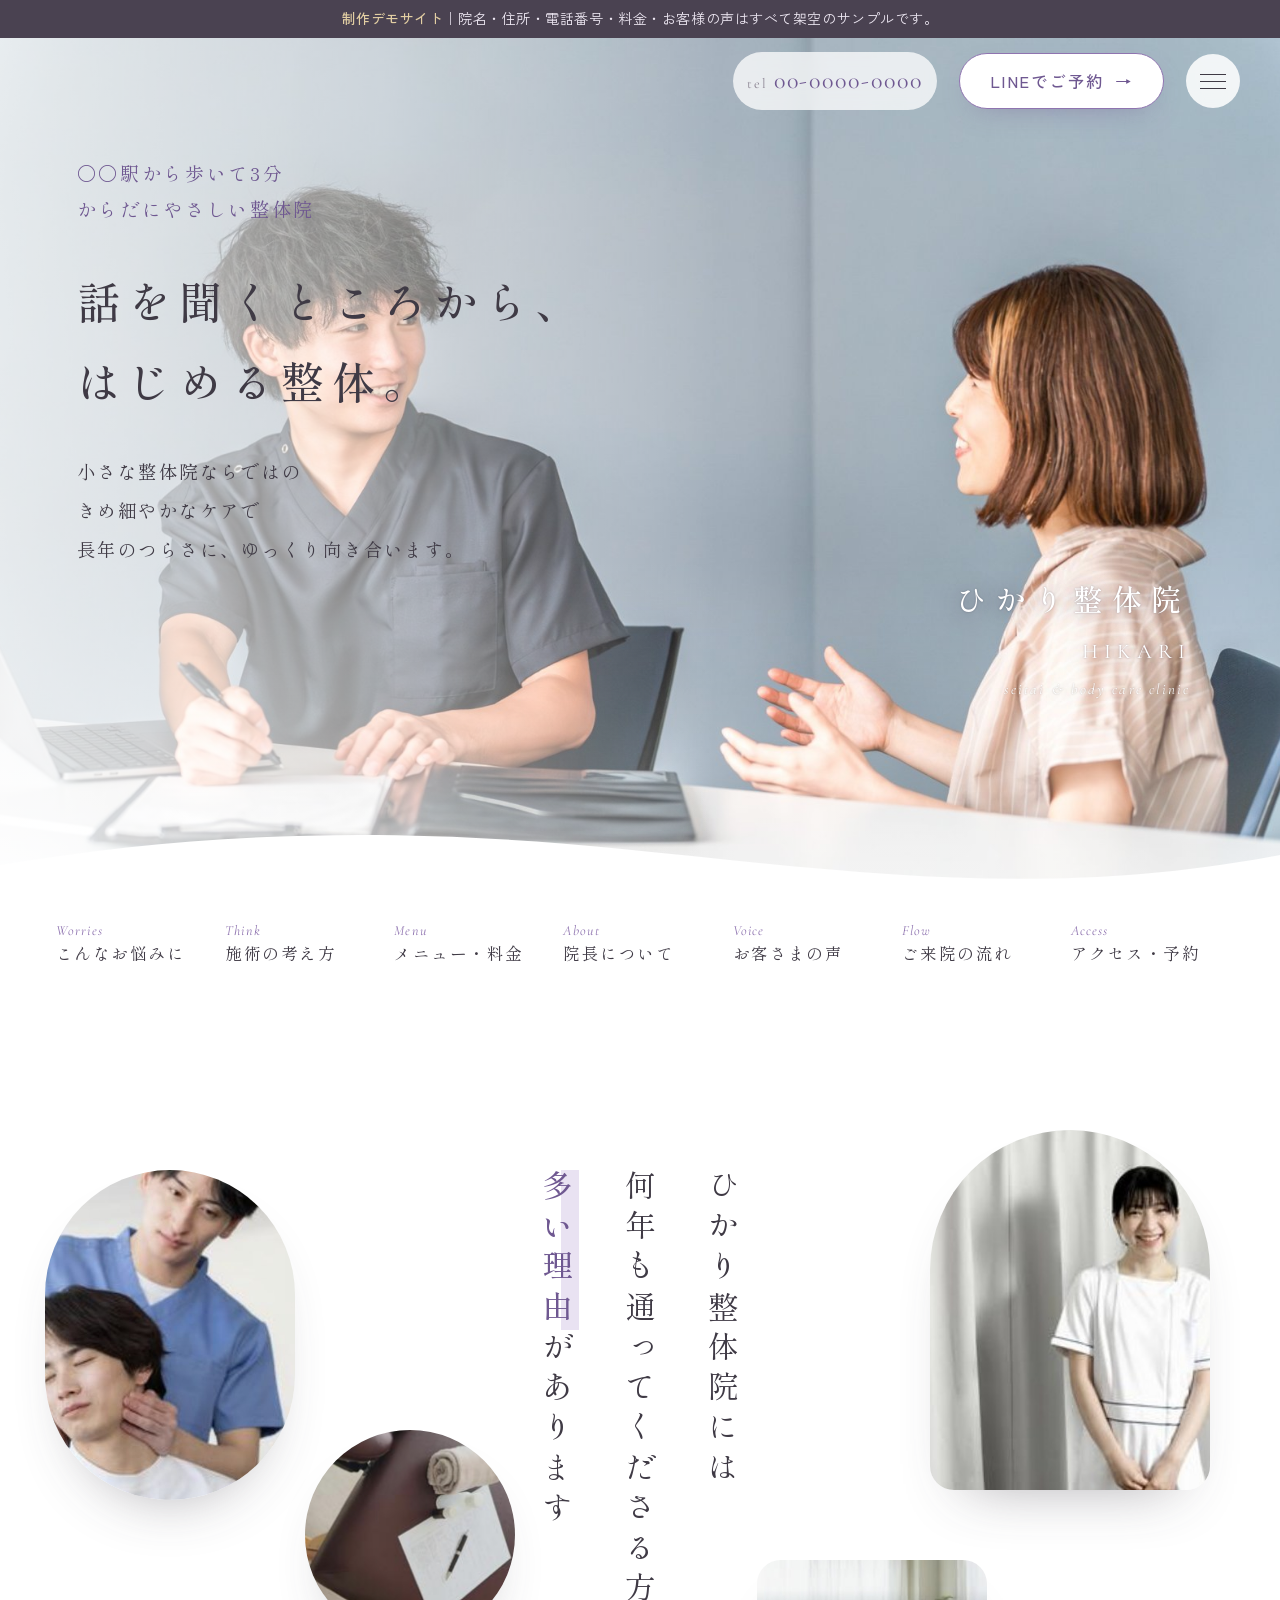
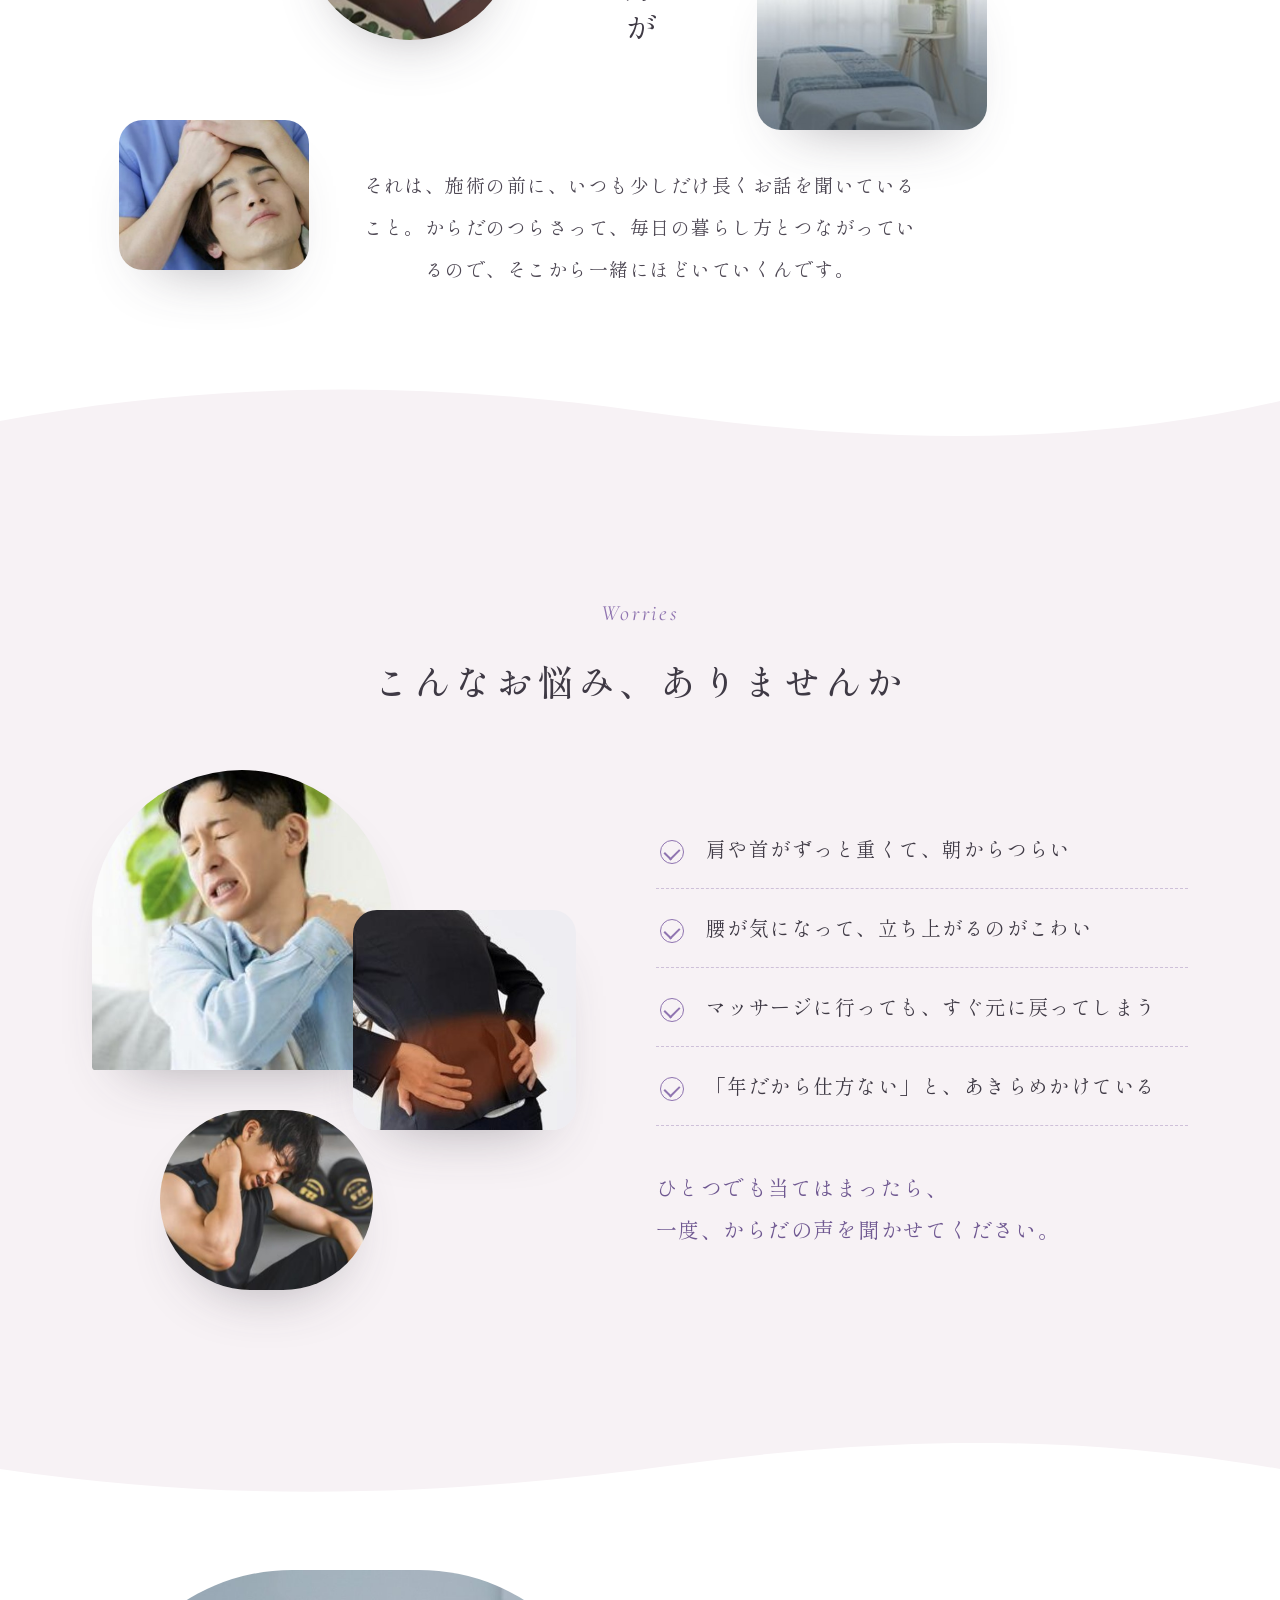
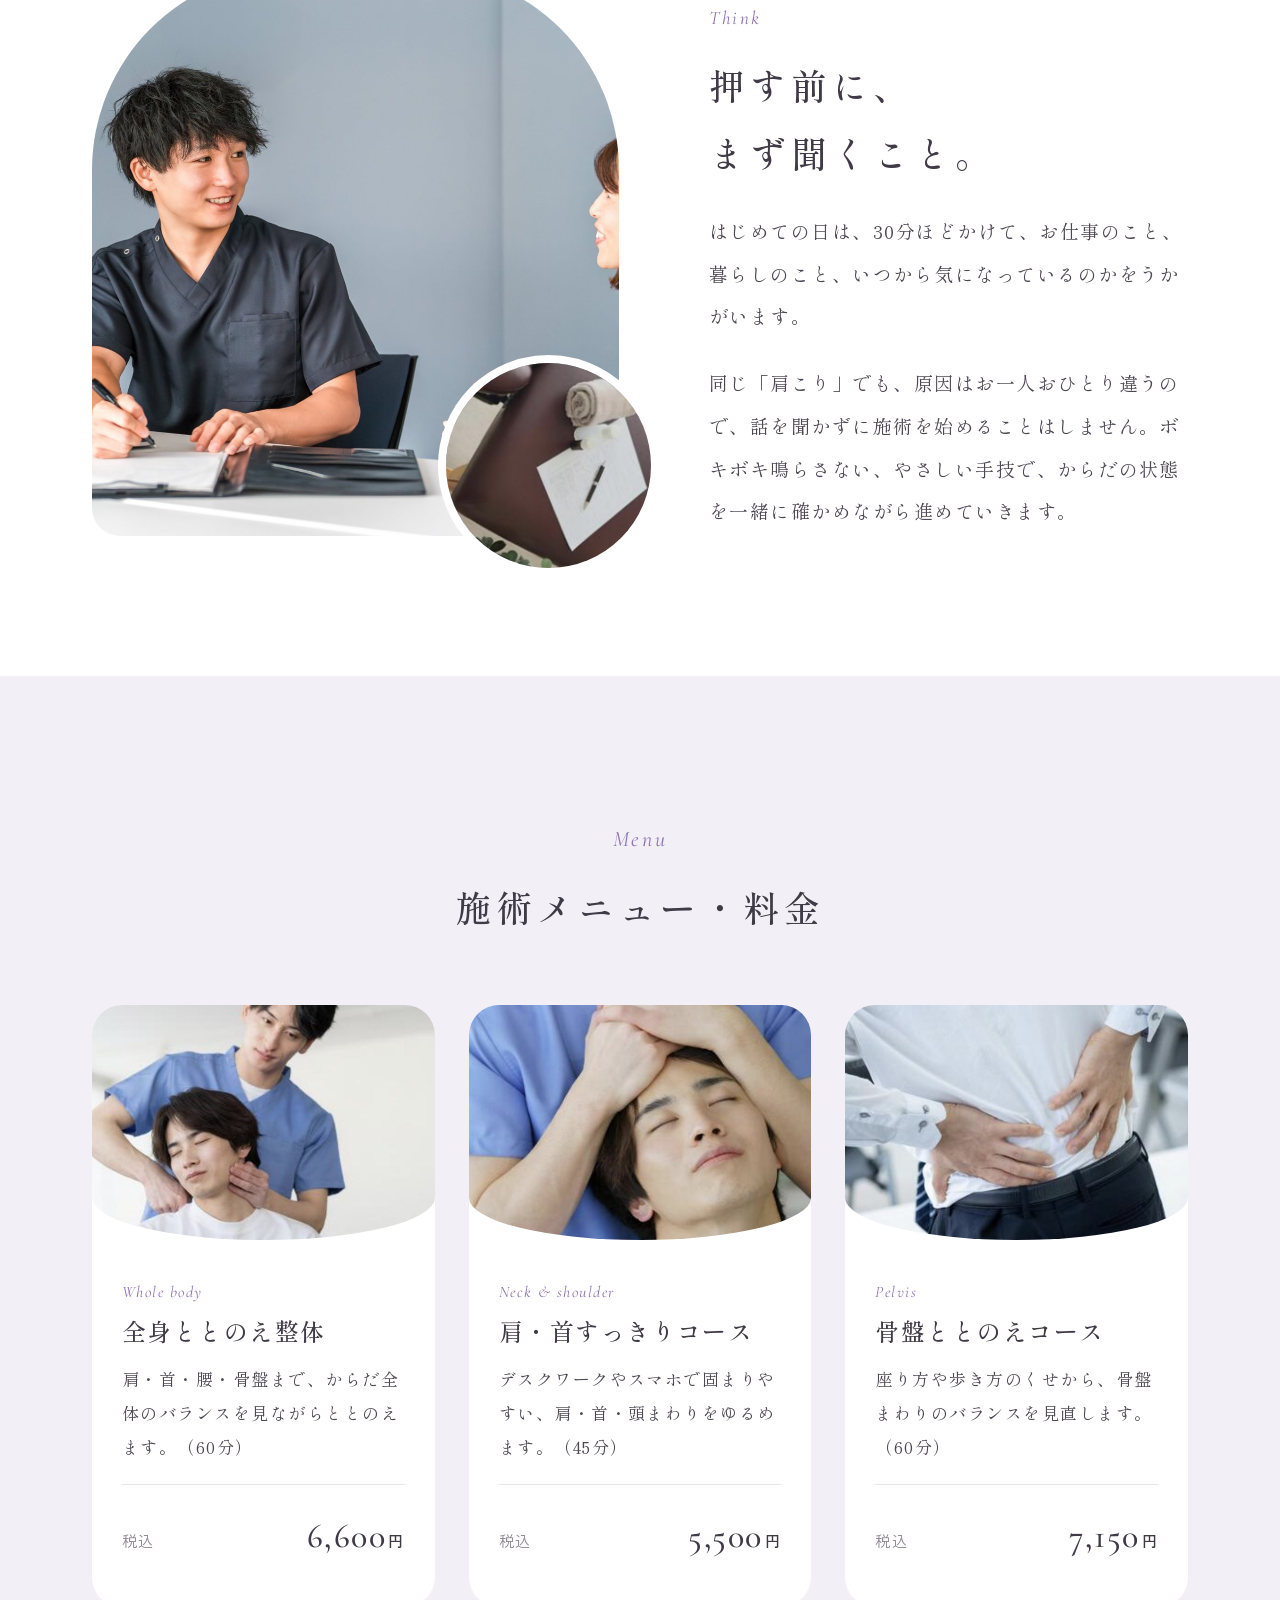
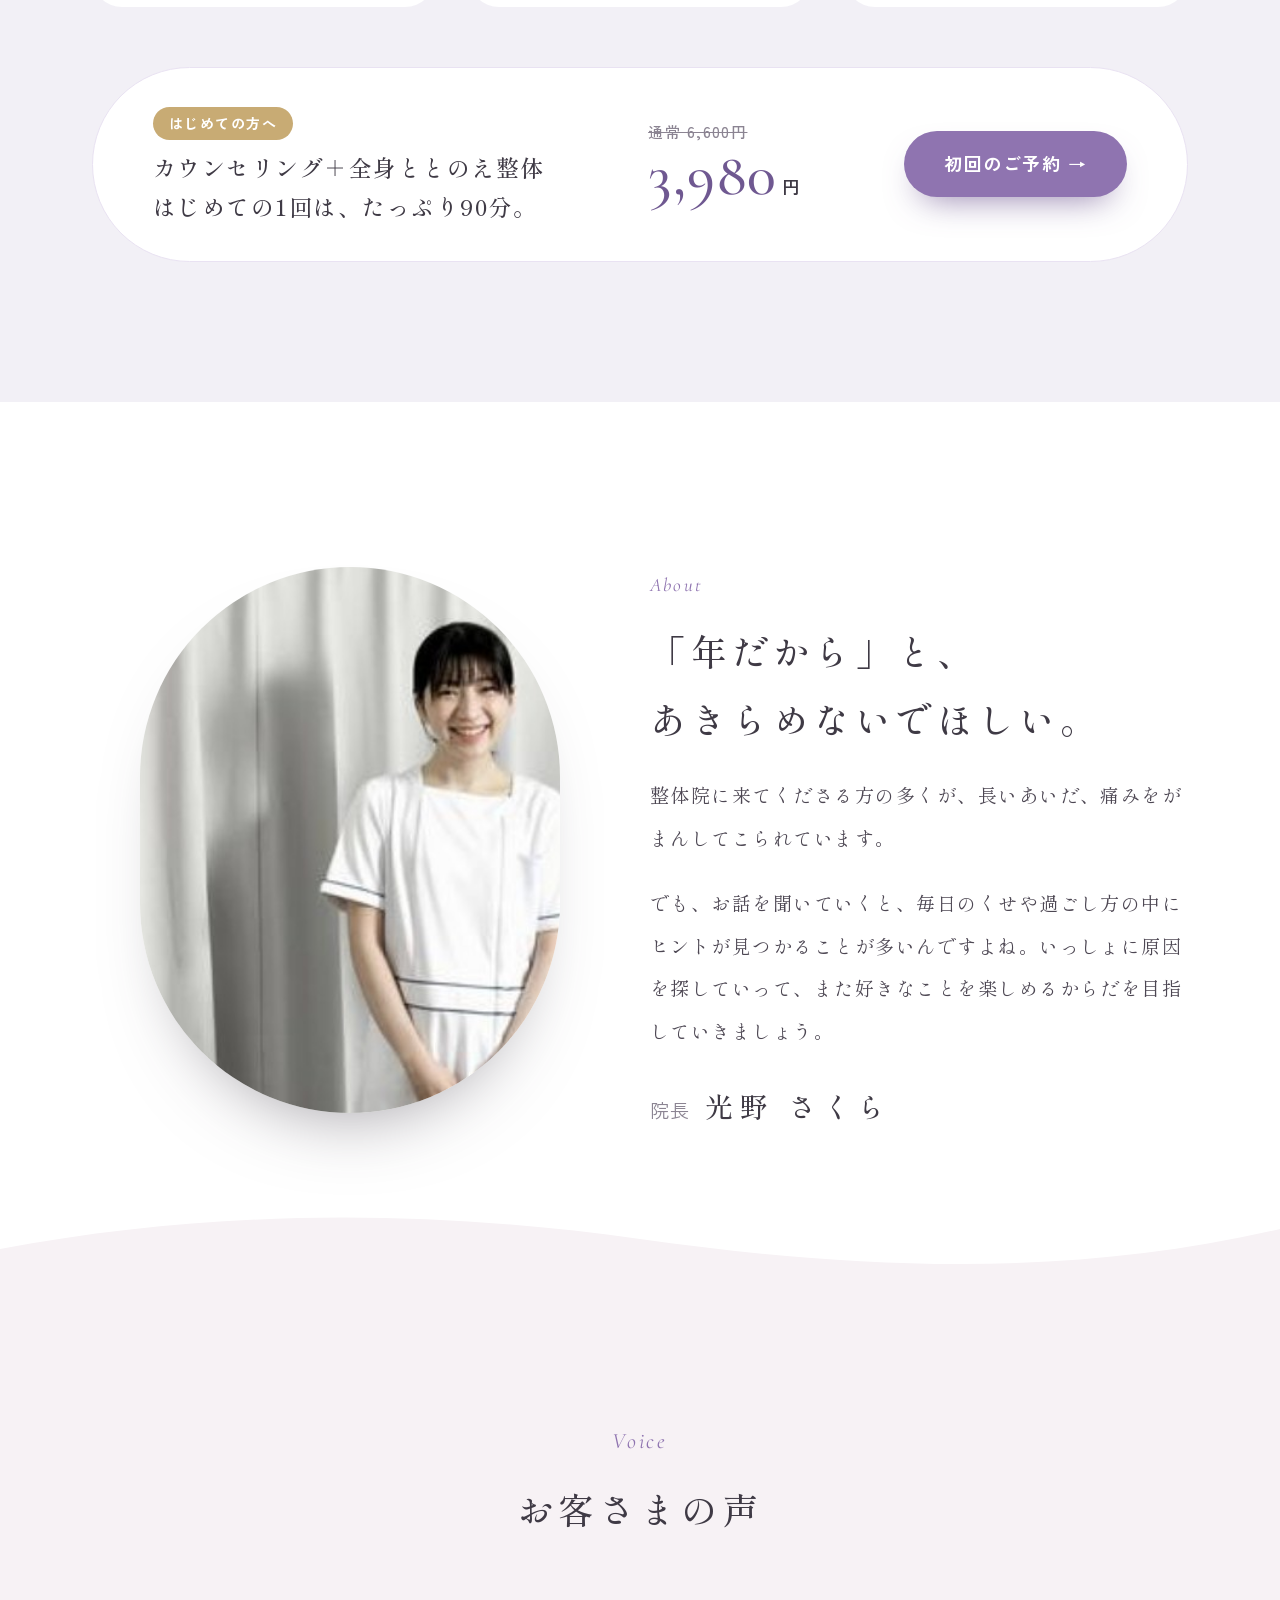
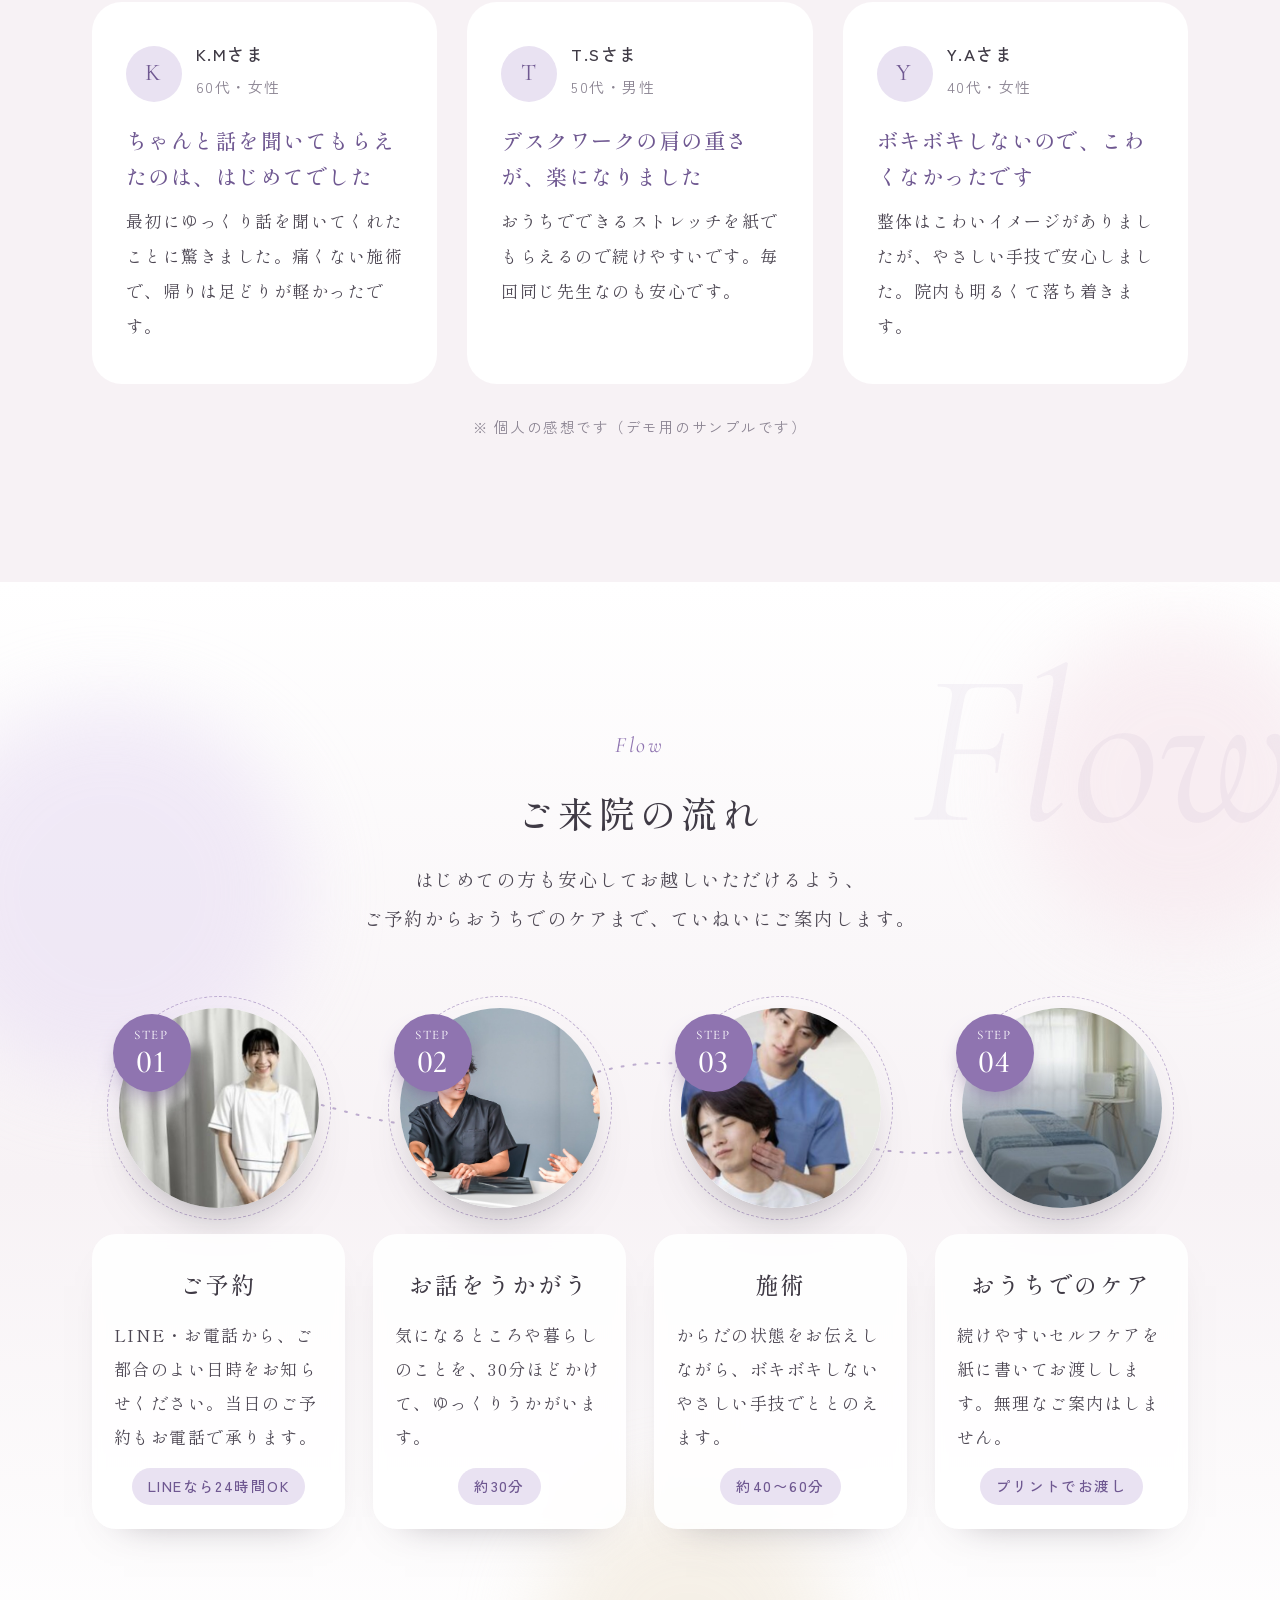
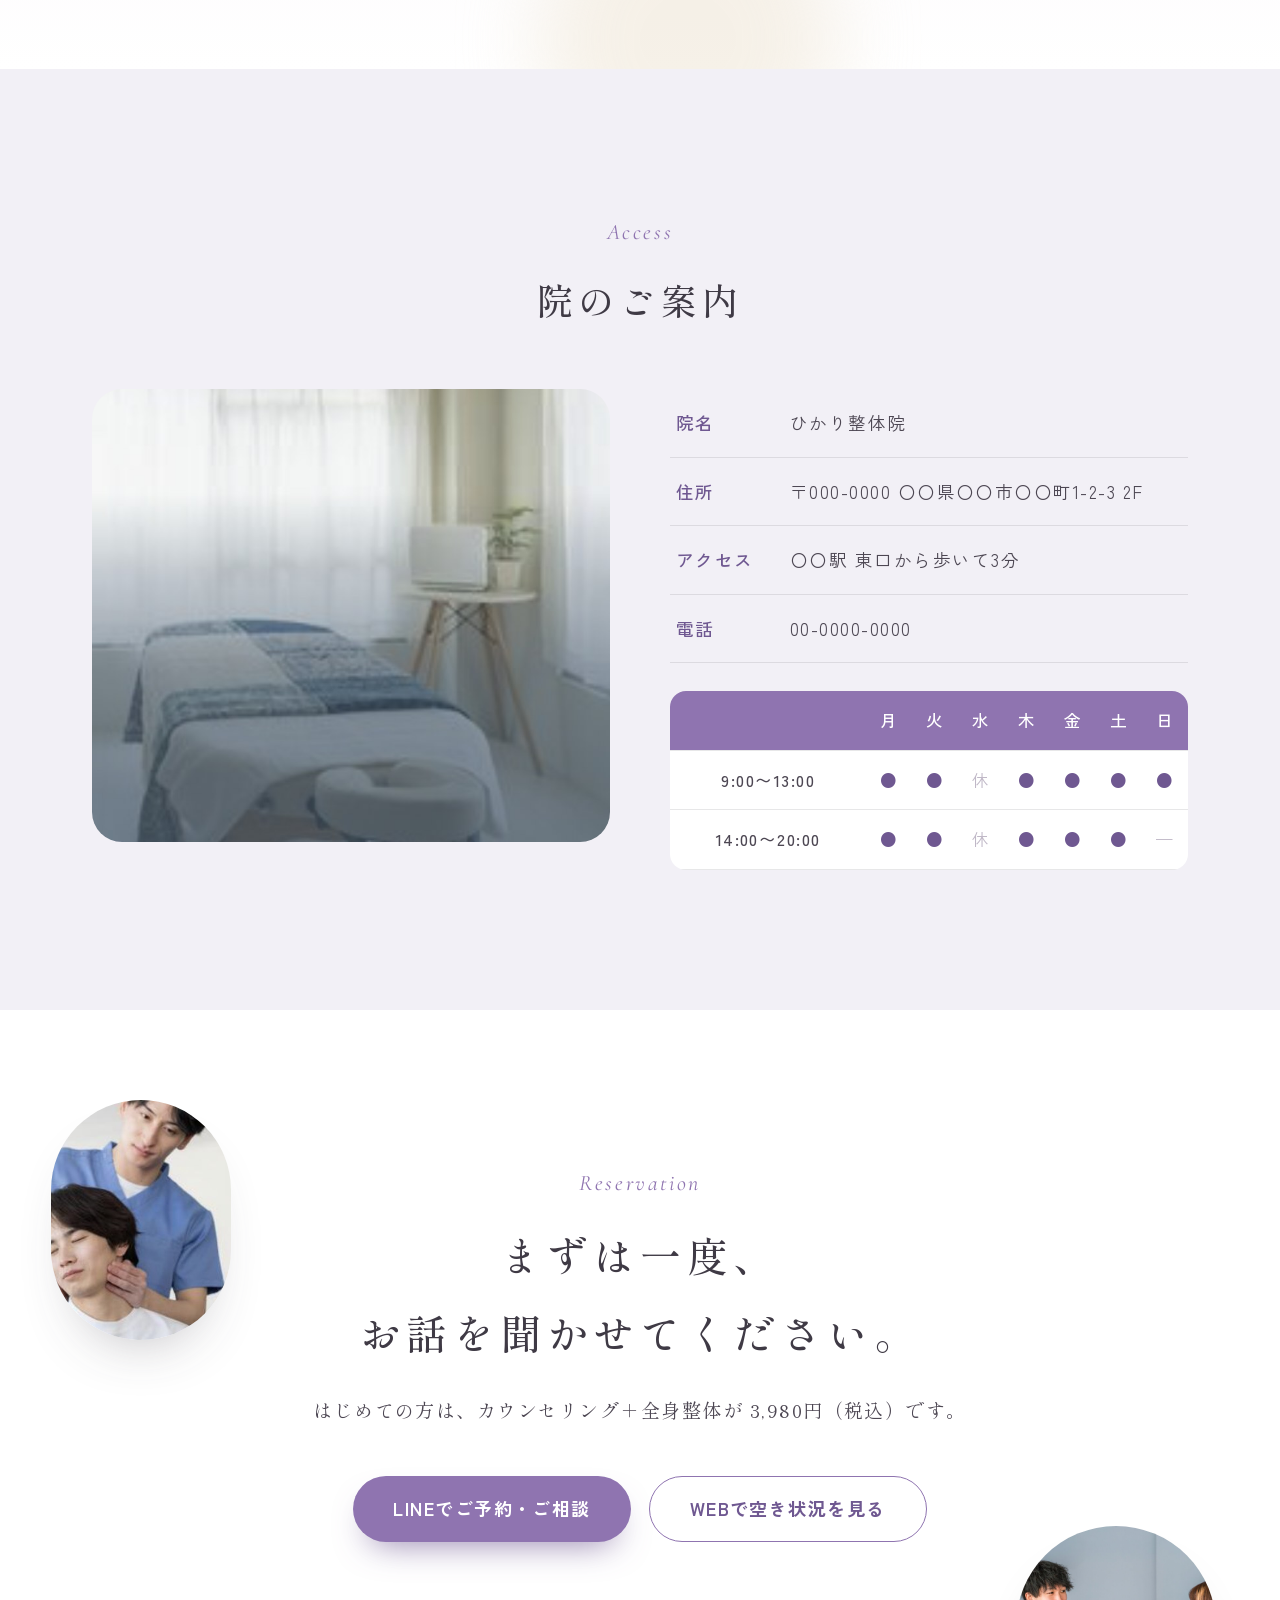
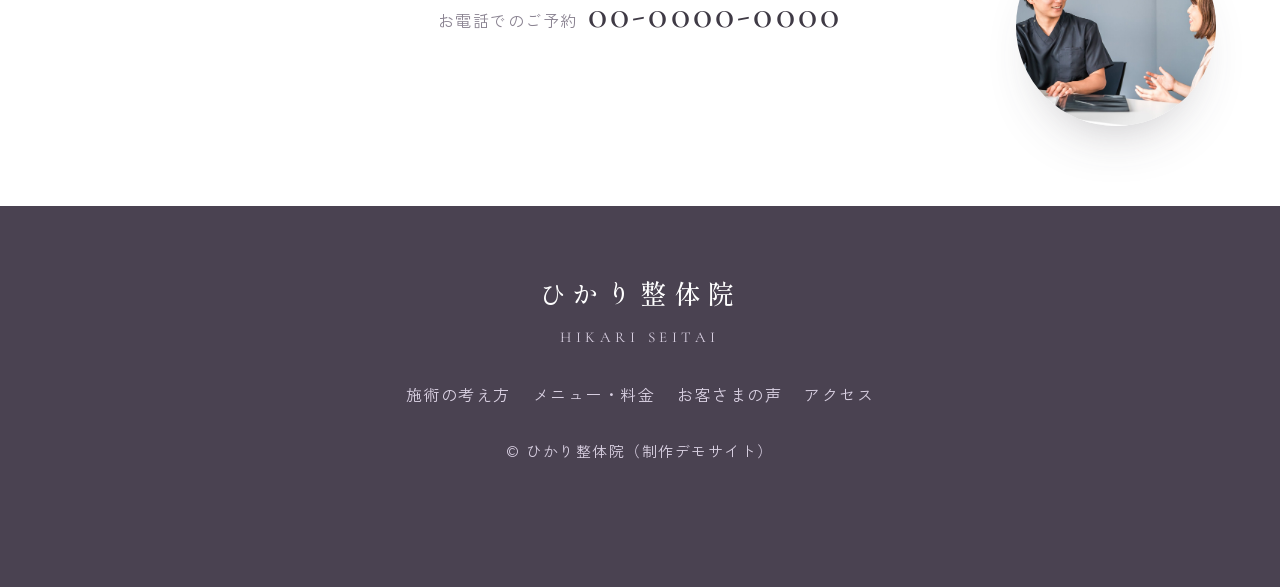
==== hikari/index.html @ f9acd5a3 "hikari: ご来院の流れにアニメーションと装飾を追加 Co-Authored-By: Claude Opus 5.5 <noreply@anthropic.com> Claude-Session:" ====
<!doctype html>
<html lang="ja">
<head>
<meta charset="utf-8">
<meta name="viewport" content="width=device-width, initial-scale=1">
<meta name="theme-color" content="#ffffff">
<meta name="description" content="ひかり整体院は、からだにやさしい施術と、話を聞く時間を大切にする完全予約制の整体院です。">
<title>ひかり整体院｜からだにやさしい整体院</title>
<link rel="preconnect" href="https://fonts.googleapis.com">
<link rel="preconnect" href="https://fonts.gstatic.com" crossorigin>
<link href="https://fonts.googleapis.com/css2?family=Cormorant+Garamond:ital,wght@0,500;1,400;1,500&family=Shippori+Mincho:wght@400;500;600&family=Zen+Kaku+Gothic+New:wght@400;500;700&display=swap" rel="stylesheet">
<style>
:root{
  --white:#ffffff;--snow:#fbfafc;--blush:#f7f2f5;--mist:#f2f0f6;
  --ink:#3f3a45;--text:#4d4753;--muted:#8b8492;
  --lav:#8f74b0;--lav-d:#6f5891;--lav-l:#e9e2f2;--gold:#c8ab74;
  --line:rgba(63,58,69,.12);
  --serif:"Shippori Mincho","Hiragino Mincho ProN","Yu Mincho","Noto Serif JP",serif;
  --en:"Cormorant Garamond",serif;
  --sans:"Zen Kaku Gothic New","Hiragino Sans","Noto Sans JP",sans-serif;
  --slow:cubic-bezier(.22,.61,.36,1);
}
*{box-sizing:border-box;margin:0;padding:0}
html{scroll-behavior:smooth}
body{background:var(--white);color:var(--text);font-family:var(--serif);font-size:18.5px;line-height:2.1;letter-spacing:.08em;overflow-x:hidden}
img{display:block;max-width:100%}a{color:inherit;text-decoration:none}ul,ol{list-style:none}

.demo-bar{background:#4a4251;color:#eee8f3;font-family:var(--sans);font-size:14px;text-align:center;padding:7px 16px;line-height:1.7;letter-spacing:.04em}
.demo-bar b{color:#e3cfa3;font-weight:500}

/* ===== floating header (top-right) ===== */
.top-ui{position:fixed;z-index:50;top:52px;right:40px;display:flex;align-items:center;gap:22px;transition:top .8s var(--slow)}
.top-ui.stuck{top:18px}
.top-tel{font-family:var(--en);font-size:24px;color:var(--lav-d);letter-spacing:.08em;background:rgba(255,255,255,.75);padding:4px 14px;border-radius:999px;backdrop-filter:blur(8px)}
.top-tel small{font-size:14px;margin-right:6px;color:var(--muted)}
.pill{position:relative;overflow:hidden;display:inline-flex;align-items:center;gap:10px;height:56px;padding:0 30px;border-radius:999px;background:#fff;border:1px solid var(--lav);color:var(--lav-d);font-family:var(--sans);font-size:16.5px;font-weight:500;box-shadow:0 10px 30px -16px rgba(111,88,145,.6);transition:background .8s var(--slow),color .8s var(--slow)}
.pill:hover{background:var(--lav);color:#fff}
.pill i{font-style:normal;transition:transform .8s var(--slow)}.pill:hover i{transform:translateX(4px)}
.burger{width:54px;height:54px;border-radius:50%;background:rgba(255,255,255,.85);display:grid;place-items:center;backdrop-filter:blur(8px)}
.burger span{display:block;width:26px;height:1px;background:var(--ink);box-shadow:0 7px 0 var(--ink),0 -7px 0 var(--ink)}

.shine:before{content:"";position:absolute;top:-20%;left:-60%;width:40%;height:140%;background:linear-gradient(100deg,transparent,rgba(255,255,255,.7),transparent);transform:skewX(-22deg);animation:shine 6s ease-in-out infinite}
@keyframes shine{0%,65%{left:-60%}100%{left:140%}}

/* ===== HERO ===== */
.hero{position:relative;height:calc(100vh - 34px);height:calc(100svh - 34px);min-height:640px;overflow:hidden;background:#f4f3f5}
.hero .ph{position:absolute;inset:0;background-size:cover;background-position:center;opacity:0;transform:scale(1.08);transition:opacity 3.2s ease,transform 14s linear}
.hero .ph.on{opacity:1;transform:scale(1)}
.hero:after{content:"";position:absolute;inset:0;background:linear-gradient(90deg,rgba(255,255,255,.78) 0%,rgba(255,255,255,.5) 30%,rgba(255,255,255,0) 56%),linear-gradient(0deg,rgba(255,255,255,.35),rgba(255,255,255,0) 40%)}
.hero-txt{position:absolute;z-index:3;left:6vw;top:13vh;color:var(--ink)}
.hero-place{font-size:19px;line-height:1.9;color:var(--lav-d);letter-spacing:.14em}
.hero-txt h1{margin-top:34px;font-weight:500;font-size:clamp(34px,3.4vw,50px);line-height:1.85;letter-spacing:.16em}
.hero-txt h1 span{display:block;opacity:0;filter:blur(8px);transform:translateY(14px);transition:opacity 2.2s ease,filter 2.2s ease,transform 2.2s var(--slow)}
.ready .hero-txt h1 span{opacity:1;filter:blur(0);transform:none}
.ready .hero-txt h1 span:nth-child(2){transition-delay:.7s}
.hero-desc{margin-top:30px;font-size:18.5px;line-height:2.1}
.hero-desc,.hero-place{opacity:0;transition:opacity 2.4s ease 1.6s}
.ready .hero-desc,.ready .hero-place{opacity:1}
.hero-sign{position:absolute;z-index:3;right:7vw;bottom:22vh;text-align:right;color:#fff;text-shadow:0 2px 20px rgba(40,30,50,.55),0 0 2px rgba(40,30,50,.3);opacity:0;transition:opacity 2.6s ease 2.4s}
.ready .hero-sign{opacity:1}
.hero-sign strong{display:block;font-size:30px;font-weight:500;letter-spacing:.3em}
.hero-sign span{font-family:var(--en);font-size:21px;letter-spacing:.28em}
.hero-sign small{display:block;font-family:var(--en);font-style:italic;font-size:15px;letter-spacing:.14em;opacity:.9}
.wave{position:absolute;left:0;right:0;bottom:-1px;z-index:4;width:100%;height:90px}

/* ===== nav row (like reference) ===== */
.gnav{background:#fff;position:relative;z-index:5}
.gnav ul{max-width:1240px;margin:0 auto;padding:6px 32px 34px;display:grid;grid-template-columns:repeat(7,1fr);gap:8px}
.gnav a{display:block;padding:10px 4px;font-size:16.5px;color:var(--ink);line-height:1.5;transition:color .8s}
.gnav a small{display:block;font-family:var(--en);font-style:italic;font-size:14px;color:var(--lav);letter-spacing:.08em}
.gnav a:hover{color:var(--lav-d)}

/* ===== sparkles ===== */
.spk{position:absolute;width:14px;height:14px;pointer-events:none;opacity:.0;animation:tw 7s ease-in-out infinite}
.spk:before,.spk:after{content:"";position:absolute;left:50%;top:50%;background:var(--gold);transform:translate(-50%,-50%)}
.spk:before{width:1px;height:14px}.spk:after{width:14px;height:1px}
@keyframes tw{0%,100%{opacity:0;transform:scale(.6)}50%{opacity:.8;transform:scale(1)}}

/* ===== common ===== */
section{position:relative}
.wrap{max-width:1160px;margin:0 auto;padding:0 32px}
.pad{padding:140px 0}
.label{font-family:var(--en);font-style:italic;font-size:22px;color:var(--lav);letter-spacing:.12em}
.h2{margin-top:10px;font-weight:500;font-size:clamp(28px,2.8vw,38px);line-height:1.9;color:var(--ink);letter-spacing:.14em}
.center{text-align:center}
.rv{opacity:0;transform:translateY(36px);transition:opacity 2s var(--slow),transform 2s var(--slow)}
.rv.in{opacity:1;transform:none}
.rv.d1{transition-delay:.35s}.rv.d2{transition-delay:.7s}.rv.d3{transition-delay:1.05s}
.btn{position:relative;overflow:hidden;display:inline-flex;align-items:center;justify-content:center;gap:14px;min-height:66px;padding:0 40px;border-radius:999px;background:var(--lav);color:#fff;font-family:var(--sans);font-size:18px;font-weight:700;letter-spacing:.08em;box-shadow:0 16px 34px -16px rgba(111,88,145,.8);transition:transform .8s var(--slow),background .8s}
.btn:hover{transform:translateY(-3px);background:var(--lav-d)}
.btn.ghost{background:#fff;color:var(--lav-d);border:1px solid var(--lav);box-shadow:none}

/* ===== intro (floating photos + vertical text) ===== */
.intro{background:var(--white);overflow:hidden;padding:120px 0 160px}
.intro-stage{position:relative;max-width:1240px;margin:0 auto;height:760px}
.fp{position:absolute;overflow:hidden;box-shadow:0 30px 60px -36px rgba(63,58,69,.45)}
.fp img{width:100%;height:100%;object-fit:cover}
.fp.a{left:2%;top:40px;width:250px;height:330px;border-radius:999px}
.fp.b{left:23%;top:300px;width:210px;height:210px;border-radius:50%}
.fp.c{right:4%;top:0;width:280px;height:360px;border-radius:140px 140px 24px 24px}
.fp.d{right:22%;top:430px;width:230px;height:170px;border-radius:24px}
.fp.e{left:8%;bottom:20px;width:190px;height:150px;border-radius:24px}
.float{animation:fl 9s ease-in-out infinite alternate}
.float.s{animation-duration:11s;animation-delay:-3s}
@keyframes fl{from{translate:0 0}to{translate:0 -18px}}
.intro-v{position:absolute;left:0;right:0;margin:0 auto;width:max-content;top:40px;display:flex;flex-direction:row-reverse;gap:34px}
.intro-v p{writing-mode:vertical-rl;font-size:clamp(26px,2.4vw,34px);line-height:1.6;letter-spacing:.3em;color:var(--ink)}
.intro-v p b{font-weight:500;color:var(--lav-d);background:linear-gradient(90deg,transparent 60%,var(--lav-l) 60%)}
.intro-sub{position:absolute;left:0;right:0;margin:0 auto;bottom:0;width:min(560px,90%);text-align:center;font-size:19px;line-height:2.2}

/* ===== worries ===== */
.worries{background:var(--blush)}
.worries:before,.worries:after,.voices:before,.voices:after{content:"";position:absolute;left:0;right:0;height:70px;background:no-repeat center/100% 100%}
.worries:before,.voices:before{top:-69px;background-image:url("data:image/svg+xml,%3Csvg xmlns='http://www.w3.org/2000/svg' viewBox='0 0 1440 70' preserveAspectRatio='none'%3E%3Cpath d='M0 70V40C240 0 480 0 720 30S1200 70 1440 20V70Z' fill='%23f7f2f5'/%3E%3C/svg%3E")}
.worries:after,.voices:after{bottom:-69px;background-image:url("data:image/svg+xml,%3Csvg xmlns='http://www.w3.org/2000/svg' viewBox='0 0 1440 70' preserveAspectRatio='none'%3E%3Cpath d='M0 0V40C300 80 560 60 760 36S1180 0 1440 40V0Z' fill='%23f7f2f5'/%3E%3C/svg%3E")}
.worry-wrap{display:grid;grid-template-columns:1fr 1.1fr;gap:80px;align-items:center;margin-top:56px}
.worry-imgs{position:relative;height:520px}
.worry-imgs .fp:nth-child(1){left:0;top:0;width:62%;height:300px;border-radius:999px 999px 24px 24px}
.worry-imgs .fp:nth-child(2){right:0;top:140px;width:46%;height:220px;border-radius:24px}
.worry-imgs .fp:nth-child(3){left:14%;bottom:0;width:44%;height:180px;border-radius:999px}
.check li{position:relative;padding:22px 0 22px 50px;border-bottom:1px dashed rgba(143,116,176,.4);font-size:20px;color:var(--ink);line-height:1.7}
.check li:before{content:"";position:absolute;left:4px;top:30px;width:22px;height:22px;border-radius:50%;border:1.5px solid var(--lav)}
.check li:after{content:"";position:absolute;left:11px;top:35px;width:8px;height:12px;border-right:2px solid var(--lav);border-bottom:2px solid var(--lav);transform:rotate(45deg)}
.worry-foot{margin-top:40px;font-size:21px;line-height:2;color:var(--lav-d)}

/* ===== think ===== */
.think-grid{display:grid;grid-template-columns:1.1fr 1fr;gap:90px;align-items:center}
.think-img{position:relative}
.think-img .main{border-radius:200px 200px 28px 28px;overflow:hidden;aspect-ratio:4/4.3}
.think-img .main img{width:100%;height:100%;object-fit:cover;object-position:40% center}
.think-img .sub{position:absolute;right:-40px;bottom:-40px;width:42%;aspect-ratio:1;border-radius:50%;overflow:hidden;border:8px solid #fff}
.think-img .sub img{width:100%;height:100%;object-fit:cover}
.think-txt p{margin-top:24px;font-size:19px;line-height:2.25}
.think-txt .h2{margin-bottom:10px}

/* ===== menu ===== */
.menu{background:var(--mist)}
.menu-grid{margin-top:64px;display:grid;grid-template-columns:repeat(3,1fr);gap:34px}
.mcard{background:#fff;border-radius:30px;overflow:hidden;transition:transform 1s var(--slow),box-shadow 1s var(--slow)}
.mcard:hover{transform:translateY(-6px);box-shadow:0 30px 50px -34px rgba(63,58,69,.5)}
.mcard .img{aspect-ratio:16/11;overflow:hidden;border-radius:0 0 50% 50%/0 0 18% 18%}
.mcard img{width:100%;height:100%;object-fit:cover;transition:transform 2s var(--slow)}
.mcard:hover img{transform:scale(1.06)}
.mcard .body{padding:30px 30px 34px}
.mcard small{font-family:var(--en);font-style:italic;font-size:16px;color:var(--lav)}
.mcard h3{font-weight:500;font-size:24px;color:var(--ink);line-height:1.6;margin:2px 0 12px}
.mcard p{font-size:17px;line-height:2}
.mcard .price{margin-top:20px;padding-top:16px;border-top:1px solid var(--line);display:flex;justify-content:space-between;align-items:baseline;font-family:var(--sans)}
.mcard .price span{font-size:15px;color:var(--muted)}
.mcard .price strong{font-family:var(--en);font-size:34px;font-weight:500;color:var(--ink)}
.mcard .price strong i{font-style:normal;font-family:var(--sans);font-size:15px;margin-left:2px}
.first{margin-top:60px;background:#fff;border-radius:999px;padding:34px 60px;display:flex;align-items:center;justify-content:space-between;gap:30px;border:1px solid var(--lav-l)}
.first .tag{display:inline-block;font-family:var(--sans);font-size:14px;font-weight:700;color:#fff;background:var(--gold);border-radius:999px;padding:2px 16px}
.first h3{margin-top:8px;font-weight:500;font-size:23px;color:var(--ink);line-height:1.7}
.first .yen{font-family:var(--en);font-size:60px;font-weight:500;color:var(--lav-d);line-height:1;white-space:nowrap}
.first .yen s{display:block;font-family:var(--sans);font-size:15px;color:var(--muted);margin-bottom:6px}
.first .yen i{font-style:normal;font-family:var(--sans);font-size:18px;margin-left:4px;color:var(--ink)}

/* ===== director ===== */
.director{overflow:hidden}
.dir-grid{display:grid;grid-template-columns:1fr 1.15fr;gap:90px;align-items:center}
.dir-img{border-radius:999px;overflow:hidden;aspect-ratio:3/3.9;max-width:420px;margin-left:auto;box-shadow:0 40px 70px -40px rgba(63,58,69,.5)}
.dir-img img{width:100%;height:100%;object-fit:cover;object-position:50% 25%}
.dir-txt p{margin-top:22px;font-size:19px;line-height:2.25}
.sign{margin-top:30px;font-size:16px;color:var(--muted);font-family:var(--sans)}
.sign strong{font-family:var(--serif);font-size:28px;color:var(--ink);letter-spacing:.24em;font-weight:500;margin-left:14px}

/* ===== voices ===== */
.voices{background:var(--blush)}
.voice-grid{margin-top:60px;display:grid;grid-template-columns:repeat(3,1fr);gap:30px}
.voice{background:#fff;border-radius:30px;padding:40px 34px}
.voice .who{display:flex;align-items:center;gap:14px;margin-bottom:18px;font-family:var(--sans)}
.voice .ava{width:56px;height:56px;border-radius:50%;background:var(--lav-l);display:grid;place-items:center;font-family:var(--en);font-size:24px;color:var(--lav-d)}
.voice .who strong{display:block;font-size:17px;color:var(--ink);line-height:1.4;font-weight:500}
.voice .who small{font-size:15px;color:var(--muted)}
.voice h3{font-weight:500;font-size:21px;line-height:1.7;color:var(--lav-d);margin-bottom:10px}
.voice p{font-size:17px;line-height:2.05}
.note{margin-top:28px;text-align:center;font-family:var(--sans);font-size:14.5px;color:var(--muted)}

/* ===== flow ===== */
.flow{background:linear-gradient(180deg,#fff 0%,var(--blush) 55%,#fff 100%);overflow:hidden}
.flow-bg{position:absolute;inset:0;pointer-events:none}
.blob{position:absolute;border-radius:50%;filter:blur(40px);opacity:.55;animation:blob 18s ease-in-out infinite alternate}
.blob.b1{width:380px;height:380px;left:-80px;top:120px;background:#e7dcf3}
.blob.b2{width:320px;height:320px;right:-60px;top:40px;background:#f5e3ea;animation-duration:22s}
.blob.b3{width:300px;height:300px;left:42%;bottom:-120px;background:#efe6d6;animation-duration:26s}
@keyframes blob{from{transform:translate(0,0) scale(1)}to{transform:translate(40px,-30px) scale(1.12)}}
.flow-word{position:absolute;right:-1vw;top:60px;font-family:var(--en);font-style:italic;font-size:17vw;line-height:1;color:rgba(143,116,176,.07);animation:fw 40s linear infinite alternate}
@keyframes fw{from{transform:translateX(0)}to{transform:translateX(-8vw)}}
.flow-lead{margin-top:14px;font-size:18.5px;line-height:2.1}
.flow-box{position:relative;margin-top:70px}
.flow-line{position:absolute;left:0;right:0;top:40px;width:100%;height:120px;z-index:0}
.flow-line path{fill:none;stroke:var(--lav);stroke-width:2;stroke-linecap:round;stroke-dasharray:2 10;opacity:.55;vector-effect:non-scaling-stroke;clip-path:inset(0 100% 0 0);transition:clip-path 4.5s cubic-bezier(.45,.05,.35,1)}
.flow-box.in .flow-line path{clip-path:inset(0 0 0 0)}
.flow-list{position:relative;z-index:1;display:grid;grid-template-columns:repeat(4,1fr);gap:28px;font-variant-numeric:lining-nums}
.flow-list li{text-align:center;opacity:0;transform:translateY(40px);transition:opacity 1.8s var(--slow),transform 1.8s var(--slow)}
.flow-box.in li{opacity:1;transform:none}
.flow-box.in li:nth-child(2){transition-delay:.9s}.flow-box.in li:nth-child(3){transition-delay:1.8s}.flow-box.in li:nth-child(4){transition-delay:2.7s}
.circ{position:relative;width:200px;height:200px;margin:0 auto 26px}
.ring{position:absolute;inset:-12px;border-radius:50%;border:1.5px dashed rgba(143,116,176,.55);animation:spin 40s linear infinite}
.flow-list li:nth-child(even) .ring{animation-direction:reverse}
@keyframes spin{to{transform:rotate(360deg)}}
.photo{position:absolute;inset:0;border-radius:50%;overflow:hidden;box-shadow:0 26px 50px -28px rgba(63,58,69,.55);background:#fff}
.photo img{width:100%;height:100%;object-fit:cover;transform:scale(1.25);transition:transform 3s var(--slow)}
.flow-box.in .photo img{transform:scale(1)}
.flow-list li:hover .photo img{transform:scale(1.08)}
.badge{position:absolute;left:-6px;top:6px;width:78px;height:78px;border-radius:50%;background:var(--lav);color:#fff;display:flex;flex-direction:column;align-items:center;justify-content:center;font-family:var(--en);font-size:13px;letter-spacing:.14em;line-height:1;box-shadow:0 12px 24px -12px rgba(111,88,145,.9);transform:scale(0) rotate(-40deg);transition:transform 1.4s cubic-bezier(.34,1.56,.64,1)}
.badge b{font-size:32px;font-weight:500;letter-spacing:.02em;margin-top:4px}
.flow-box.in .badge{transform:none}
.flow-box.in li:nth-child(1) .badge{transition-delay:.9s}.flow-box.in li:nth-child(2) .badge{transition-delay:1.8s}.flow-box.in li:nth-child(3) .badge{transition-delay:2.7s}.flow-box.in li:nth-child(4) .badge{transition-delay:3.6s}
.badge:after{content:"";position:absolute;inset:-6px;border-radius:50%;border:1px solid var(--lav);opacity:0;animation:pulse 3.6s ease-out infinite}
@keyframes pulse{0%{opacity:.7;transform:scale(.9)}100%{opacity:0;transform:scale(1.35)}}
.ftxt{background:rgba(255,255,255,.85);backdrop-filter:blur(6px);border-radius:24px;padding:26px 22px 24px;box-shadow:0 20px 40px -32px rgba(63,58,69,.5);transition:transform .9s var(--slow),box-shadow .9s var(--slow)}
.flow-list li:hover .ftxt{transform:translateY(-6px);box-shadow:0 30px 50px -30px rgba(63,58,69,.55)}
.ftxt h3{font-weight:500;font-size:23px;color:var(--ink);margin-bottom:10px;letter-spacing:.12em}
.ftxt p{font-size:17px;line-height:2;text-align:left}
.chip{display:inline-block;margin-top:14px;font-family:var(--sans);font-size:14.5px;font-weight:500;color:var(--lav-d);background:var(--lav-l);border-radius:999px;padding:3px 16px}

/* ===== access ===== */
.access{background:var(--mist)}
.acc-grid{margin-top:56px;display:grid;grid-template-columns:1fr 1fr;gap:60px;align-items:start}
.acc-img{border-radius:30px;overflow:hidden;aspect-ratio:4/3.5}
.acc-img img{width:100%;height:100%;object-fit:cover}
.info{width:100%;border-collapse:collapse;font-family:var(--sans);font-size:17.5px}
.info th,.info td{text-align:left;padding:18px 6px;border-bottom:1px solid var(--line);vertical-align:top;line-height:1.8}
.info th{width:6.5em;color:var(--lav-d);font-weight:500}
.hours{width:100%;margin-top:28px;border-collapse:collapse;text-align:center;font-family:var(--sans);font-size:16.5px;background:#fff;border-radius:16px;overflow:hidden}
.hours th,.hours td{padding:12px 4px;border-bottom:1px solid var(--line)}
.hours thead th{background:var(--lav);color:#fff;font-weight:500}
.hours td{color:var(--lav-d)}
.hours td.off{color:#c0b8c7}
.hours tbody th{font-weight:500;white-space:nowrap}

/* ===== reserve ===== */
.reserve{padding:150px 0;overflow:hidden;text-align:center}
.reserve .h2{font-size:clamp(30px,3.2vw,44px)}
.reserve p.lead{margin-top:18px;font-size:19px}
.res-btns{margin-top:46px;display:flex;justify-content:center;flex-wrap:wrap;gap:18px}
.res-tel{margin-top:30px;font-family:var(--sans);color:var(--muted);font-size:16px}
.res-tel strong{font-family:var(--en);font-size:40px;color:var(--ink);letter-spacing:.08em;font-weight:500;margin-left:10px}
.reserve .r1{position:absolute;left:4%;top:90px;width:180px;height:240px;border-radius:999px}
.reserve .r2{position:absolute;right:5%;bottom:80px;width:200px;height:200px;border-radius:50%}

/* ===== footer ===== */
.footer{background:#4a4251;color:#d9d0e2;text-align:center;padding:60px 20px 120px;font-family:var(--sans);font-size:15px}
.footer strong{display:block;font-family:var(--serif);font-weight:500;font-size:26px;letter-spacing:.3em;color:#fff}
.footer .en{font-family:var(--en);letter-spacing:.3em;font-size:15px}
.footer nav{margin:24px 0;display:flex;flex-wrap:wrap;justify-content:center;gap:22px;font-size:16px}

.fixed-cta{display:none}

/* ===== responsive ===== */
@media (max-width:1080px){
  .gnav ul{grid-template-columns:repeat(4,1fr)}
  .intro-stage{height:820px}
  .fp.b,.fp.e{display:none}
}
@media (max-width:820px){
  body{font-size:18px}
  .top-ui{top:46px;right:14px;gap:10px}.top-ui.stuck{top:10px}
  .top-tel,.top-ui .pill{display:none}
  .burger{width:48px;height:48px}
  .hero{height:auto;min-height:0;padding-top:0}
  .hero .ph{position:absolute;height:62vh;bottom:auto}
  .hero{display:flex;flex-direction:column}
  .hero-visual{height:62vh;position:relative}
  .hero:after{background:linear-gradient(180deg,rgba(255,255,255,0) 0,rgba(255,255,255,0) 50vh,#fff 62vh)}
  .hero-txt{position:relative;left:auto;top:auto;padding:58vh 22px 70px;z-index:3}
  .hero-place{font-size:16px}
  .hero-txt h1{font-size:30px;margin-top:20px;letter-spacing:.12em}
  .hero-desc{font-size:17.5px}
  .hero-sign{right:20px;top:calc(62vh - 230px);bottom:auto}.hero-sign small{display:none}
  .hero-sign strong{font-size:24px}
  .wave{display:none}
  .gnav ul{grid-template-columns:repeat(2,1fr);padding:0 22px 30px}
  .wrap{padding:0 22px}
  .pad{padding:100px 0}
  .intro{padding:80px 0 100px}
  .intro-stage{height:auto;display:flex;flex-direction:column;align-items:center;gap:40px}
  .fp.a,.fp.c,.fp.d{position:relative;left:auto;right:auto;top:auto}
  .fp.a{width:58%;height:260px;align-self:flex-start;margin-left:6%}
  .fp.c{display:none}
  .fp.d{width:56%;height:150px;align-self:flex-end;margin-right:6%}
  .intro-v{position:relative;top:auto;gap:22px;order:-1}
  .intro-v p{font-size:24px}
  .intro-sub{position:relative;bottom:auto;font-size:17.5px;text-align:left}
  .worry-wrap,.think-grid,.dir-grid,.acc-grid{grid-template-columns:1fr;gap:50px}
  .worry-imgs{height:360px}
  .worry-imgs .fp:nth-child(1){height:220px}
  .worry-imgs .fp:nth-child(2){top:110px;height:160px}
  .worry-imgs .fp:nth-child(3){height:130px}
  .check li{font-size:18px}
  .think-img .sub{right:-6px;bottom:-30px}
  .menu-grid,.voice-grid{grid-template-columns:1fr}
  .first{border-radius:30px;flex-direction:column;text-align:center;padding:34px 24px}
  .dir-img{margin:0 auto;max-width:300px}
  .flow-line{display:none}
  .flow-lead br{display:none}.flow-lead{text-align:left}
  .flow-list{grid-template-columns:1fr;gap:56px}
  .circ{width:170px;height:170px}
  .reserve .r1,.reserve .r2{display:none}
  .res-btns{flex-direction:column;align-items:stretch}
  .res-tel strong{display:block;margin:4px 0 0}
  .fixed-cta{display:grid;grid-template-columns:1fr 1.3fr;gap:10px;position:fixed;z-index:60;left:0;right:0;bottom:0;padding:10px;background:rgba(255,255,255,.96);box-shadow:0 -8px 24px rgba(63,58,69,.12);transform:translateY(110%);transition:transform 1s var(--slow)}
  .fixed-cta.show{transform:none}
  .fixed-cta a{display:flex;align-items:center;justify-content:center;min-height:58px;border-radius:999px;font-family:var(--sans);font-size:17px;font-weight:700}
  .fixed-cta .t{border:1px solid var(--lav);color:var(--lav-d)}
  .fixed-cta .r{background:var(--lav);color:#fff;position:relative;overflow:hidden}
}
@media (prefers-reduced-motion:reduce){
  *,*:before,*:after{animation:none!important;transition:none!important}
  .rv,.hero-txt h1 span,.hero-desc,.hero-place,.hero-sign{opacity:1!important;transform:none!important;filter:none!important}
}
</style>
</head>
<body>

<div class="demo-bar"><b>制作デモサイト</b>｜院名・住所・電話番号・料金・お客様の声はすべて架空のサンプルです。</div>

<div class="top-ui" id="topUi">
  <a class="top-tel" href="tel:0000000000"><small>tel</small>00-0000-0000</a>
  <a class="pill shine" href="#reserve">LINEでご予約 <i>→</i></a>
  <a class="burger" href="#gnav" aria-label="メニュー"><span></span></a>
</div>

<!-- HERO -->
<section class="hero" id="top">
  <div class="ph on" style="background-image:url(../assets/counsel.jpg);background-position:62% center"></div>
  <div class="ph" style="background-image:url(../assets/treat.jpg);background-position:70% center"></div>
  <div class="ph" style="background-image:url(../assets/head.jpg);background-position:65% center"></div>
  <div class="hero-txt">
    <p class="hero-place">〇〇駅から歩いて3分<br>からだにやさしい整体院</p>
    <h1><span>話を聞くところから、</span><span>はじめる整体。</span></h1>
    <p class="hero-desc">小さな整体院ならではの<br>きめ細やかなケアで<br>長年のつらさに、ゆっくり向き合います。</p>
  </div>
  <div class="hero-sign"><strong>ひかり整体院</strong><span>HIKARI</span><small>seitai &amp; body care clinic</small></div>
  <svg class="wave" viewBox="0 0 1440 90" preserveAspectRatio="none"><path d="M0 90V50C220 18 430 10 700 34S1180 84 1440 40V90Z" fill="#fff"/></svg>
</section>

<!-- NAV ROW -->
<nav class="gnav" id="gnav">
  <ul>
    <li><a href="#worries"><small>Worries</small>こんなお悩みに</a></li>
    <li><a href="#think"><small>Think</small>施術の考え方</a></li>
    <li><a href="#menu"><small>Menu</small>メニュー・料金</a></li>
    <li><a href="#about"><small>About</small>院長について</a></li>
    <li><a href="#voices"><small>Voice</small>お客さまの声</a></li>
    <li><a href="#flow"><small>Flow</small>ご来院の流れ</a></li>
    <li><a href="#access"><small>Access</small>アクセス・予約</a></li>
  </ul>
</nav>

<!-- INTRO -->
<section class="intro">
  <span class="spk" style="left:12%;top:80px"></span><span class="spk" style="right:16%;top:520px;animation-delay:-2s"></span><span class="spk" style="left:44%;bottom:150px;animation-delay:-4s"></span>
  <div class="intro-stage">
    <div class="fp a float rv"><img src="../assets/treat.jpg" alt="首の施術"></div>
    <div class="fp b float s rv d1"><img src="../assets/table.jpg" alt="施術ベッド"></div>
    <div class="fp c float s rv d1"><img src="../assets/staff.jpg" alt="スタッフ"></div>
    <div class="fp d float rv d2"><img src="../assets/room.jpg" alt="施術室"></div>
    <div class="fp e float s rv d3"><img src="../assets/head.jpg" alt="頭の施術"></div>
    <div class="intro-v rv">
      <p>ひかり整体院には</p>
      <p>何年も通ってくださる方が</p>
      <p><b>多い理由</b>があります</p>
    </div>
    <p class="intro-sub rv d2">それは、施術の前に、いつも少しだけ長くお話を聞いていること。からだのつらさって、毎日の暮らし方とつながっているので、そこから一緒にほどいていくんです。</p>
  </div>
</section>

<!-- WORRIES -->
<section class="worries pad" id="worries">
  <div class="wrap">
    <div class="center rv"><p class="label">Worries</p><h2 class="h2">こんなお悩み、ありませんか</h2></div>
    <div class="worry-wrap">
      <div class="worry-imgs">
        <div class="fp float rv"><img src="../assets/shoulder.jpg" alt="肩をおさえる人"></div>
        <div class="fp float s rv d1"><img src="../assets/waist2.jpg" alt="腰に手をあてる人"></div>
        <div class="fp float rv d2"><img src="../assets/neck.jpg" alt="首をおさえる人"></div>
      </div>
      <div class="rv d1">
        <ul class="check">
          <li>肩や首がずっと重くて、朝からつらい</li>
          <li>腰が気になって、立ち上がるのがこわい</li>
          <li>マッサージに行っても、すぐ元に戻ってしまう</li>
          <li>「年だから仕方ない」と、あきらめかけている</li>
        </ul>
        <p class="worry-foot">ひとつでも当てはまったら、<br>一度、からだの声を聞かせてください。</p>
      </div>
    </div>
  </div>
</section>

<!-- THINK -->
<section class="think pad" id="think">
  <span class="spk" style="left:6%;top:120px;animation-delay:-1s"></span><span class="spk" style="right:8%;bottom:140px;animation-delay:-3s"></span>
  <div class="wrap think-grid">
    <div class="think-img rv">
      <div class="main"><img src="../assets/counsel.jpg" alt="カウンセリングの様子"></div>
      <div class="sub"><img src="../assets/table.jpg" alt=""></div>
    </div>
    <div class="think-txt rv d1">
      <p class="label">Think</p>
      <h2 class="h2">押す前に、<br>まず聞くこと。</h2>
      <p>はじめての日は、30分ほどかけて、お仕事のこと、暮らしのこと、いつから気になっているのかをうかがいます。</p>
      <p>同じ「肩こり」でも、原因はお一人おひとり違うので、話を聞かずに施術を始めることはしません。ボキボキ鳴らさない、やさしい手技で、からだの状態を一緒に確かめながら進めていきます。</p>
    </div>
  </div>
</section>

<!-- MENU -->
<section class="menu pad" id="menu">
  <div class="wrap">
    <div class="center rv"><p class="label">Menu</p><h2 class="h2">施術メニュー・料金</h2></div>
    <div class="menu-grid">
      <div class="mcard rv"><div class="img"><img src="../assets/treat.jpg" alt="全身整体"></div><div class="body"><small>Whole body</small><h3>全身ととのえ整体</h3><p>肩・首・腰・骨盤まで、からだ全体のバランスを見ながらととのえます。（60分）</p><div class="price"><span>税込</span><strong>6,600<i>円</i></strong></div></div></div>
      <div class="mcard rv d1"><div class="img"><img src="../assets/head.jpg" alt="肩首コース"></div><div class="body"><small>Neck &amp; shoulder</small><h3>肩・首すっきりコース</h3><p>デスクワークやスマホで固まりやすい、肩・首・頭まわりをゆるめます。（45分）</p><div class="price"><span>税込</span><strong>5,500<i>円</i></strong></div></div></div>
      <div class="mcard rv d2"><div class="img"><img src="../assets/waist.jpg" alt="骨盤コース"></div><div class="body"><small>Pelvis</small><h3>骨盤ととのえコース</h3><p>座り方や歩き方のくせから、骨盤まわりのバランスを見直します。（60分）</p><div class="price"><span>税込</span><strong>7,150<i>円</i></strong></div></div></div>
    </div>
    <div class="first rv">
      <div><span class="tag">はじめての方へ</span><h3>カウンセリング＋全身ととのえ整体<br>はじめての1回は、たっぷり90分。</h3></div>
      <p class="yen"><s>通常 6,600円</s>3,980<i>円</i></p>
      <a class="btn shine" href="#reserve">初回のご予約 →</a>
    </div>
  </div>
</section>

<!-- DIRECTOR -->
<section class="director pad" id="about">
  <span class="spk" style="left:10%;bottom:120px;animation-delay:-2s"></span>
  <div class="wrap dir-grid">
    <div class="dir-img rv"><img src="../assets/staff.jpg" alt="院長"></div>
    <div class="dir-txt rv d1">
      <p class="label">About</p>
      <h2 class="h2">「年だから」と、<br>あきらめないでほしい。</h2>
      <p>整体院に来てくださる方の多くが、長いあいだ、痛みをがまんしてこられています。</p>
      <p>でも、お話を聞いていくと、毎日のくせや過ごし方の中にヒントが見つかることが多いんですよね。いっしょに原因を探していって、また好きなことを楽しめるからだを目指していきましょう。</p>
      <p class="sign">院長<strong>光野 さくら</strong></p>
    </div>
  </div>
</section>

<!-- VOICES -->
<section class="voices pad" id="voices">
  <div class="wrap">
    <div class="center rv"><p class="label">Voice</p><h2 class="h2">お客さまの声</h2></div>
    <div class="voice-grid">
      <div class="voice rv"><div class="who"><span class="ava">K</span><div><strong>K.Mさま</strong><small>60代・女性</small></div></div><h3>ちゃんと話を聞いてもらえたのは、はじめてでした</h3><p>最初にゆっくり話を聞いてくれたことに驚きました。痛くない施術で、帰りは足どりが軽かったです。</p></div>
      <div class="voice rv d1"><div class="who"><span class="ava">T</span><div><strong>T.Sさま</strong><small>50代・男性</small></div></div><h3>デスクワークの肩の重さが、楽になりました</h3><p>おうちでできるストレッチを紙でもらえるので続けやすいです。毎回同じ先生なのも安心です。</p></div>
      <div class="voice rv d2"><div class="who"><span class="ava">Y</span><div><strong>Y.Aさま</strong><small>40代・女性</small></div></div><h3>ボキボキしないので、こわくなかったです</h3><p>整体はこわいイメージがありましたが、やさしい手技で安心しました。院内も明るくて落ち着きます。</p></div>
    </div>
    <p class="note">※ 個人の感想です（デモ用のサンプルです）</p>
  </div>
</section>

<!-- FLOW -->
<section class="flow pad" id="flow">
  <div class="flow-bg" aria-hidden="true"><span class="blob b1"></span><span class="blob b2"></span><span class="blob b3"></span><span class="flow-word">Flow</span></div>
  <span class="spk" style="left:9%;top:150px"></span><span class="spk" style="right:12%;top:260px;animation-delay:-2.5s"></span><span class="spk" style="left:48%;bottom:110px;animation-delay:-5s"></span>
  <div class="wrap">
    <div class="center rv"><p class="label">Flow</p><h2 class="h2">ご来院の流れ</h2><p class="flow-lead">はじめての方も安心してお越しいただけるよう、<br>ご予約からおうちでのケアまで、ていねいにご案内します。</p></div>
    <div class="flow-box" id="flowBox">
      <svg class="flow-line" viewBox="0 0 1000 120" preserveAspectRatio="none" aria-hidden="true"><path d="M60 60 C 180 0, 260 120, 375 60 S 560 0, 625 60 S 820 120, 940 60"/></svg>
      <ol class="flow-list">
        <li><div class="circ"><span class="ring"></span><span class="photo"><img src="../assets/staff.jpg" alt="受付スタッフ"></span><span class="badge">STEP<b>01</b></span></div><div class="ftxt"><h3>ご予約</h3><p>LINE・お電話から、ご都合のよい日時をお知らせください。当日のご予約もお電話で承ります。</p><span class="chip">LINEなら24時間OK</span></div></li>
        <li><div class="circ"><span class="ring"></span><span class="photo"><img src="../assets/counsel.jpg" alt="カウンセリング" style="object-position:30% center"></span><span class="badge">STEP<b>02</b></span></div><div class="ftxt"><h3>お話をうかがう</h3><p>気になるところや暮らしのことを、30分ほどかけて、ゆっくりうかがいます。</p><span class="chip">約30分</span></div></li>
        <li><div class="circ"><span class="ring"></span><span class="photo"><img src="../assets/treat.jpg" alt="施術"></span><span class="badge">STEP<b>03</b></span></div><div class="ftxt"><h3>施術</h3><p>からだの状態をお伝えしながら、ボキボキしないやさしい手技でととのえます。</p><span class="chip">約40〜60分</span></div></li>
        <li><div class="circ"><span class="ring"></span><span class="photo"><img src="../assets/room.jpg" alt="院内"></span><span class="badge">STEP<b>04</b></span></div><div class="ftxt"><h3>おうちでのケア</h3><p>続けやすいセルフケアを紙に書いてお渡しします。無理なご案内はしません。</p><span class="chip">プリントでお渡し</span></div></li>
      </ol>
    </div>
  </div>
</section>

<!-- ACCESS -->
<section class="access pad" id="access">
  <div class="wrap">
    <div class="center rv"><p class="label">Access</p><h2 class="h2">院のご案内</h2></div>
    <div class="acc-grid">
      <div class="acc-img rv"><img src="../assets/room.jpg" alt="院内"></div>
      <div class="rv d1">
        <table class="info">
          <tr><th>院名</th><td>ひかり整体院</td></tr>
          <tr><th>住所</th><td>〒000-0000 〇〇県〇〇市〇〇町1-2-3 2F</td></tr>
          <tr><th>アクセス</th><td>〇〇駅 東口から歩いて3分</td></tr>
          <tr><th>電話</th><td>00-0000-0000</td></tr>
        </table>
        <table class="hours">
          <thead><tr><th></th><th>月</th><th>火</th><th>水</th><th>木</th><th>金</th><th>土</th><th>日</th></tr></thead>
          <tbody>
            <tr><th>9:00〜13:00</th><td>●</td><td>●</td><td class="off">休</td><td>●</td><td>●</td><td>●</td><td>●</td></tr>
            <tr><th>14:00〜20:00</th><td>●</td><td>●</td><td class="off">休</td><td>●</td><td>●</td><td>●</td><td class="off">—</td></tr>
          </tbody>
        </table>
      </div>
    </div>
  </div>
</section>

<!-- RESERVE -->
<section class="reserve" id="reserve">
  <div class="fp r1 float"><img src="../assets/treat.jpg" alt=""></div>
  <div class="fp r2 float s"><img src="../assets/counsel.jpg" alt=""></div>
  <span class="spk" style="left:30%;top:80px"></span><span class="spk" style="right:28%;bottom:70px;animation-delay:-3s"></span>
  <div class="wrap">
    <p class="label rv">Reservation</p>
    <h2 class="h2 rv d1">まずは一度、<br>お話を聞かせてください。</h2>
    <p class="lead rv d2">はじめての方は、カウンセリング＋全身整体が 3,980円（税込）です。</p>
    <div class="res-btns rv d2">
      <a class="btn shine" href="#reserve">LINEでご予約・ご相談</a>
      <a class="btn ghost" href="#reserve">WEBで空き状況を見る</a>
    </div>
    <p class="res-tel rv d3">お電話でのご予約<strong>00-0000-0000</strong></p>
  </div>
</section>

<footer class="footer">
  <strong>ひかり整体院</strong><span class="en">HIKARI SEITAI</span>
  <nav><a href="#think">施術の考え方</a><a href="#menu">メニュー・料金</a><a href="#voices">お客さまの声</a><a href="#access">アクセス</a></nav>
  <p>© ひかり整体院（制作デモサイト）</p>
</footer>

<div class="fixed-cta" id="fixedCta"><a class="t" href="tel:0000000000">電話する</a><a class="r shine" href="#reserve">LINEでご予約</a></div>

<script>
(function(){
  function go(){document.body.classList.add('ready')}
  window.addEventListener('load',function(){requestAnimationFrame(go)});setTimeout(go,1200);
  var ph=document.querySelectorAll('.hero .ph'),i=0;
  setInterval(function(){ph[i].classList.remove('on');i=(i+1)%ph.length;ph[i].classList.add('on')},8000);
  var io=new IntersectionObserver(function(es){es.forEach(function(e){if(e.isIntersecting){e.target.classList.add('in');io.unobserve(e.target)}})},{threshold:.15,rootMargin:'0px 0px -6% 0px'});
  document.querySelectorAll('.rv,.flow-box').forEach(function(el){io.observe(el)});
  var ui=document.getElementById('topUi'),cta=document.getElementById('fixedCta');
  window.addEventListener('scroll',function(){var y=window.scrollY;ui.classList.toggle('stuck',y>30);cta.classList.toggle('show',y>window.innerHeight*.6)},{passive:true});
})();
</script>
</body>
</html>
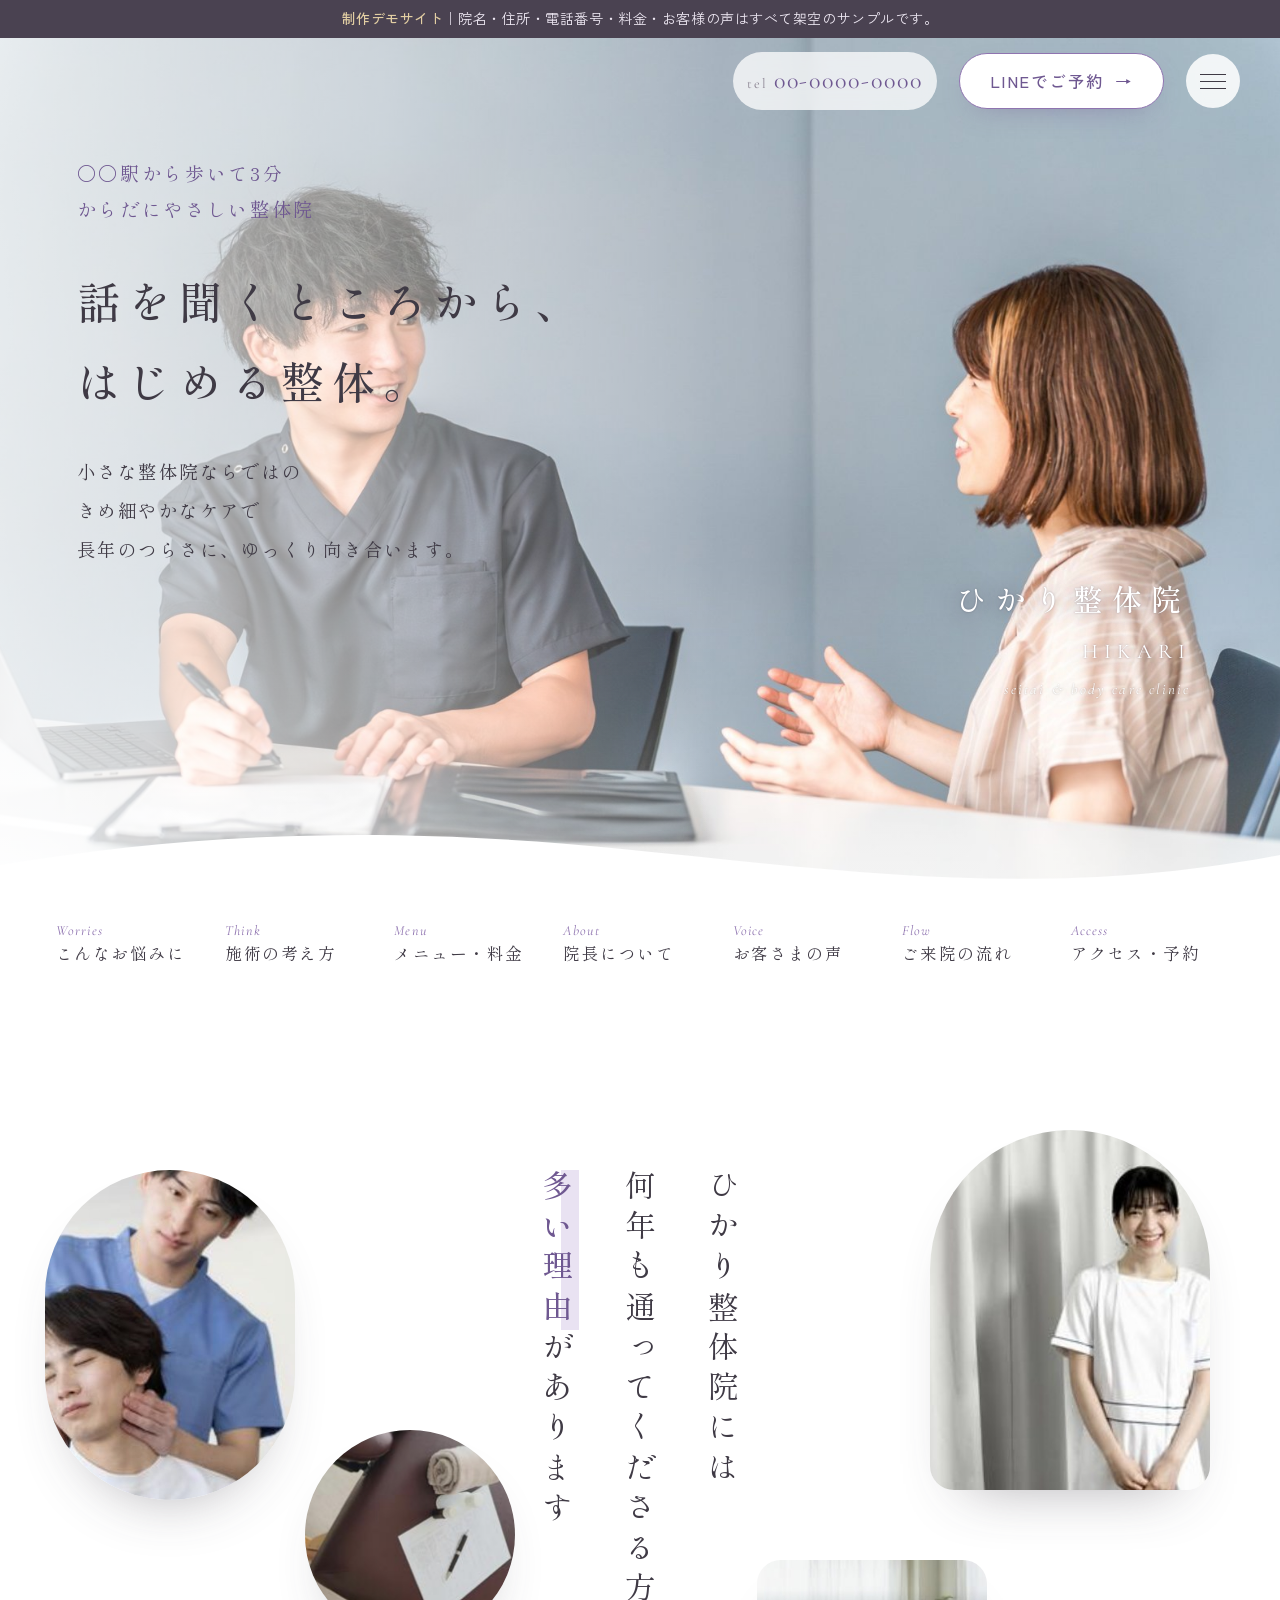
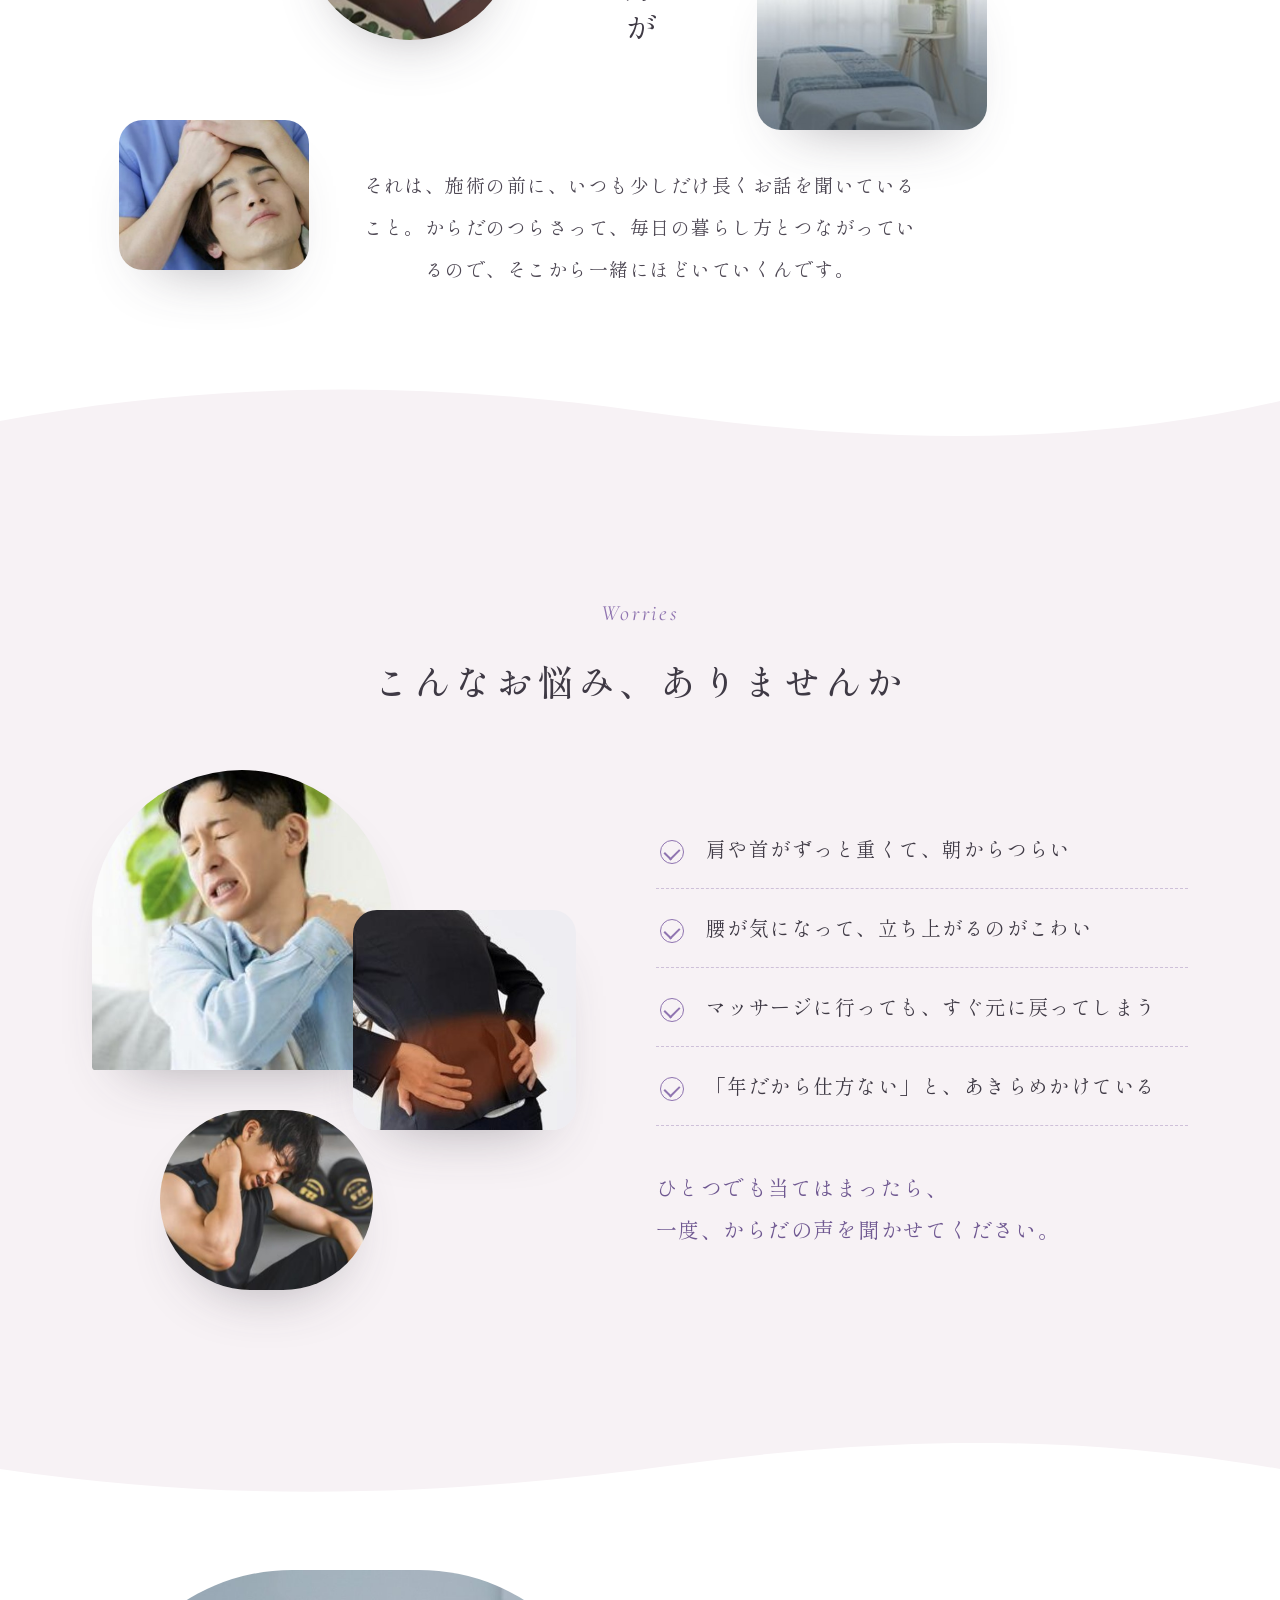
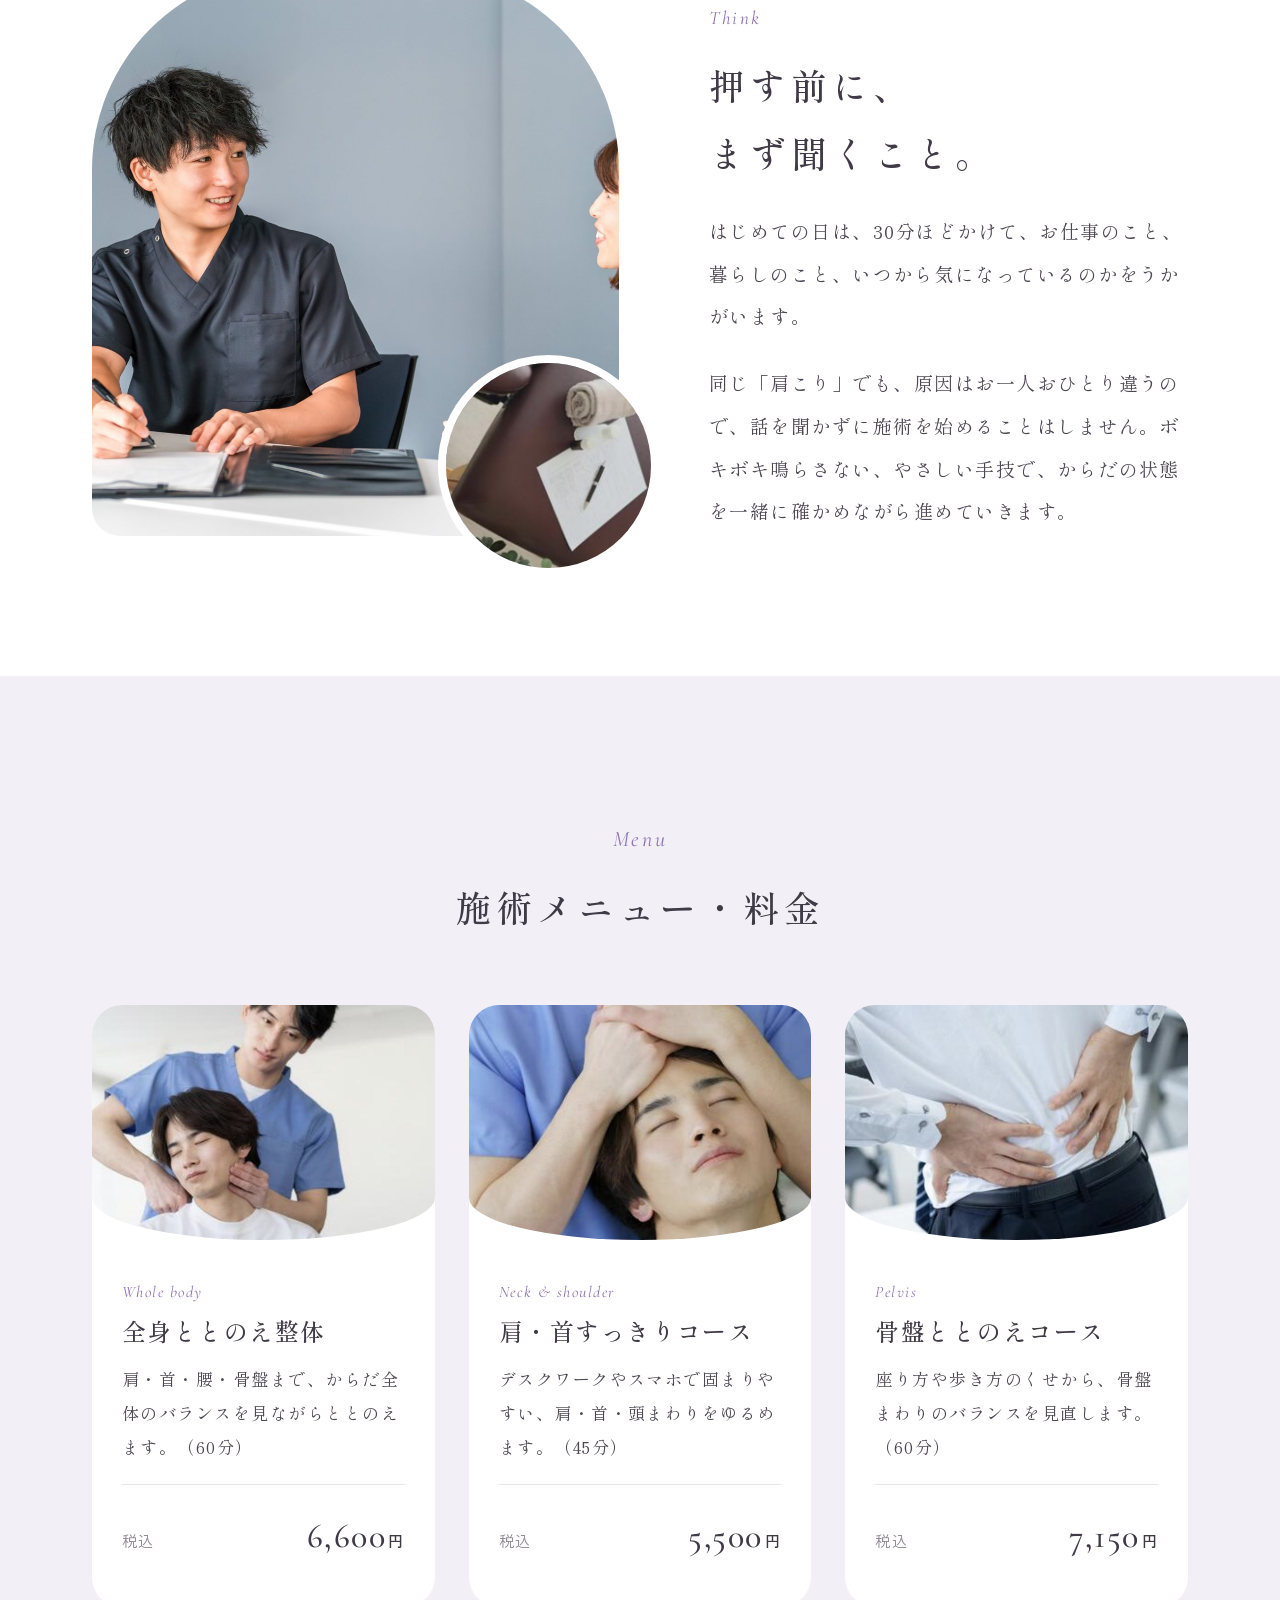
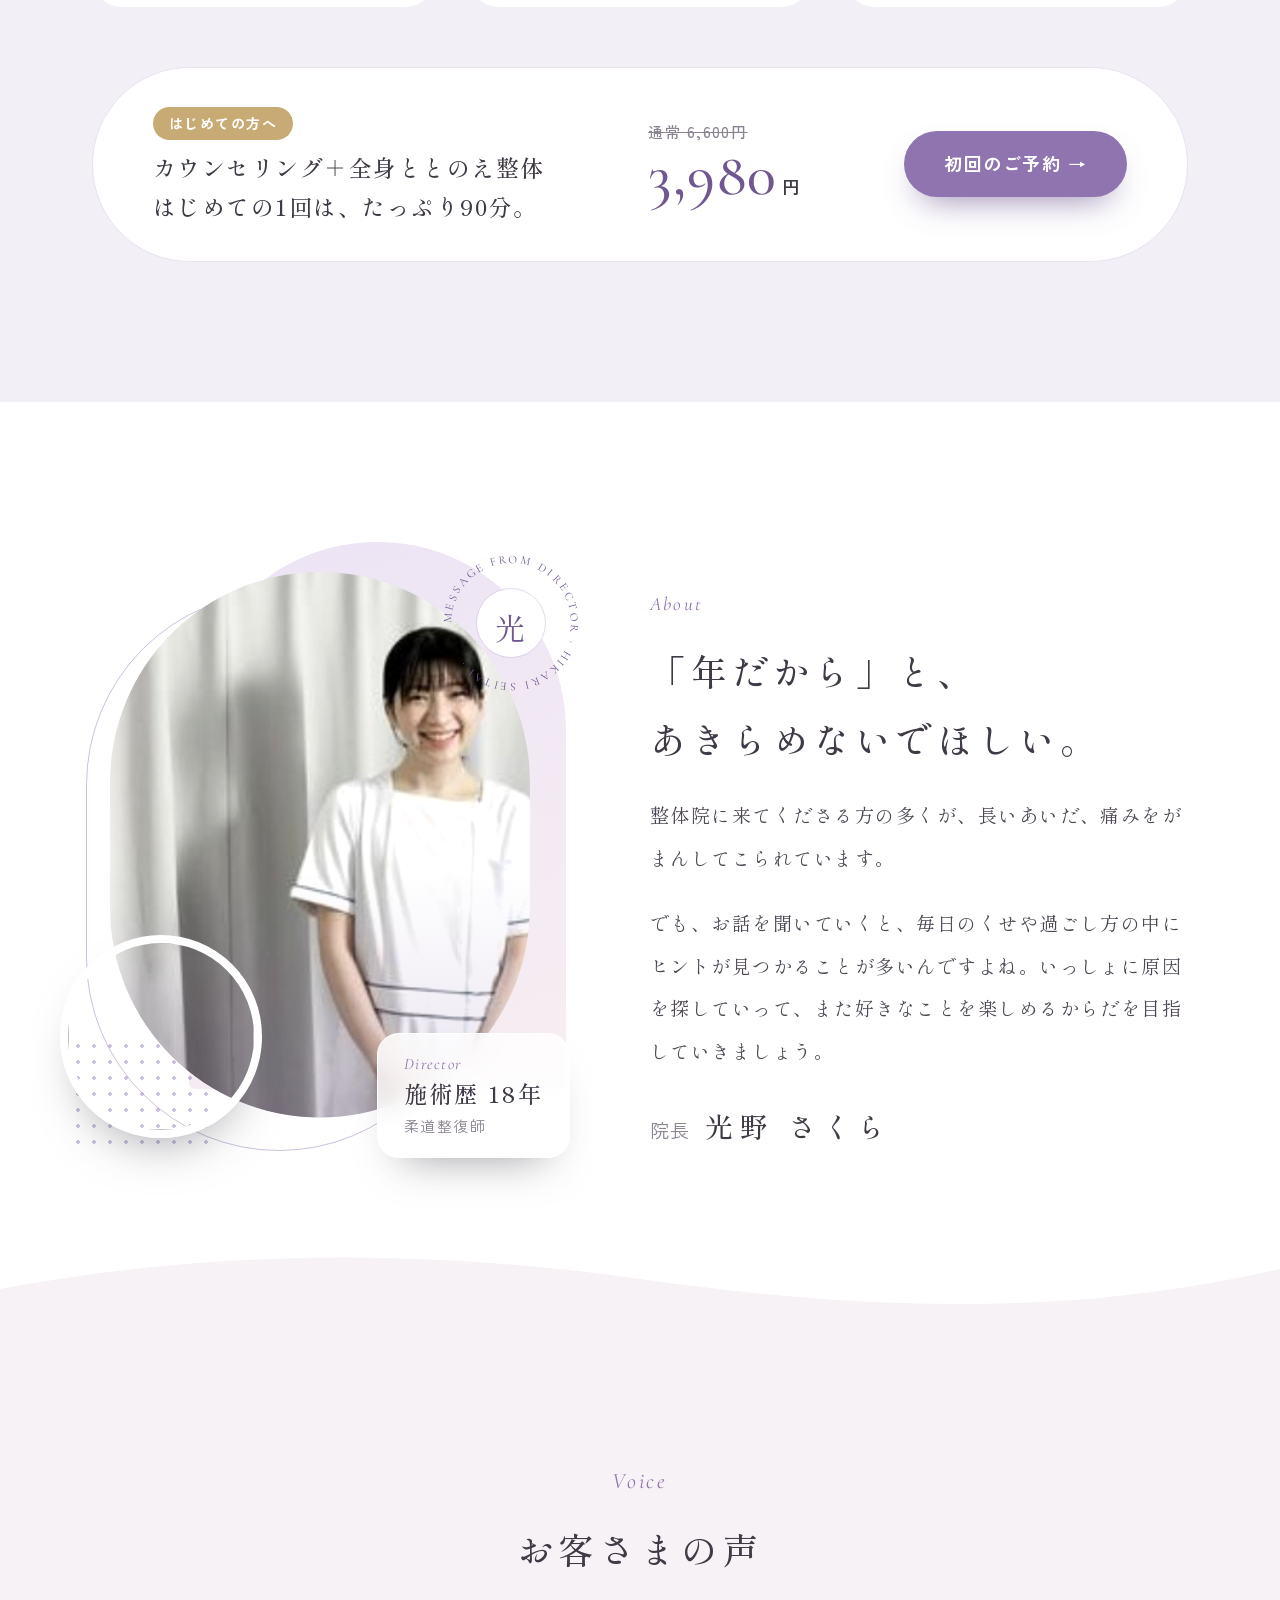
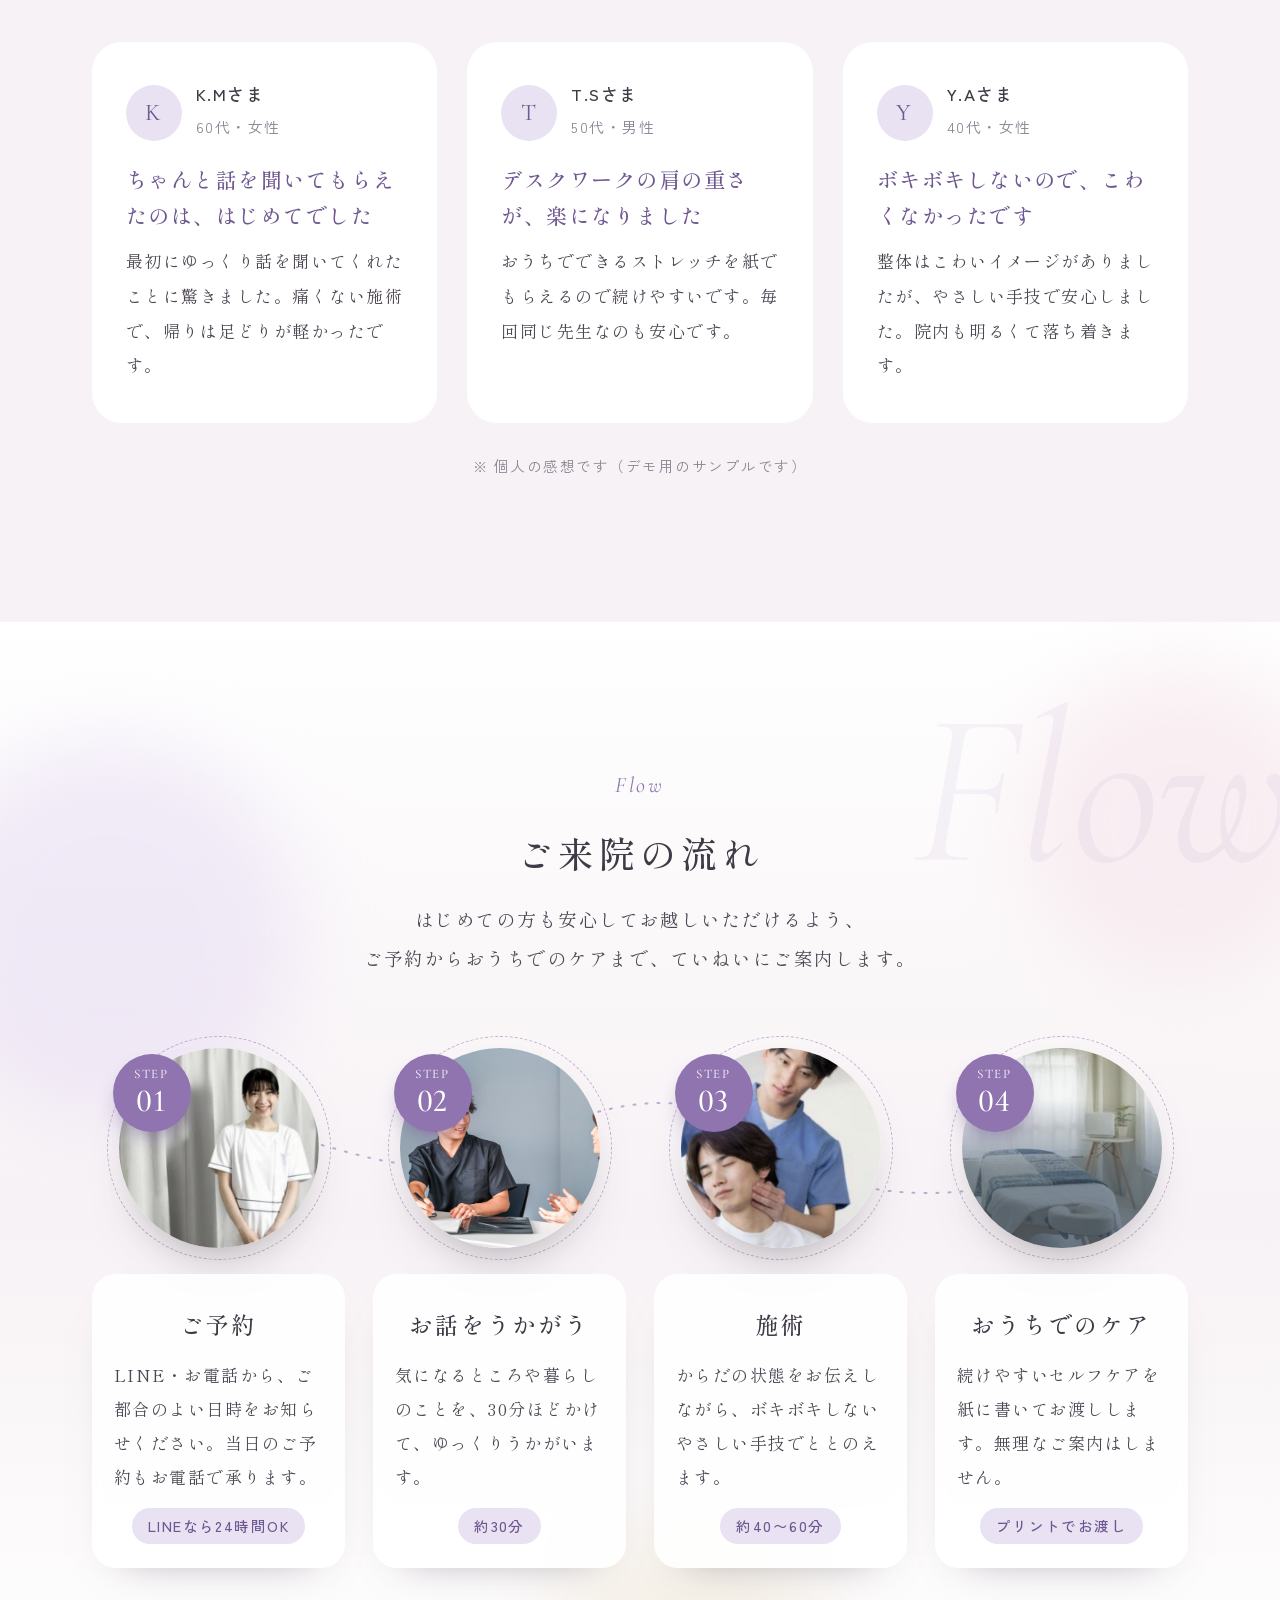
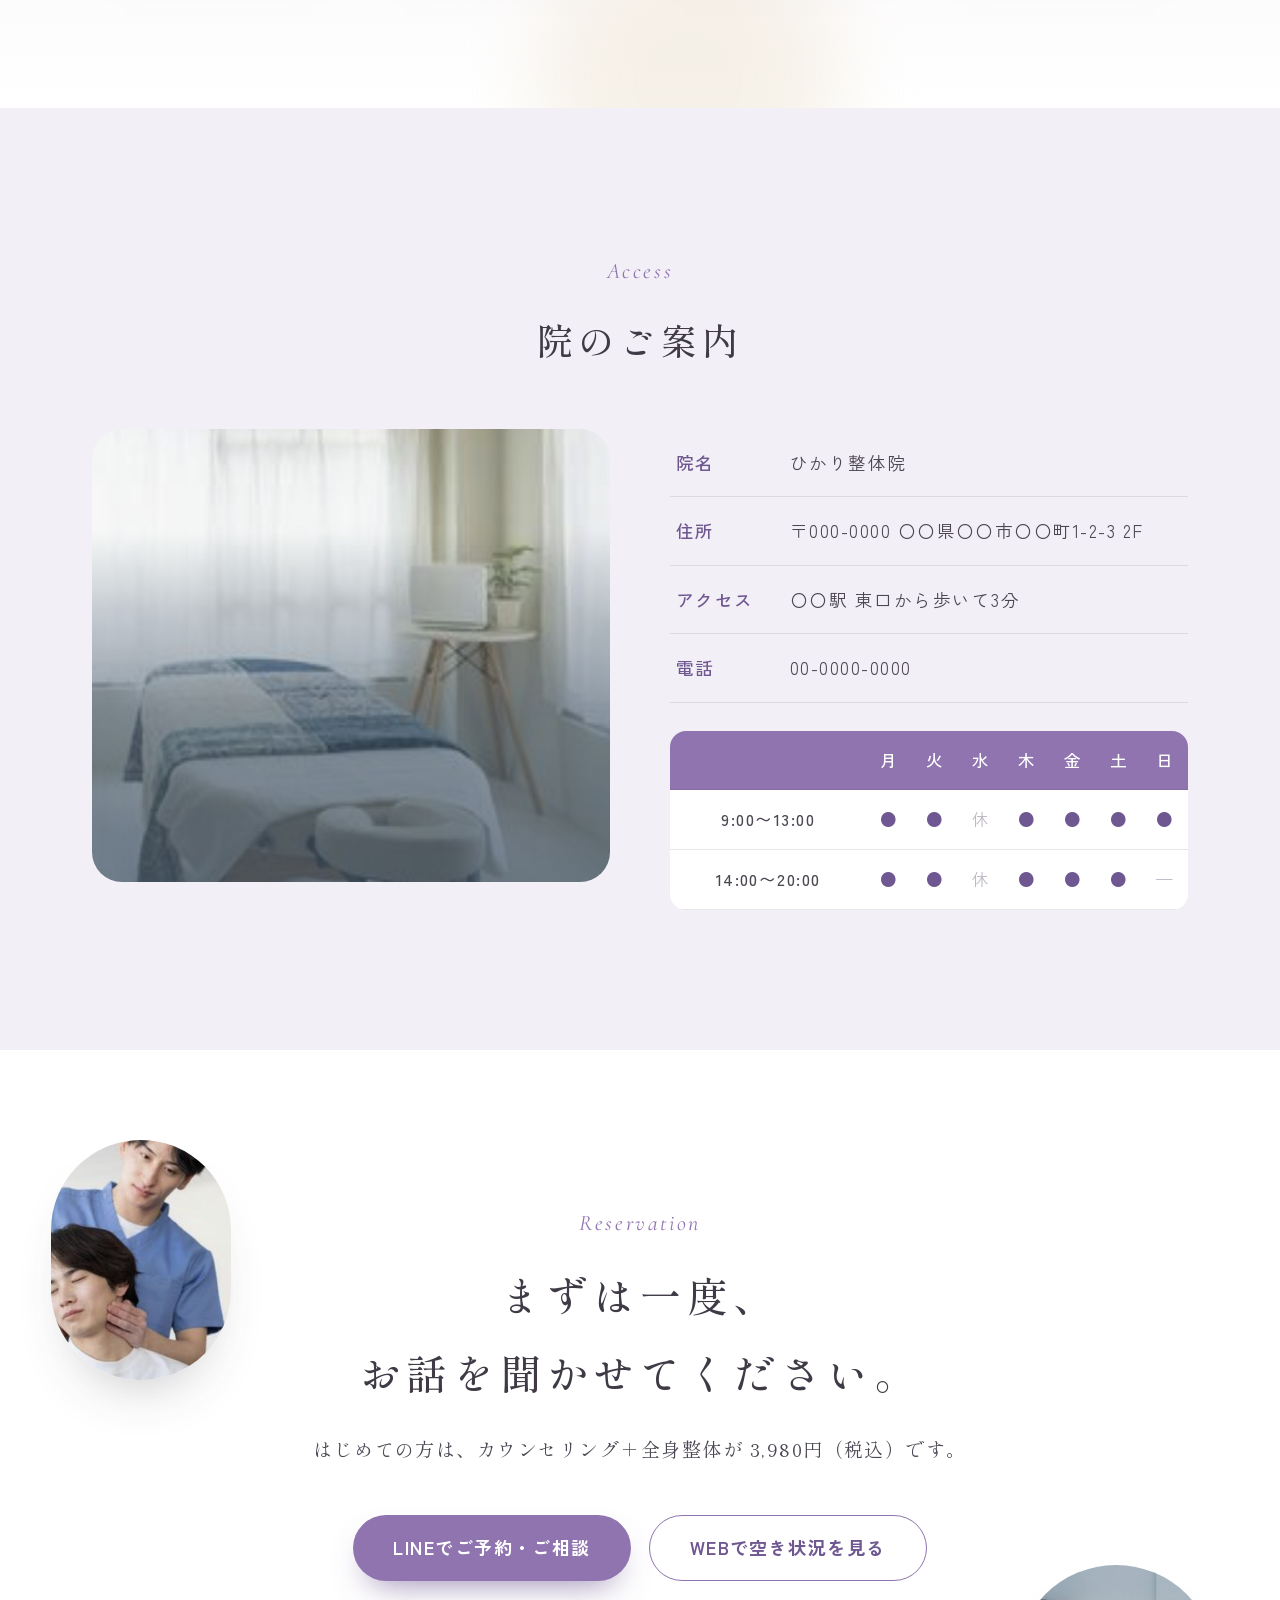
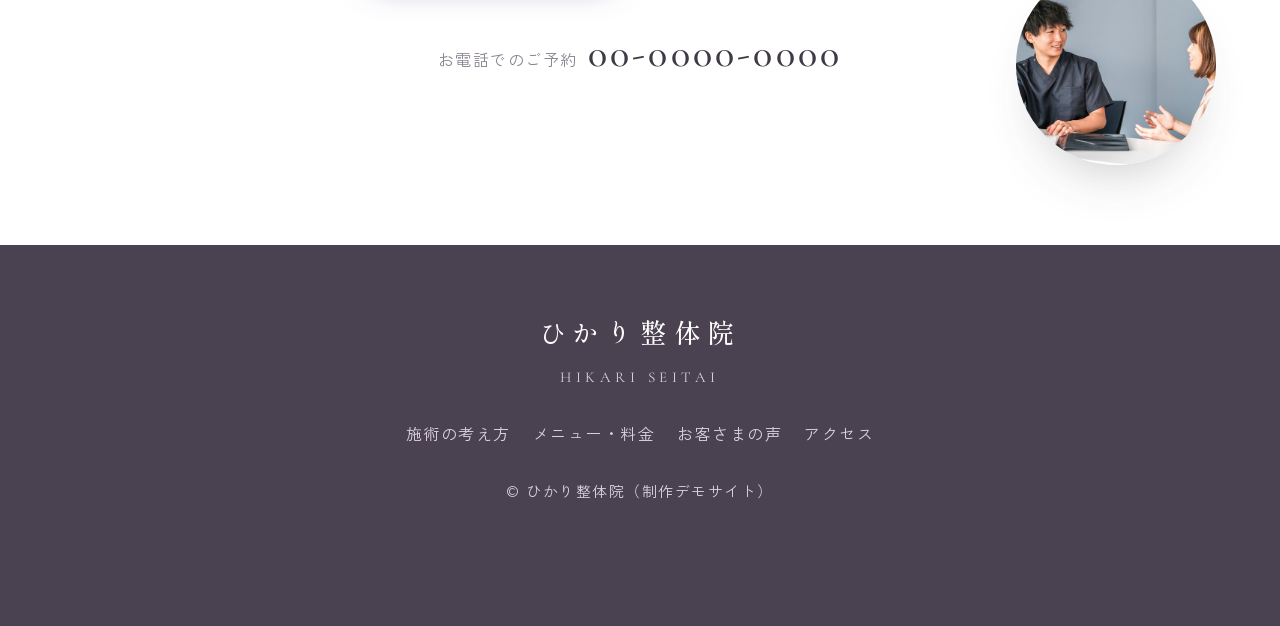
==== commit 90cf3b6a: "hikari: 院長写真まわりに装飾とアニメーションを追加 Co-Authored-By: Claude Opus 5.5 <noreply@anthropic.com> Claude-Session" ====
--- a/hikari/index.html
+++ b/hikari/index.html
@@ -159,7 +159,27 @@
 /* ===== director ===== */
 .director{overflow:hidden}
 .dir-grid{display:grid;grid-template-columns:1fr 1.15fr;gap:90px;align-items:center}
-.dir-img{border-radius:999px;overflow:hidden;aspect-ratio:3/3.9;max-width:420px;margin-left:auto;box-shadow:0 40px 70px -40px rgba(63,58,69,.5)}
+.dir-visual{position:relative;max-width:460px;width:100%;margin-left:auto;padding:30px 30px 60px 10px}
+.dv-arch{position:absolute;right:-6px;top:0;width:82%;height:86%;border-radius:999px 999px 30px 30px;background:linear-gradient(160deg,#ece4f5,#f7eef2);transform:translate(30px,-10px);opacity:0;transition:opacity 2s ease,transform 2.4s var(--slow)}
+.dv-line{position:absolute;left:-14px;top:50px;width:84%;height:88%;border-radius:999px;border:1px solid rgba(143,116,176,.45);opacity:0;transform:translate(-20px,20px);transition:opacity 2s ease .4s,transform 2.4s var(--slow) .4s}
+.dv-dots{position:absolute;left:-30px;bottom:30px;width:150px;height:110px;background:radial-gradient(circle,rgba(143,116,176,.45) 1.6px,transparent 2px) 0 0/16px 16px;opacity:0;transition:opacity 2s ease .8s}
+.dir-img{position:relative;z-index:1;border-radius:999px;overflow:hidden;aspect-ratio:3/3.9;box-shadow:0 40px 70px -40px rgba(63,58,69,.5);clip-path:inset(100% 0 0 0 round 999px);transition:clip-path 2.6s var(--slow)}
+.dir-img img{transform:scale(1.18);transition:transform 4s var(--slow);filter:saturate(1.05) brightness(1.04)}
+.dir-img:after{content:"";position:absolute;inset:0;background:linear-gradient(180deg,rgba(233,226,242,0) 55%,rgba(143,116,176,.22))}
+.dv-sub{position:absolute;z-index:2;left:-40px;bottom:40px;width:44%;aspect-ratio:1;border-radius:50%;overflow:hidden;border:8px solid #fff;box-shadow:0 26px 50px -26px rgba(63,58,69,.55);opacity:0;transform:translateY(40px) scale(.9);transition:opacity 1.8s var(--slow) 1.4s,transform 1.8s var(--slow) 1.4s}
+.dv-sub img{width:100%;height:100%;object-fit:cover}
+.dv-ring{position:absolute;z-index:3;right:-26px;top:6px;width:150px;height:150px;animation:spin 36s linear infinite;opacity:0;transition:opacity 2s ease 1.8s}
+.dv-ring text{font-family:var(--en);font-size:15.5px;letter-spacing:.22em;fill:var(--lav-d)}
+.dv-ring circle{fill:#fff;stroke:rgba(143,116,176,.35)}
+.dv-ring-mark{position:absolute;z-index:4;right:22px;top:54px;width:54px;text-align:center;font-family:var(--serif);font-size:30px;color:var(--lav-d);opacity:0;transition:opacity 2s ease 2s}
+.dv-card{position:absolute;z-index:4;right:-10px;bottom:20px;background:rgba(255,255,255,.82);backdrop-filter:blur(12px);border:1px solid #fff;border-radius:22px;padding:18px 26px;box-shadow:0 24px 44px -26px rgba(63,58,69,.55);font-family:var(--sans);line-height:1.5;opacity:0;transform:translateX(30px);transition:opacity 1.8s var(--slow) 2.2s,transform 1.8s var(--slow) 2.2s}
+.dv-card small{display:block;font-family:var(--en);font-style:italic;font-size:16px;color:var(--lav)}
+.dv-card strong{display:block;font-family:var(--serif);font-weight:500;font-size:23px;color:var(--ink);letter-spacing:.1em}
+.dv-card span{font-size:15px;color:var(--muted)}
+.dir-visual.in .dv-arch{opacity:1;transform:none}.dir-visual.in .dv-line{opacity:1;transform:none}.dir-visual.in .dv-dots{opacity:1}
+.dir-visual.in .dir-img{clip-path:inset(0 0 0 0 round 999px)}.dir-visual.in .dir-img img{transform:scale(1)}
+.dir-visual.in .dv-sub,.dir-visual.in .dv-card{opacity:1;transform:none}.dir-visual.in .dv-ring,.dir-visual.in .dv-ring-mark{opacity:1}
+.dir-visual .dv-sub img{animation:fl 9s ease-in-out infinite alternate}
 .dir-img img{width:100%;height:100%;object-fit:cover;object-position:50% 25%}
 .dir-txt p{margin-top:22px;font-size:19px;line-height:2.25}
 .sign{margin-top:30px;font-size:16px;color:var(--muted);font-family:var(--sans)}
@@ -293,7 +313,9 @@
   .think-img .sub{right:-6px;bottom:-30px}
   .menu-grid,.voice-grid{grid-template-columns:1fr}
   .first{border-radius:30px;flex-direction:column;text-align:center;padding:34px 24px}
-  .dir-img{margin:0 auto;max-width:300px}
+  .dir-visual{margin:0 auto;max-width:340px;padding:20px 20px 50px 20px}
+  .dv-ring{width:120px;height:120px;right:-10px}.dv-ring-mark{right:23px;top:44px;font-size:26px}
+  .dv-sub{left:-6px}.dv-card{right:0;padding:14px 18px}.dv-card strong{font-size:20px}
   .flow-line{display:none}
   .flow-lead br{display:none}.flow-lead{text-align:left}
   .flow-list{grid-template-columns:1fr;gap:56px}
@@ -326,8 +348,8 @@
 <!-- HERO -->
 <section class="hero" id="top">
   <div class="ph on" style="background-image:url(../assets/counsel.jpg);background-position:62% center"></div>
-  <div class="ph" style="background-image:url(../assets/treat.jpg);background-position:70% center"></div>
-  <div class="ph" style="background-image:url(../assets/head.jpg);background-position:65% center"></div>
+  <div class="ph" style="background-image:url(https://images.unsplash.com/photo-1519824145371-296894a0daa9?auto=format&fit=crop&w=2000&q=80);background-position:60% center"></div>
+  <div class="ph" style="background-image:url(https://images.unsplash.com/photo-1763982811968-14e8aba3be09?auto=format&fit=crop&w=2000&q=80);background-position:60% center"></div>
   <div class="hero-txt">
     <p class="hero-place">〇〇駅から歩いて3分<br>からだにやさしい整体院</p>
     <h1><span>話を聞くところから、</span><span>はじめる整体。</span></h1>
@@ -429,7 +451,17 @@
 <section class="director pad" id="about">
   <span class="spk" style="left:10%;bottom:120px;animation-delay:-2s"></span>
   <div class="wrap dir-grid">
-    <div class="dir-img rv"><img src="../assets/staff.jpg" alt="院長"></div>
+    <div class="dir-visual" id="dirVisual">
+      <span class="dv-arch" aria-hidden="true"></span>
+      <span class="dv-line" aria-hidden="true"></span>
+      <span class="dv-dots" aria-hidden="true"></span>
+      <div class="dir-img"><img src="../assets/staff.jpg" alt="院長"></div>
+      <div class="dv-sub"><img src="https://images.unsplash.com/photo-1763982811968-14e8aba3be09?auto=format&fit=crop&w=600&h=600&q=80" alt=""></div>
+      <svg class="dv-ring" viewBox="0 0 200 200" aria-hidden="true"><defs><path id="dvc" d="M100,100 m-80,0 a80,80 0 1,1 160,0 a80,80 0 1,1 -160,0"/></defs><text><textPath href="#dvc">MESSAGE FROM DIRECTOR · HIKARI SEITAI · </textPath></text><circle cx="100" cy="100" r="46"/></svg>
+      <span class="dv-ring-mark" aria-hidden="true">光</span>
+      <div class="dv-card"><small>Director</small><strong>施術歴 18年</strong><span>柔道整復師</span></div>
+      <span class="spk" style="left:4%;top:12%"></span><span class="spk" style="right:2%;top:46%;animation-delay:-2.5s"></span><span class="spk" style="left:22%;bottom:-2%;animation-delay:-5s"></span>
+    </div>
     <div class="dir-txt rv d1">
       <p class="label">About</p>
       <h2 class="h2">「年だから」と、<br>あきらめないでほしい。</h2>
@@ -528,7 +560,7 @@
   var ph=document.querySelectorAll('.hero .ph'),i=0;
   setInterval(function(){ph[i].classList.remove('on');i=(i+1)%ph.length;ph[i].classList.add('on')},8000);
   var io=new IntersectionObserver(function(es){es.forEach(function(e){if(e.isIntersecting){e.target.classList.add('in');io.unobserve(e.target)}})},{threshold:.15,rootMargin:'0px 0px -6% 0px'});
-  document.querySelectorAll('.rv,.flow-box').forEach(function(el){io.observe(el)});
+  document.querySelectorAll('.rv,.flow-box,.dir-visual').forEach(function(el){io.observe(el)});
   var ui=document.getElementById('topUi'),cta=document.getElementById('fixedCta');
   window.addEventListener('scroll',function(){var y=window.scrollY;ui.classList.toggle('stuck',y>30);cta.classList.toggle('show',y>window.innerHeight*.6)},{passive:true});
 })();
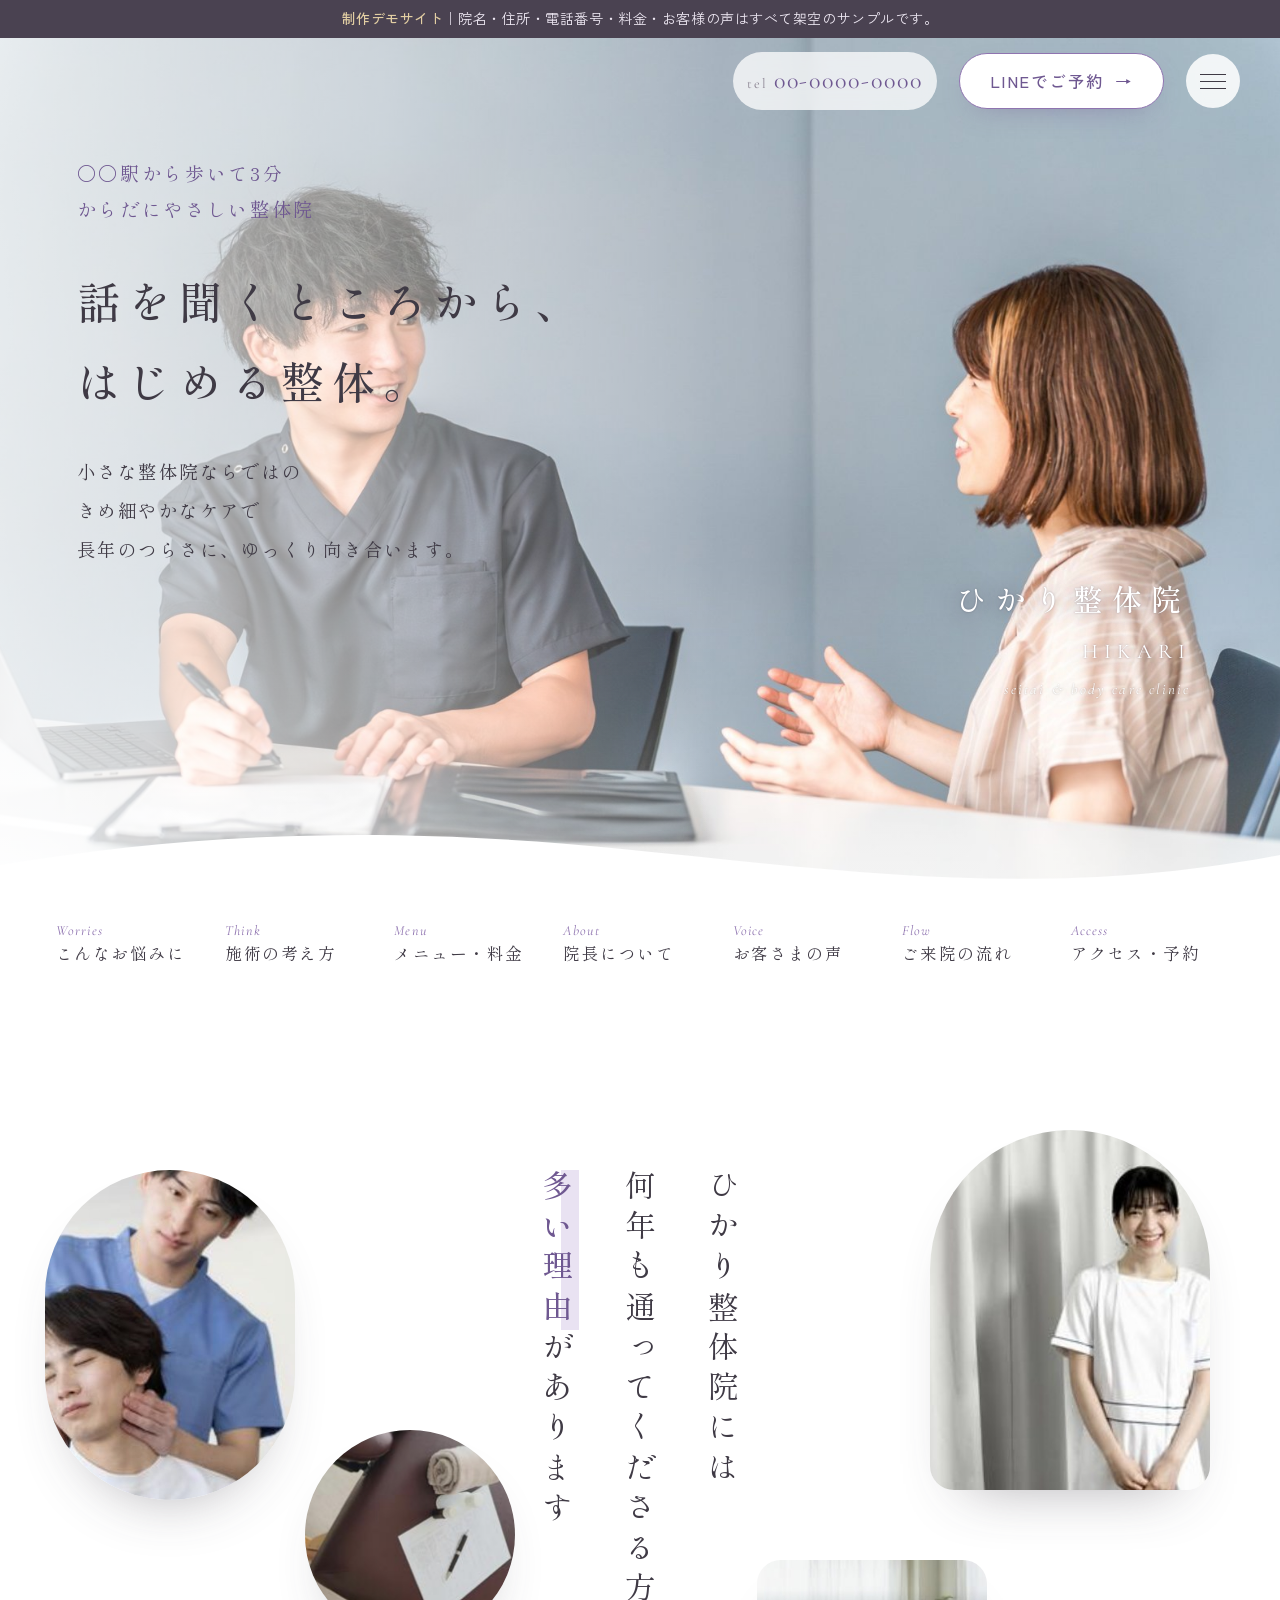
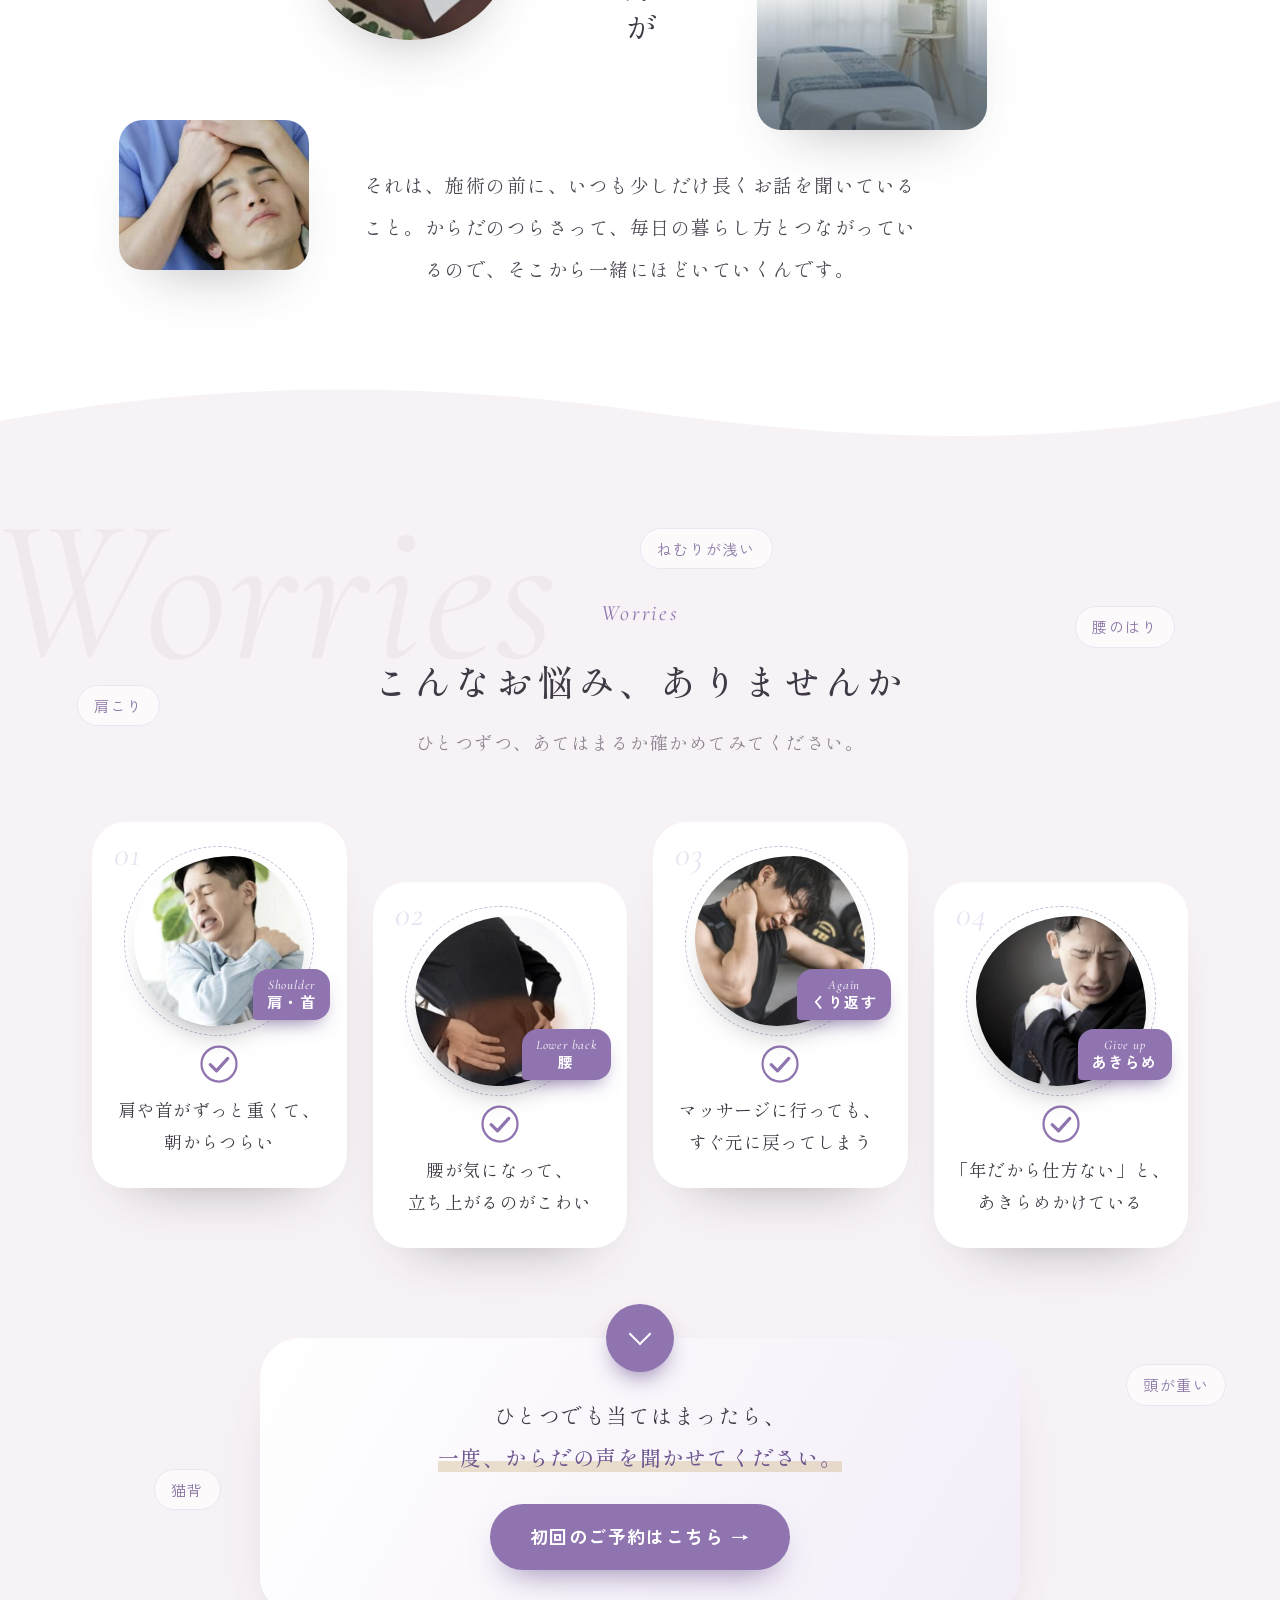
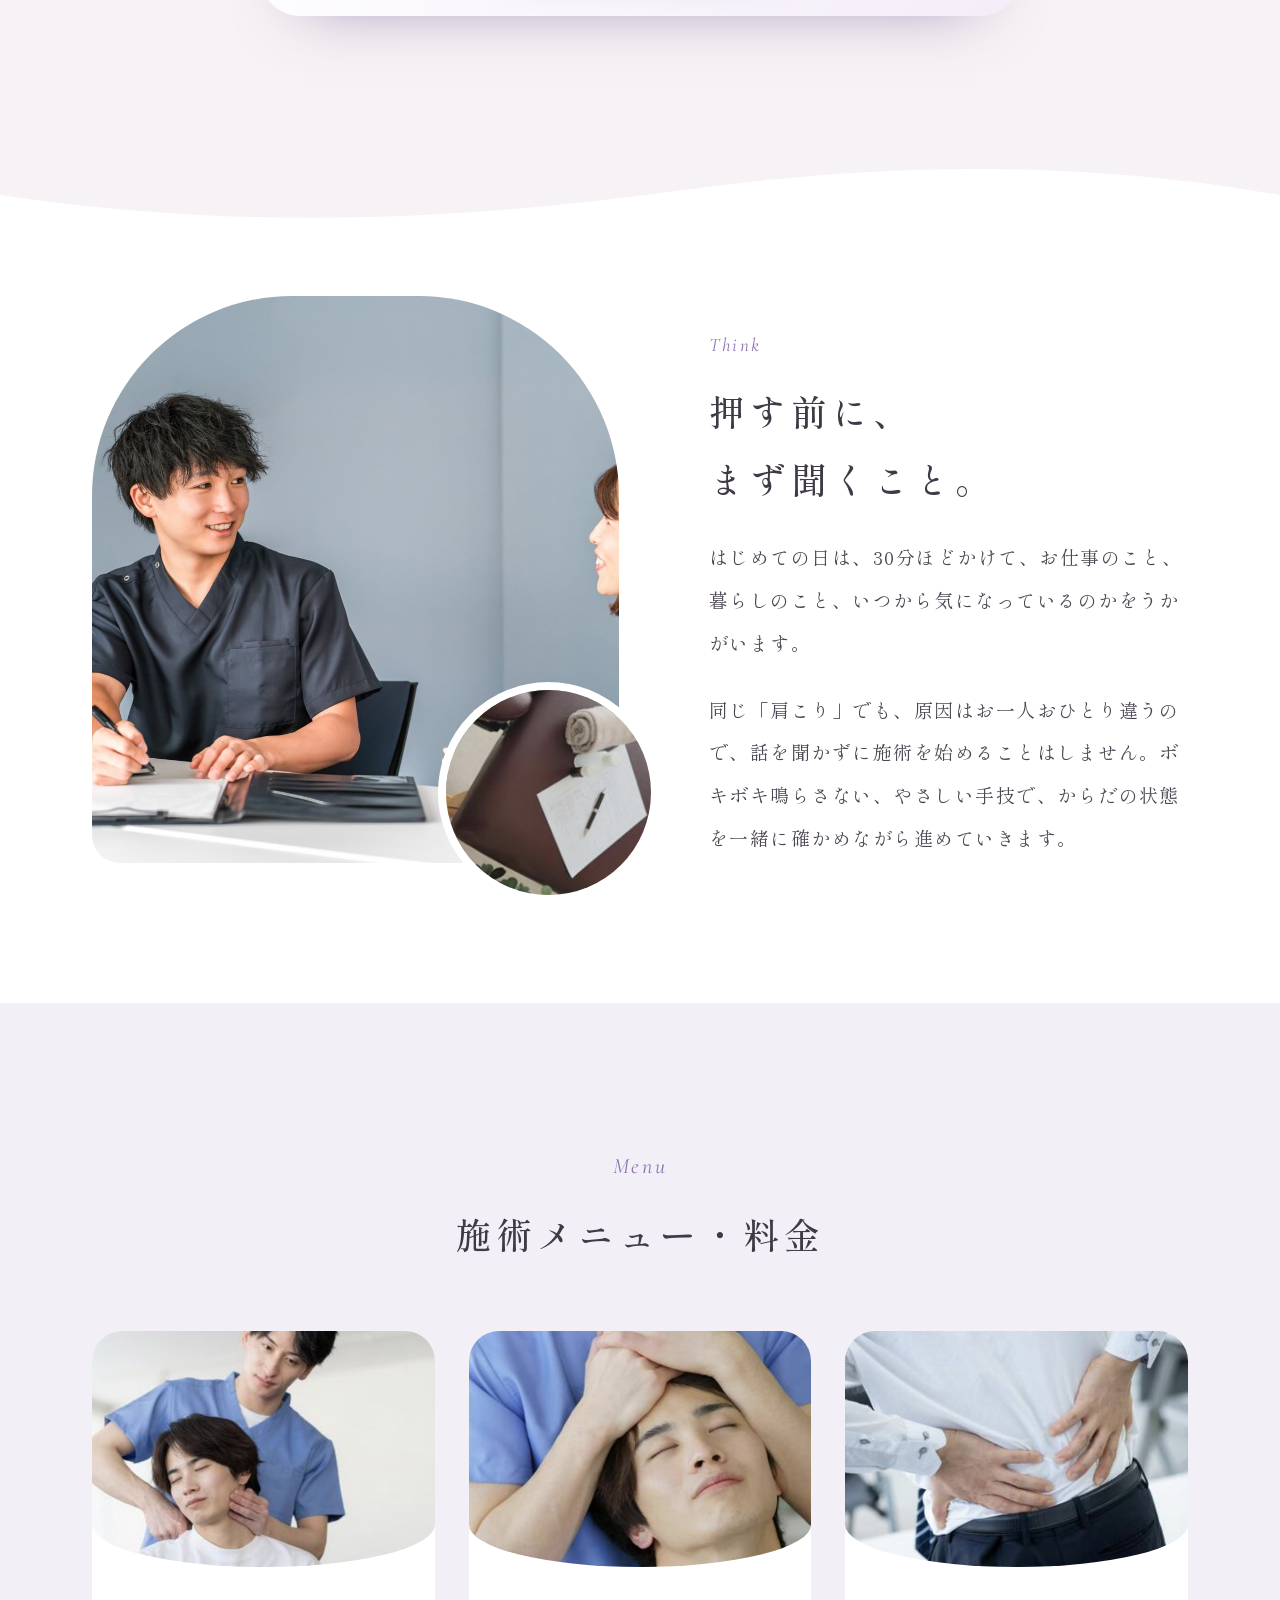
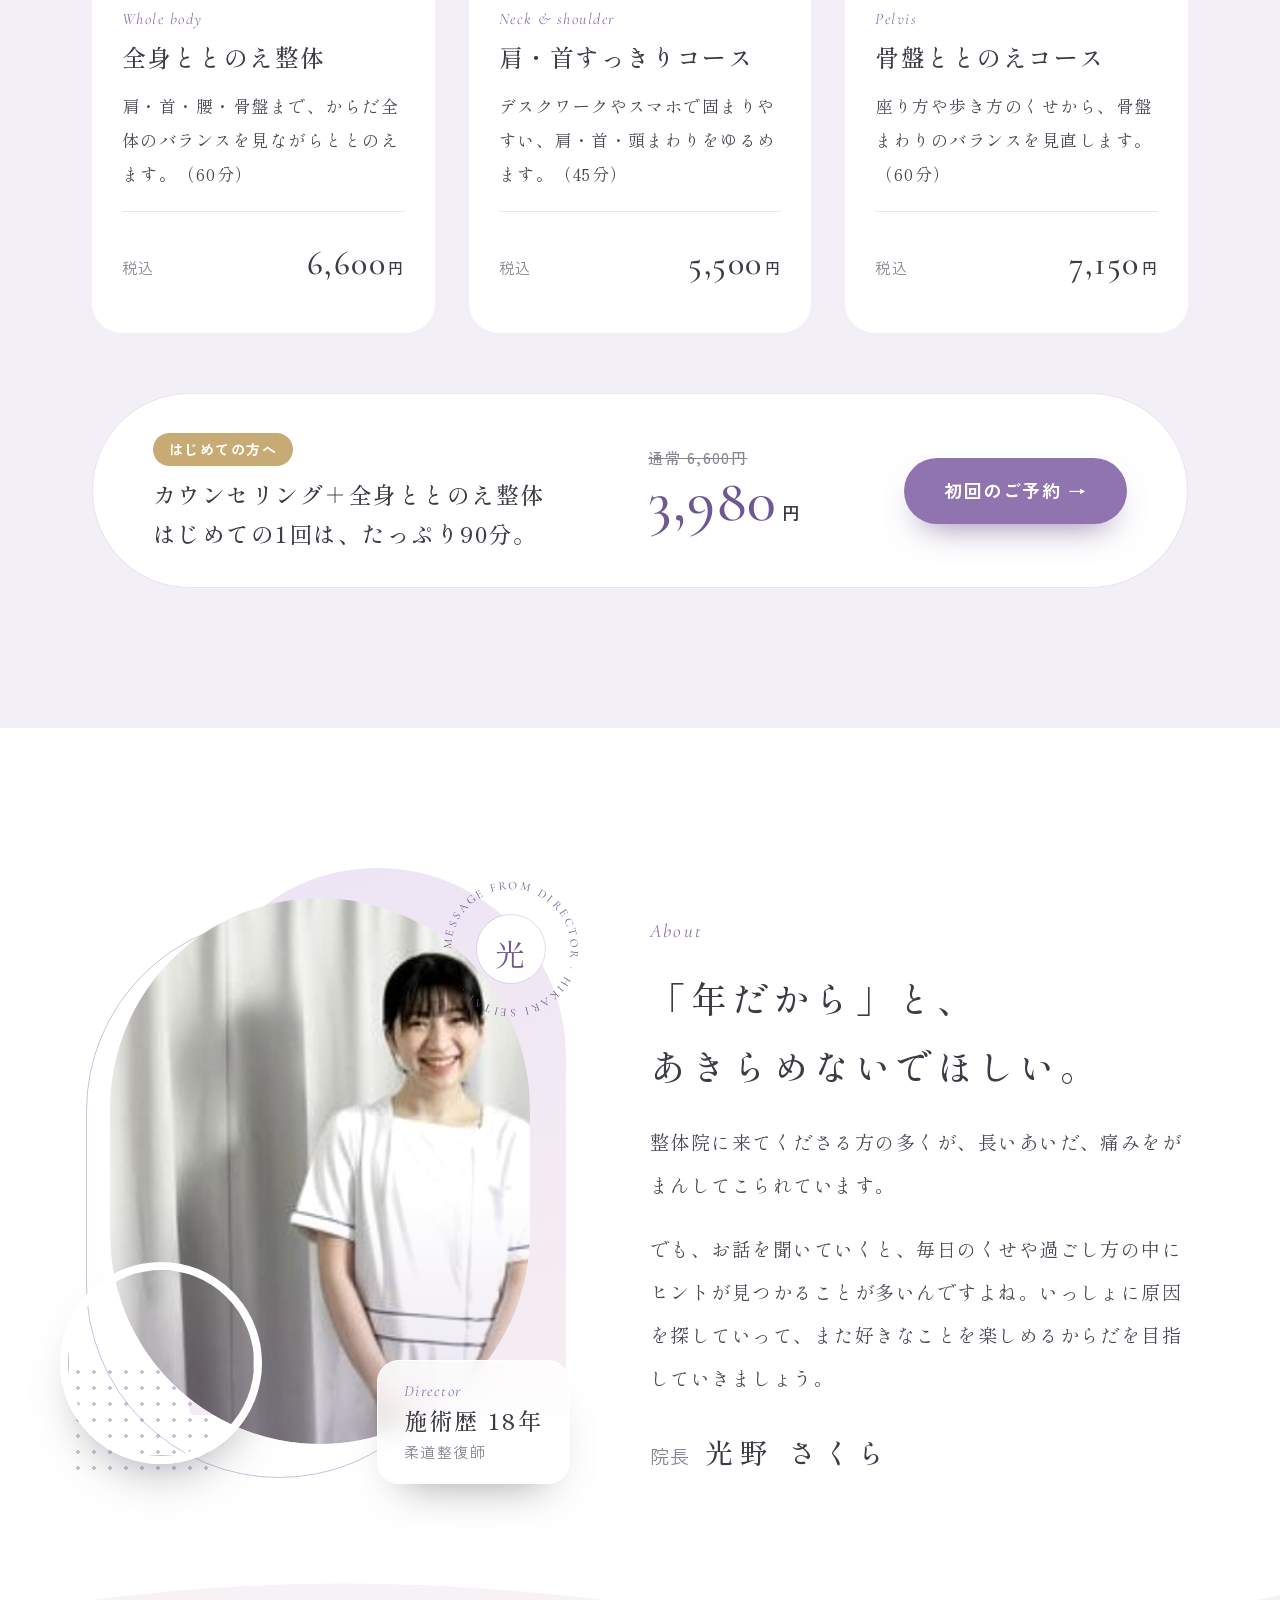
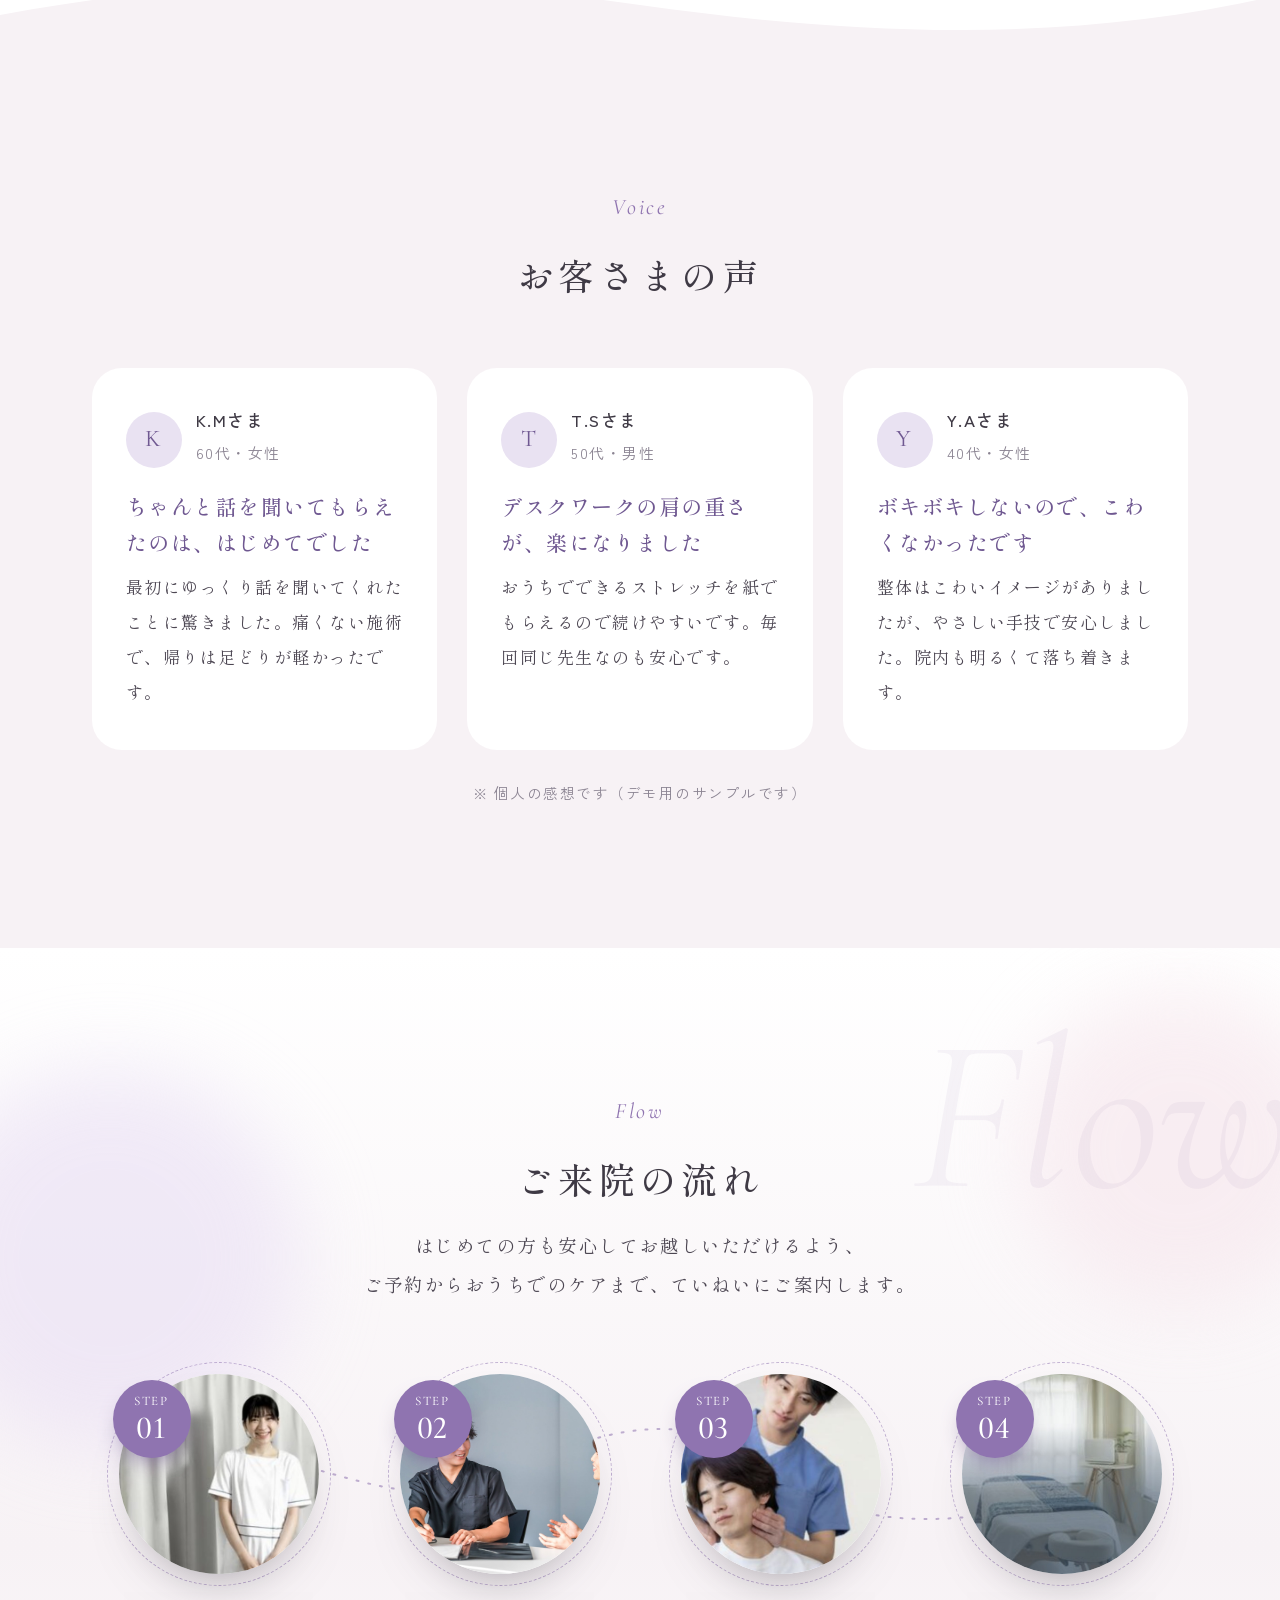
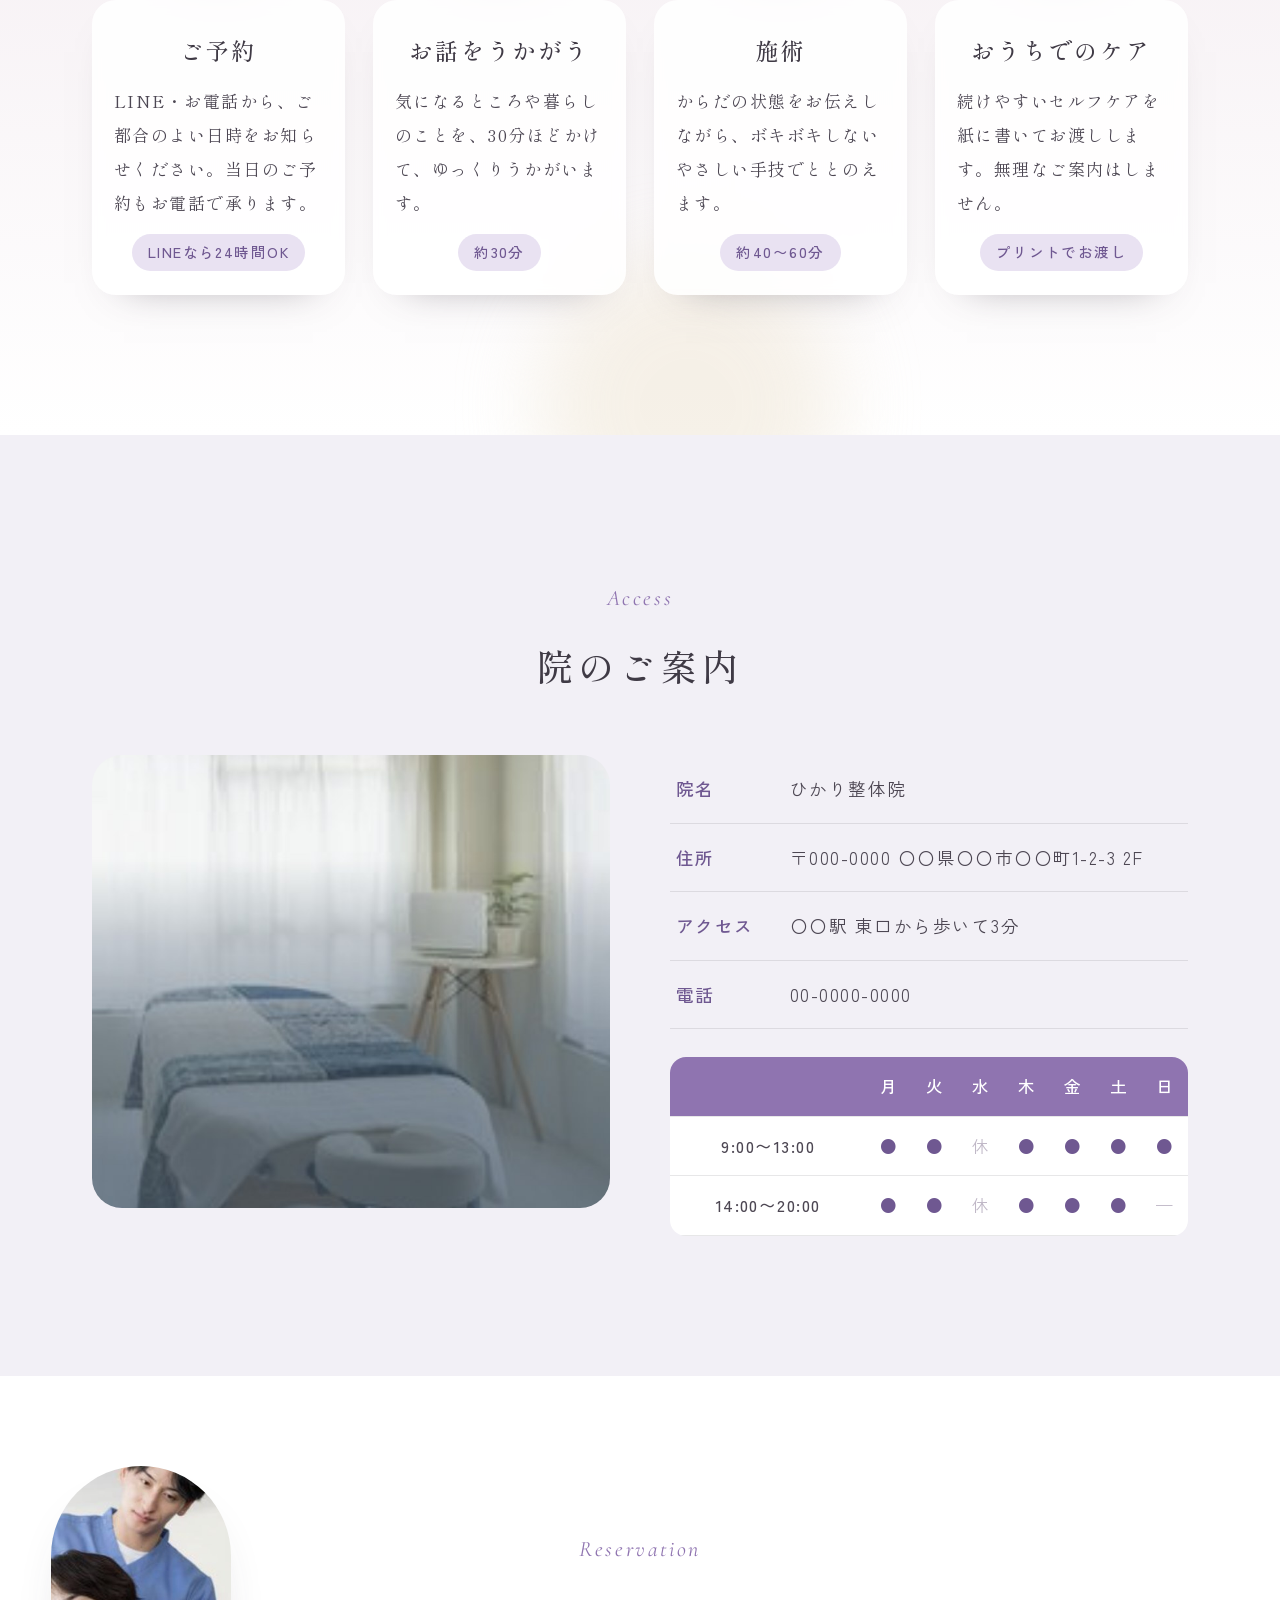
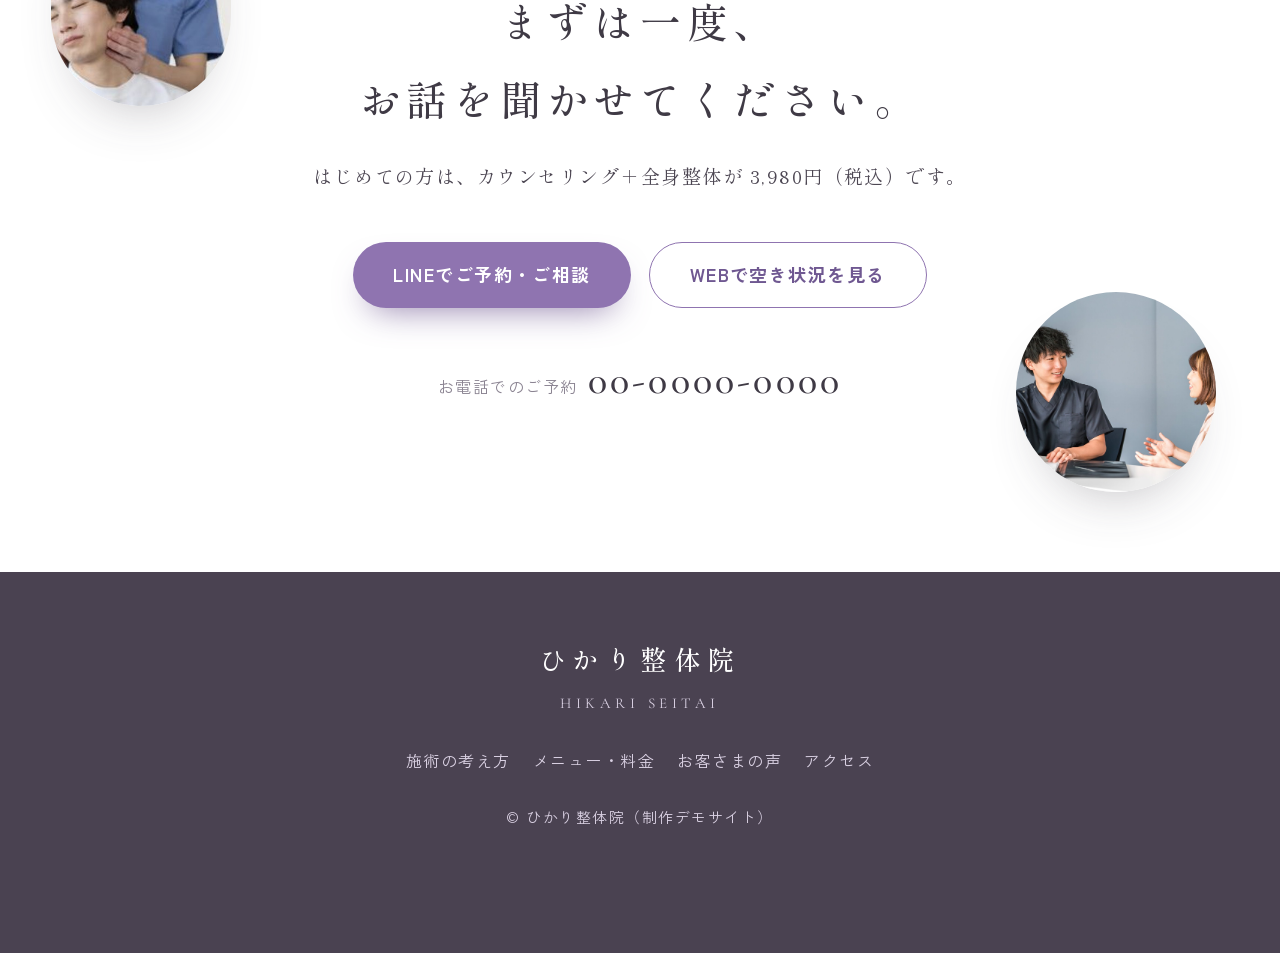
==== commit e3751cfa: "hikari: お悩みセクションをカード型に作り直し、アニメーションと装飾を追加 Co-Authored-By: Claude Opus 5.5 <noreply@anthropic.com> Cla" ====
--- a/hikari/index.html
+++ b/hikari/index.html
@@ -113,15 +113,47 @@
 .worries:before,.worries:after,.voices:before,.voices:after{content:"";position:absolute;left:0;right:0;height:70px;background:no-repeat center/100% 100%}
 .worries:before,.voices:before{top:-69px;background-image:url("data:image/svg+xml,%3Csvg xmlns='http://www.w3.org/2000/svg' viewBox='0 0 1440 70' preserveAspectRatio='none'%3E%3Cpath d='M0 70V40C240 0 480 0 720 30S1200 70 1440 20V70Z' fill='%23f7f2f5'/%3E%3C/svg%3E")}
 .worries:after,.voices:after{bottom:-69px;background-image:url("data:image/svg+xml,%3Csvg xmlns='http://www.w3.org/2000/svg' viewBox='0 0 1440 70' preserveAspectRatio='none'%3E%3Cpath d='M0 0V40C300 80 560 60 760 36S1180 0 1440 40V0Z' fill='%23f7f2f5'/%3E%3C/svg%3E")}
-.worry-wrap{display:grid;grid-template-columns:1fr 1.1fr;gap:80px;align-items:center;margin-top:56px}
-.worry-imgs{position:relative;height:520px}
-.worry-imgs .fp:nth-child(1){left:0;top:0;width:62%;height:300px;border-radius:999px 999px 24px 24px}
-.worry-imgs .fp:nth-child(2){right:0;top:140px;width:46%;height:220px;border-radius:24px}
-.worry-imgs .fp:nth-child(3){left:14%;bottom:0;width:44%;height:180px;border-radius:999px}
-.check li{position:relative;padding:22px 0 22px 50px;border-bottom:1px dashed rgba(143,116,176,.4);font-size:20px;color:var(--ink);line-height:1.7}
-.check li:before{content:"";position:absolute;left:4px;top:30px;width:22px;height:22px;border-radius:50%;border:1.5px solid var(--lav)}
-.check li:after{content:"";position:absolute;left:11px;top:35px;width:8px;height:12px;border-right:2px solid var(--lav);border-bottom:2px solid var(--lav);transform:rotate(45deg)}
-.worry-foot{margin-top:40px;font-size:21px;line-height:2;color:var(--lav-d)}
+.worries{overflow:visible}
+.wq-word{position:absolute;left:-1vw;top:40px;font-family:var(--en);font-style:italic;font-size:16vw;line-height:1;color:rgba(143,116,176,.07);pointer-events:none;animation:fw 44s linear infinite alternate}
+.wq-float{position:absolute;inset:0;pointer-events:none;overflow:hidden}
+.wq-float span{position:absolute;font-family:var(--sans);font-size:15px;color:var(--lav-d);background:rgba(255,255,255,.7);border:1px solid var(--lav-l);border-radius:999px;padding:4px 16px;animation:wf 10s ease-in-out infinite alternate;opacity:.8}
+@keyframes wf{from{transform:translateY(0) rotate(-3deg)}to{transform:translateY(-22px) rotate(3deg)}}
+.wq-lead{margin-top:10px;font-size:18px;color:var(--muted)}
+.wq-grid{position:relative;z-index:1;margin-top:60px;display:grid;grid-template-columns:repeat(4,1fr);gap:26px;align-items:start}
+.wq-grid li{position:relative;background:#fff;border-radius:34px;padding:34px 14px 30px;text-align:center;box-shadow:0 30px 60px -44px rgba(63,58,69,.6);opacity:0;transform:translateY(60px) rotate(-2deg);transition:opacity 1.8s var(--slow),transform 1.8s var(--slow),box-shadow .9s}
+.wq-grid li:nth-child(even){margin-top:60px}
+.wq-grid.in li{opacity:1;transform:none}
+.wq-grid.in li:nth-child(2){transition-delay:.5s}.wq-grid.in li:nth-child(3){transition-delay:1s}.wq-grid.in li:nth-child(4){transition-delay:1.5s}
+.wq-grid li:hover{transform:translateY(-8px);box-shadow:0 40px 60px -40px rgba(111,88,145,.6)}
+.wq-ph{position:relative;width:170px;height:170px;margin:0 auto 18px}
+.wq-ring{position:absolute;inset:-10px;border-radius:50%;border:1.5px dashed rgba(143,116,176,.5);animation:spin 38s linear infinite}
+.wq-blob{position:absolute;inset:0;overflow:hidden;border-radius:58% 42% 52% 48%/48% 56% 44% 52%;animation:morph 12s ease-in-out infinite alternate;box-shadow:0 18px 30px -18px rgba(63,58,69,.6)}
+.wq-grid li:nth-child(2) .wq-blob{animation-delay:-3s}.wq-grid li:nth-child(3) .wq-blob{animation-delay:-6s}.wq-grid li:nth-child(4) .wq-blob{animation-delay:-9s}
+@keyframes morph{0%{border-radius:58% 42% 52% 48%/48% 56% 44% 52%}50%{border-radius:44% 56% 40% 60%/58% 42% 58% 42%}100%{border-radius:52% 48% 62% 38%/42% 60% 40% 58%}}
+.wq-blob img{width:100%;height:100%;object-fit:cover;filter:grayscale(.35) brightness(1.04);transition:filter 1.4s,transform 1.4s var(--slow)}
+.wq-grid li:hover .wq-blob img{filter:none;transform:scale(1.08)}
+.wq-tag{position:absolute;right:-26px;bottom:6px;background:var(--lav);color:#fff;font-family:var(--sans);font-size:15px;font-weight:700;line-height:1.25;padding:8px 14px;border-radius:16px 16px 16px 4px;box-shadow:0 10px 20px -10px rgba(111,88,145,.9);transform:scale(0);transform-origin:left bottom;transition:transform 1.2s cubic-bezier(.34,1.56,.64,1)}
+.wq-tag i{display:block;font-family:var(--en);font-weight:500;font-size:13px;letter-spacing:.06em;opacity:.85}
+.wq-grid.in .wq-tag{transform:none}
+.wq-grid.in li:nth-child(1) .wq-tag{transition-delay:1s}.wq-grid.in li:nth-child(2) .wq-tag{transition-delay:1.5s}.wq-grid.in li:nth-child(3) .wq-tag{transition-delay:2s}.wq-grid.in li:nth-child(4) .wq-tag{transition-delay:2.5s}
+.wq-no{position:absolute;left:22px;top:16px;font-family:var(--en);font-style:italic;font-size:34px;color:var(--lav-l);line-height:1}
+.wq-grid p{font-size:17.5px;line-height:1.85;color:var(--ink);letter-spacing:.02em}
+.wq-ck{display:block;width:40px;height:40px;margin:0 auto 10px}
+.wq-ck svg{width:100%;height:100%;fill:none;stroke:var(--lav);stroke-width:1.8;stroke-linecap:round;stroke-linejoin:round}
+.wq-ck circle{stroke-dasharray:90;stroke-dashoffset:90;transition:stroke-dashoffset 1.4s ease}
+.wq-ck path{stroke-width:2.6;stroke-dasharray:24;stroke-dashoffset:24;transition:stroke-dashoffset .9s ease}
+.wq-grid.in .wq-ck circle,.wq-grid.in .wq-ck path{stroke-dashoffset:0}
+.wq-grid.in li:nth-child(1) .wq-ck circle{transition-delay:1.6s}.wq-grid.in li:nth-child(1) .wq-ck path{transition-delay:2.6s}
+.wq-grid.in li:nth-child(2) .wq-ck circle{transition-delay:2.3s}.wq-grid.in li:nth-child(2) .wq-ck path{transition-delay:3.3s}
+.wq-grid.in li:nth-child(3) .wq-ck circle{transition-delay:3s}.wq-grid.in li:nth-child(3) .wq-ck path{transition-delay:4s}
+.wq-grid.in li:nth-child(4) .wq-ck circle{transition-delay:3.7s}.wq-grid.in li:nth-child(4) .wq-ck path{transition-delay:4.7s}
+.wq-answer{position:relative;z-index:1;margin:90px auto 0;max-width:760px;text-align:center;background:linear-gradient(120deg,#fff,#f3edf8);border-radius:40px;padding:56px 30px 46px;box-shadow:0 30px 60px -44px rgba(111,88,145,.7)}
+.wq-arrow{position:absolute;left:50%;top:-34px;width:68px;height:68px;margin-left:-34px;border-radius:50%;background:var(--lav);box-shadow:0 12px 24px -10px rgba(111,88,145,.9);animation:bob 2.6s ease-in-out infinite}
+.wq-arrow:after{content:"";position:absolute;left:50%;top:44%;width:14px;height:14px;border-right:2px solid #fff;border-bottom:2px solid #fff;transform:translate(-50%,-50%) rotate(45deg)}
+@keyframes bob{0%,100%{transform:translateY(0)}50%{transform:translateY(8px)}}
+.wq-answer p{font-size:21px;line-height:2;color:var(--ink)}
+.wq-answer b{font-weight:500;color:var(--lav-d);background:linear-gradient(transparent 62%,rgba(200,171,116,.35) 62%)}
+.wq-answer .btn{margin-top:26px}
 
 /* ===== think ===== */
 .think-grid{display:grid;grid-template-columns:1.1fr 1fr;gap:90px;align-items:center}
@@ -305,11 +337,16 @@
   .intro-v p{font-size:24px}
   .intro-sub{position:relative;bottom:auto;font-size:17.5px;text-align:left}
   .worry-wrap,.think-grid,.dir-grid,.acc-grid{grid-template-columns:1fr;gap:50px}
-  .worry-imgs{height:360px}
-  .worry-imgs .fp:nth-child(1){height:220px}
-  .worry-imgs .fp:nth-child(2){top:110px;height:160px}
-  .worry-imgs .fp:nth-child(3){height:130px}
-  .check li{font-size:18px}
+  .wq-grid{grid-template-columns:1fr 1fr;gap:16px}
+  .wq-grid li{padding:26px 12px 22px;border-radius:26px}
+  .wq-grid li:nth-child(even){margin-top:34px}
+  .wq-ph{width:112px;height:112px}
+  .wq-tag{right:-30px;font-size:13px;padding:6px 10px}.wq-tag i{font-size:11px}
+  .wq-no{font-size:24px;left:14px;top:10px}
+  .wq-grid p{font-size:15.5px}.wq-grid p br{display:none}
+  .wq-float{display:none}
+  .wq-answer{padding:50px 20px 36px;border-radius:30px}
+  .wq-answer p{font-size:18px}
   .think-img .sub{right:-6px;bottom:-30px}
   .menu-grid,.voice-grid{grid-template-columns:1fr}
   .first{border-radius:30px;flex-direction:column;text-align:center;padding:34px 24px}
@@ -392,23 +429,20 @@
 
 <!-- WORRIES -->
 <section class="worries pad" id="worries">
+  <div class="wq-float" aria-hidden="true"><span style="left:6%;top:18%">肩こり</span><span style="left:84%;top:12%;animation-delay:-3s">腰のはり</span><span style="left:12%;top:78%;animation-delay:-6s">猫背</span><span style="left:88%;top:70%;animation-delay:-2s">頭が重い</span><span style="left:50%;top:6%;animation-delay:-8s">ねむりが浅い</span></div>
+  <span class="wq-word" aria-hidden="true">Worries</span>
   <div class="wrap">
-    <div class="center rv"><p class="label">Worries</p><h2 class="h2">こんなお悩み、ありませんか</h2></div>
-    <div class="worry-wrap">
-      <div class="worry-imgs">
-        <div class="fp float rv"><img src="../assets/shoulder.jpg" alt="肩をおさえる人"></div>
-        <div class="fp float s rv d1"><img src="../assets/waist2.jpg" alt="腰に手をあてる人"></div>
-        <div class="fp float rv d2"><img src="../assets/neck.jpg" alt="首をおさえる人"></div>
-      </div>
-      <div class="rv d1">
-        <ul class="check">
-          <li>肩や首がずっと重くて、朝からつらい</li>
-          <li>腰が気になって、立ち上がるのがこわい</li>
-          <li>マッサージに行っても、すぐ元に戻ってしまう</li>
-          <li>「年だから仕方ない」と、あきらめかけている</li>
-        </ul>
-        <p class="worry-foot">ひとつでも当てはまったら、<br>一度、からだの声を聞かせてください。</p>
-      </div>
+    <div class="center rv"><p class="label">Worries</p><h2 class="h2">こんなお悩み、ありませんか</h2><p class="wq-lead">ひとつずつ、あてはまるか確かめてみてください。</p></div>
+    <ul class="wq-grid" id="wqGrid">
+      <li><div class="wq-ph"><span class="wq-ring"></span><span class="wq-blob"><img src="../assets/shoulder.jpg" alt="肩をおさえる人"></span><span class="wq-tag"><i>Shoulder</i>肩・首</span></div><span class="wq-no">01</span><p><span class="wq-ck"><svg viewBox="0 0 32 32"><circle cx="16" cy="16" r="14"/><path d="M9 16.5l5 5 9-10"/></svg></span>肩や首がずっと重くて、<br>朝からつらい</p></li>
+      <li><div class="wq-ph"><span class="wq-ring"></span><span class="wq-blob"><img src="../assets/waist2.jpg" alt="腰に手をあてる人"></span><span class="wq-tag"><i>Lower back</i>腰</span></div><span class="wq-no">02</span><p><span class="wq-ck"><svg viewBox="0 0 32 32"><circle cx="16" cy="16" r="14"/><path d="M9 16.5l5 5 9-10"/></svg></span>腰が気になって、<br>立ち上がるのがこわい</p></li>
+      <li><div class="wq-ph"><span class="wq-ring"></span><span class="wq-blob"><img src="../assets/neck.jpg" alt="首をおさえる人"></span><span class="wq-tag"><i>Again</i>くり返す</span></div><span class="wq-no">03</span><p><span class="wq-ck"><svg viewBox="0 0 32 32"><circle cx="16" cy="16" r="14"/><path d="M9 16.5l5 5 9-10"/></svg></span>マッサージに行っても、<br>すぐ元に戻ってしまう</p></li>
+      <li><div class="wq-ph"><span class="wq-ring"></span><span class="wq-blob"><img src="../assets/tired.jpg" alt="疲れた表情の人"></span><span class="wq-tag"><i>Give up</i>あきらめ</span></div><span class="wq-no">04</span><p><span class="wq-ck"><svg viewBox="0 0 32 32"><circle cx="16" cy="16" r="14"/><path d="M9 16.5l5 5 9-10"/></svg></span>「年だから仕方ない」と、<br>あきらめかけている</p></li>
+    </ul>
+    <div class="wq-answer rv">
+      <span class="wq-arrow" aria-hidden="true"></span>
+      <p>ひとつでも当てはまったら、<br><b>一度、からだの声を聞かせてください。</b></p>
+      <a class="btn shine" href="#reserve">初回のご予約はこちら →</a>
     </div>
   </div>
 </section>
@@ -560,7 +594,7 @@
   var ph=document.querySelectorAll('.hero .ph'),i=0;
   setInterval(function(){ph[i].classList.remove('on');i=(i+1)%ph.length;ph[i].classList.add('on')},8000);
   var io=new IntersectionObserver(function(es){es.forEach(function(e){if(e.isIntersecting){e.target.classList.add('in');io.unobserve(e.target)}})},{threshold:.15,rootMargin:'0px 0px -6% 0px'});
-  document.querySelectorAll('.rv,.flow-box,.dir-visual').forEach(function(el){io.observe(el)});
+  document.querySelectorAll('.rv,.flow-box,.dir-visual,.wq-grid').forEach(function(el){io.observe(el)});
   var ui=document.getElementById('topUi'),cta=document.getElementById('fixedCta');
   window.addEventListener('scroll',function(){var y=window.scrollY;ui.classList.toggle('stuck',y>30);cta.classList.toggle('show',y>window.innerHeight*.6)},{passive:true});
 })();
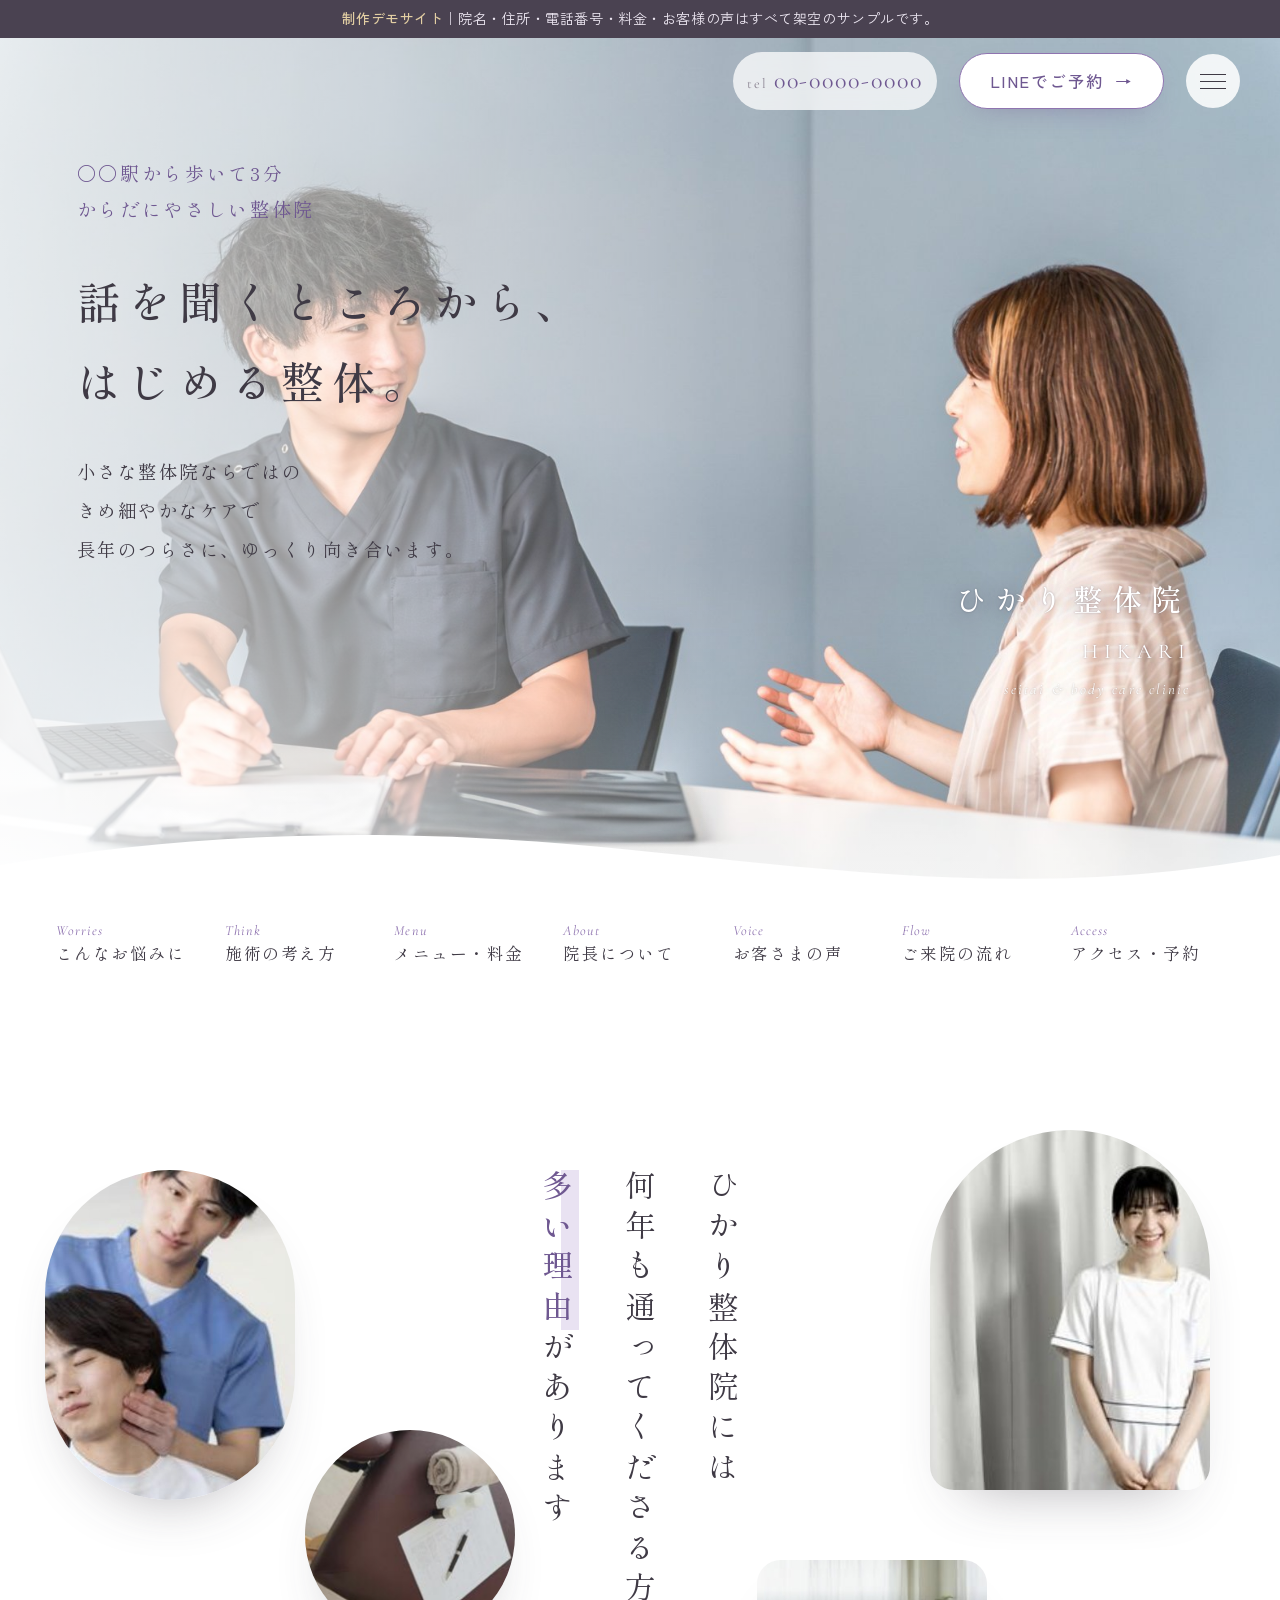
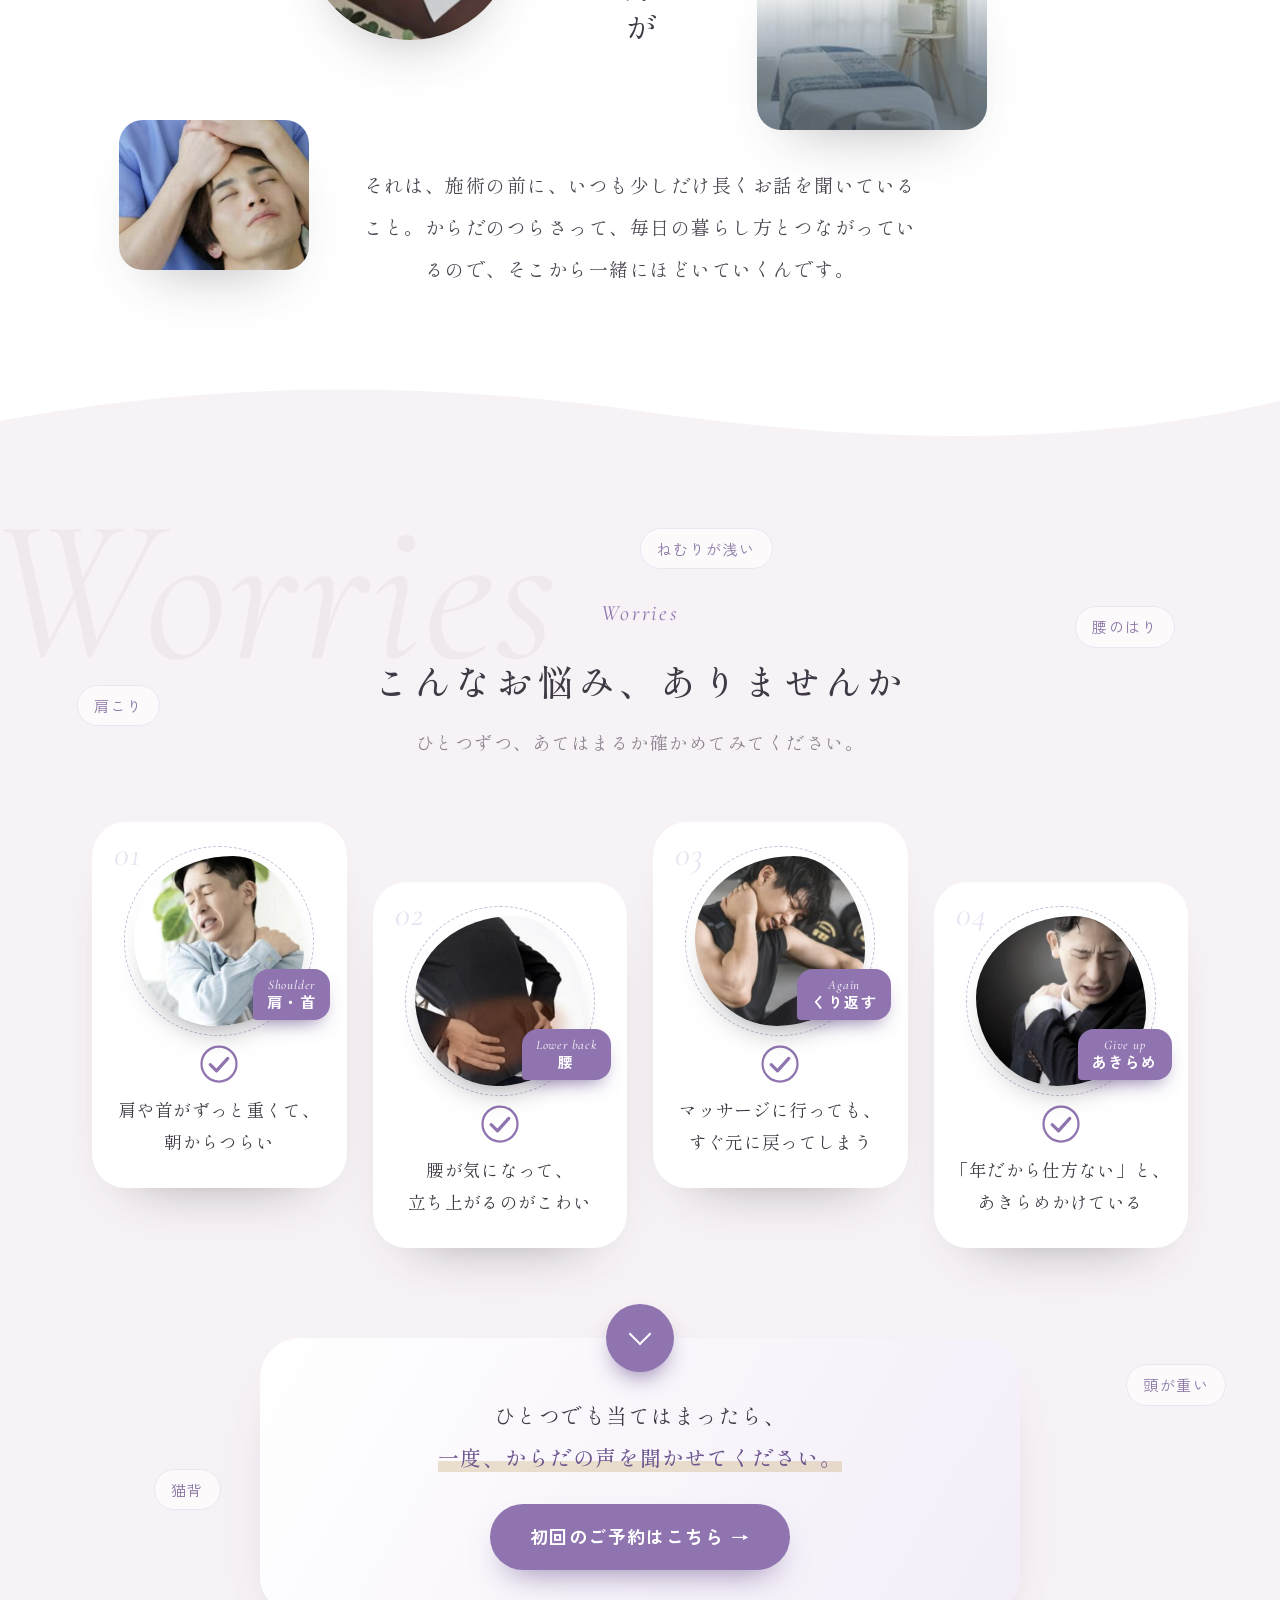
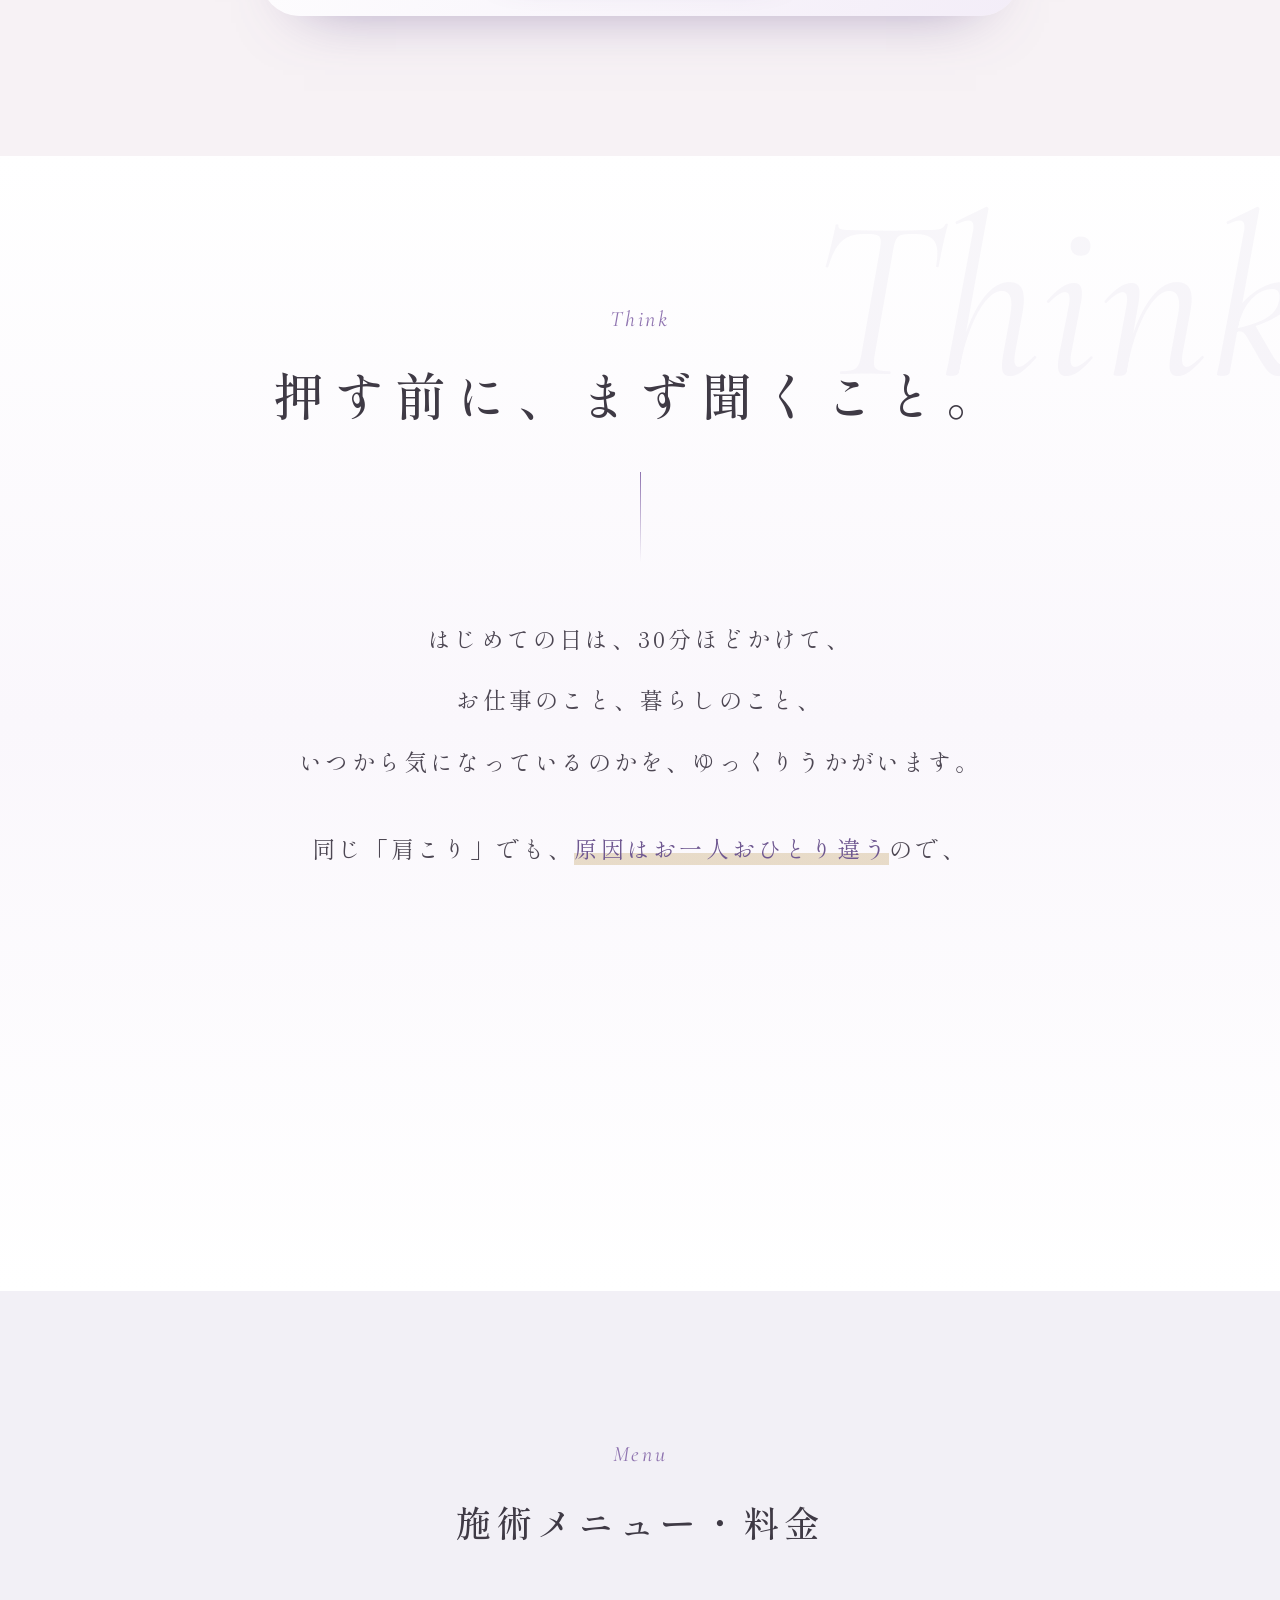
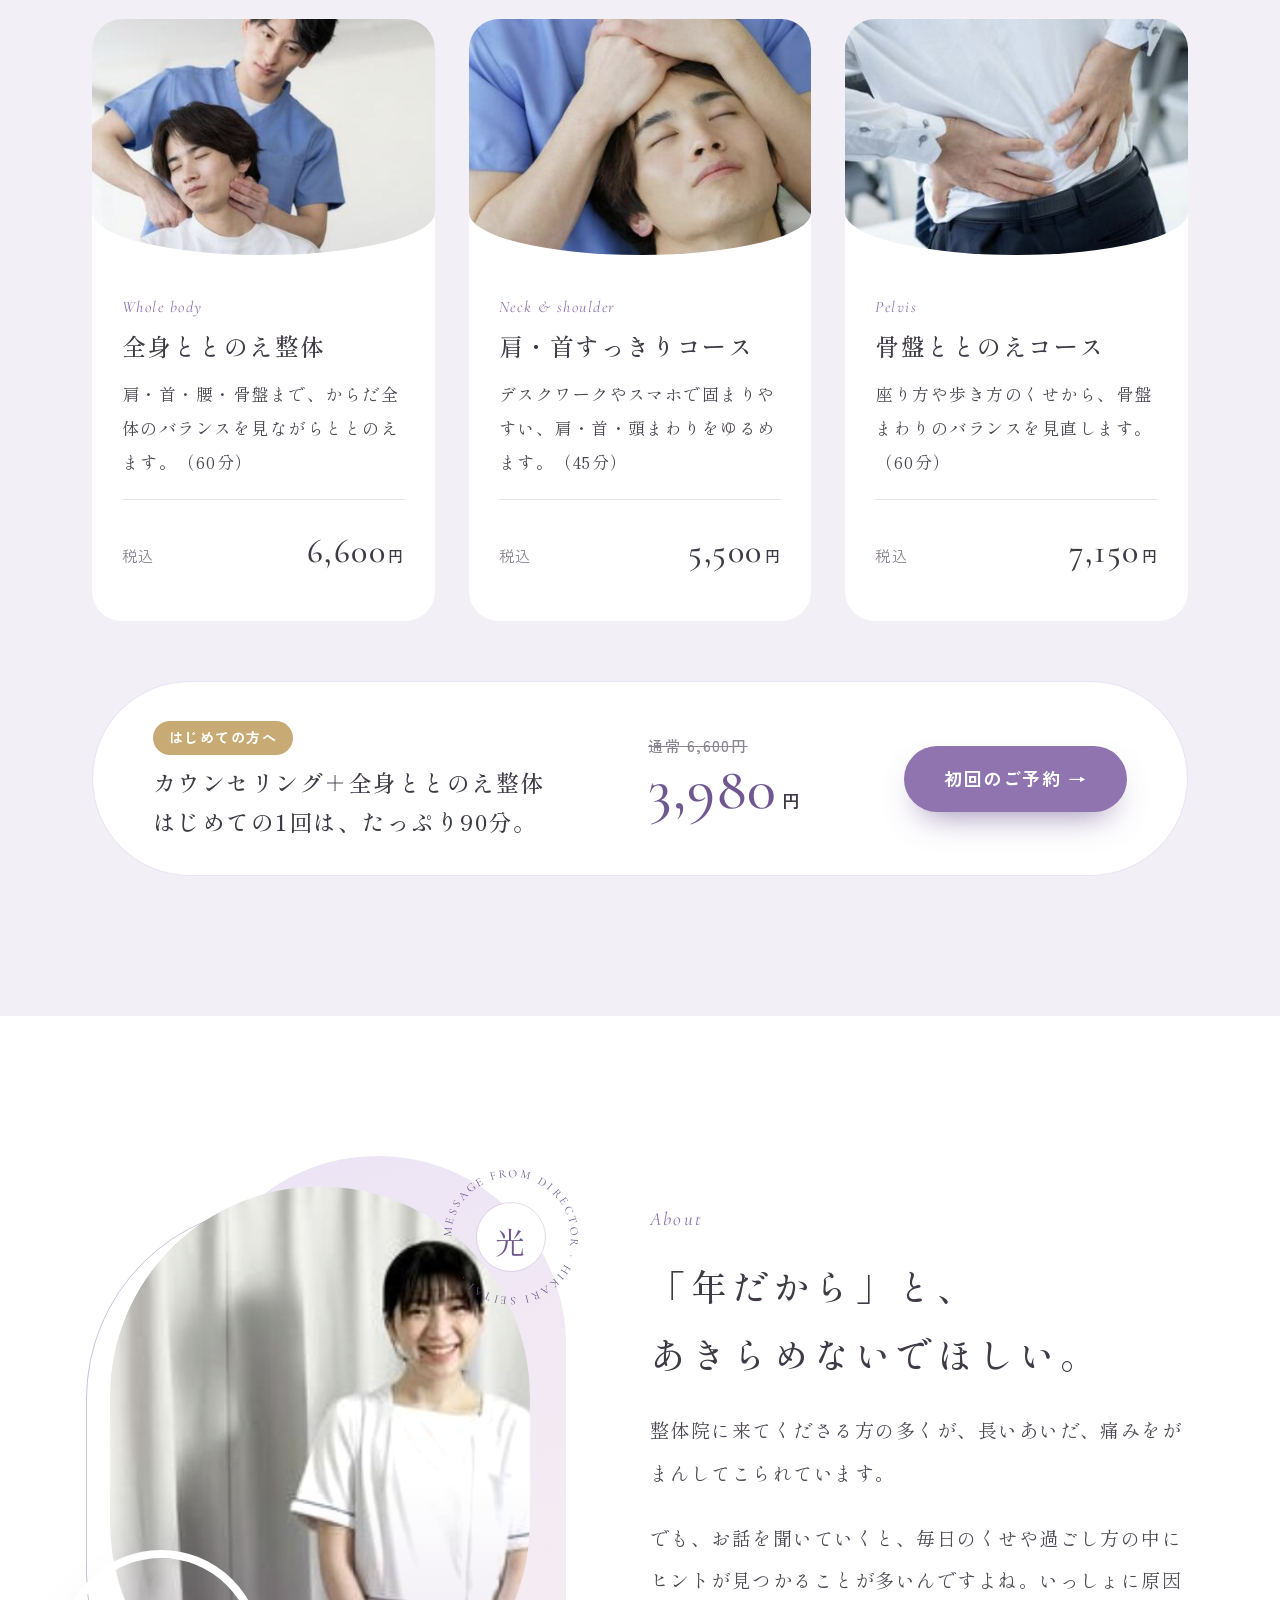
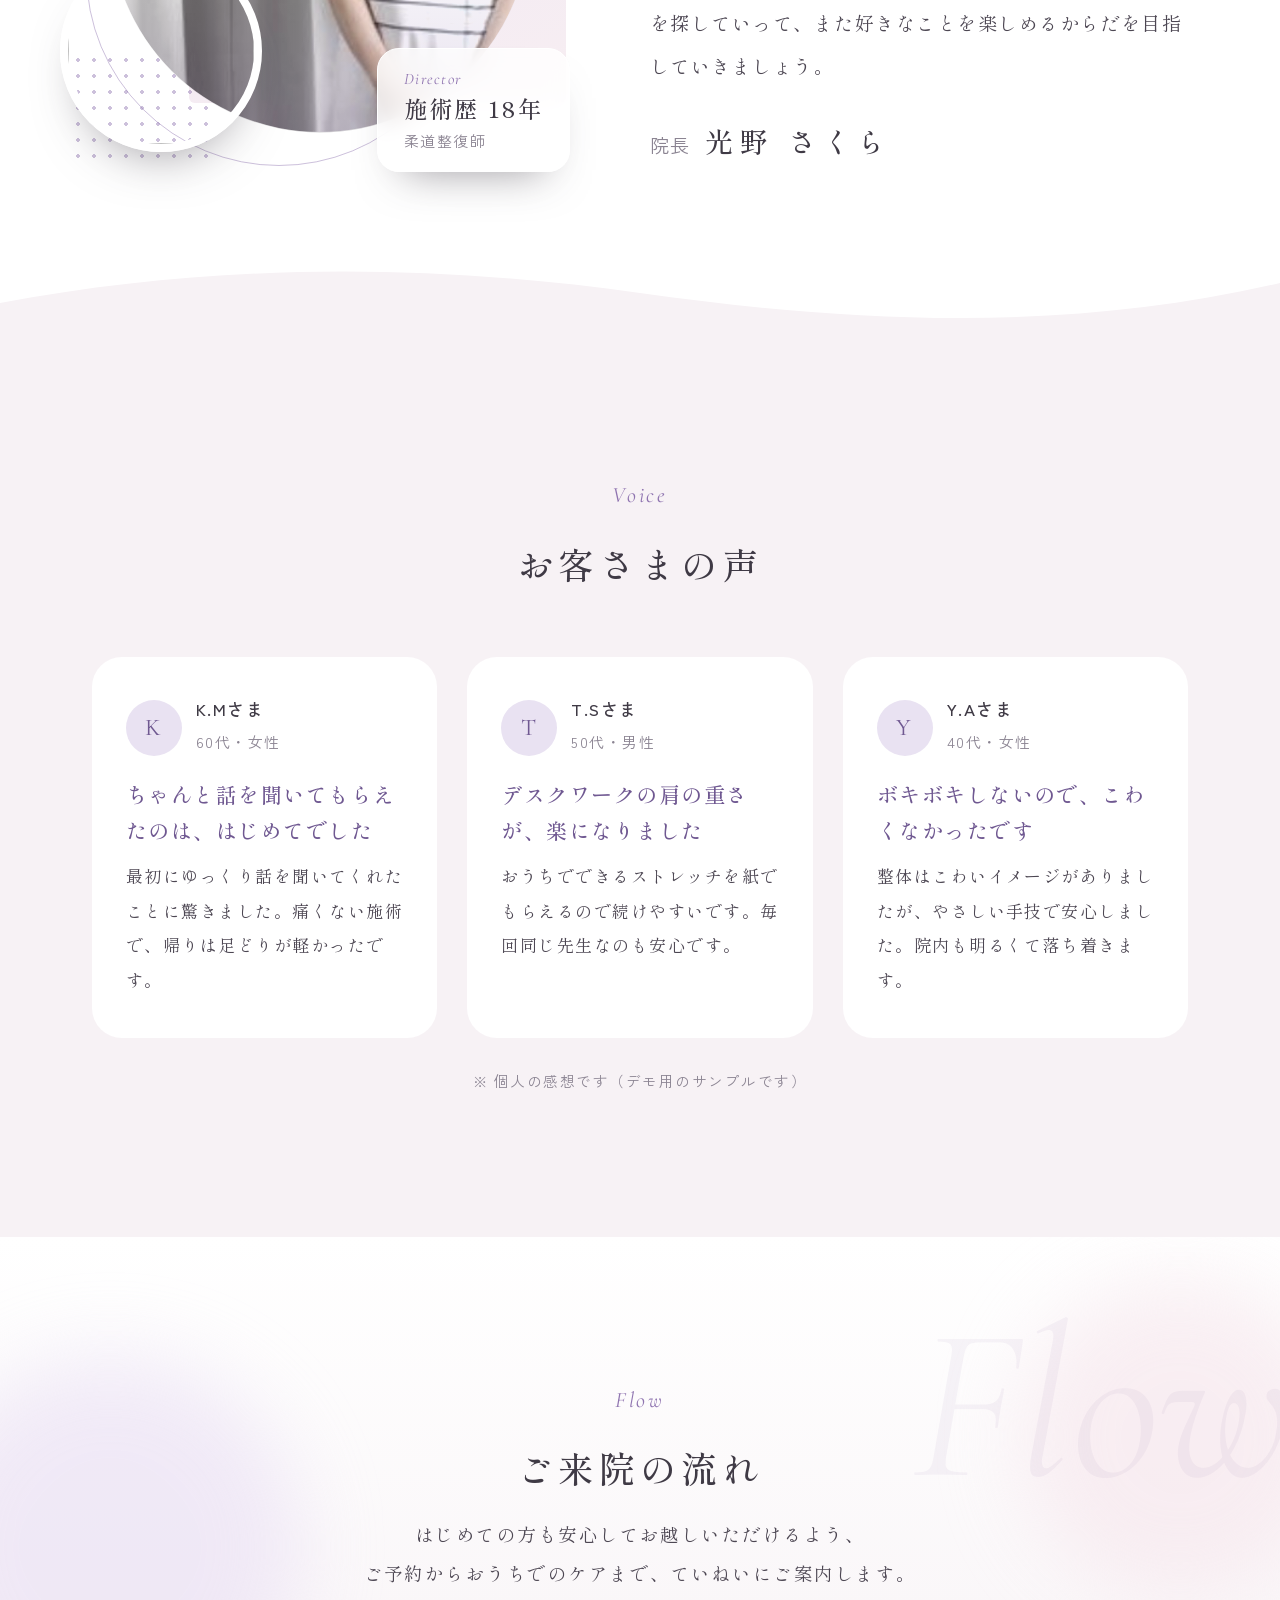
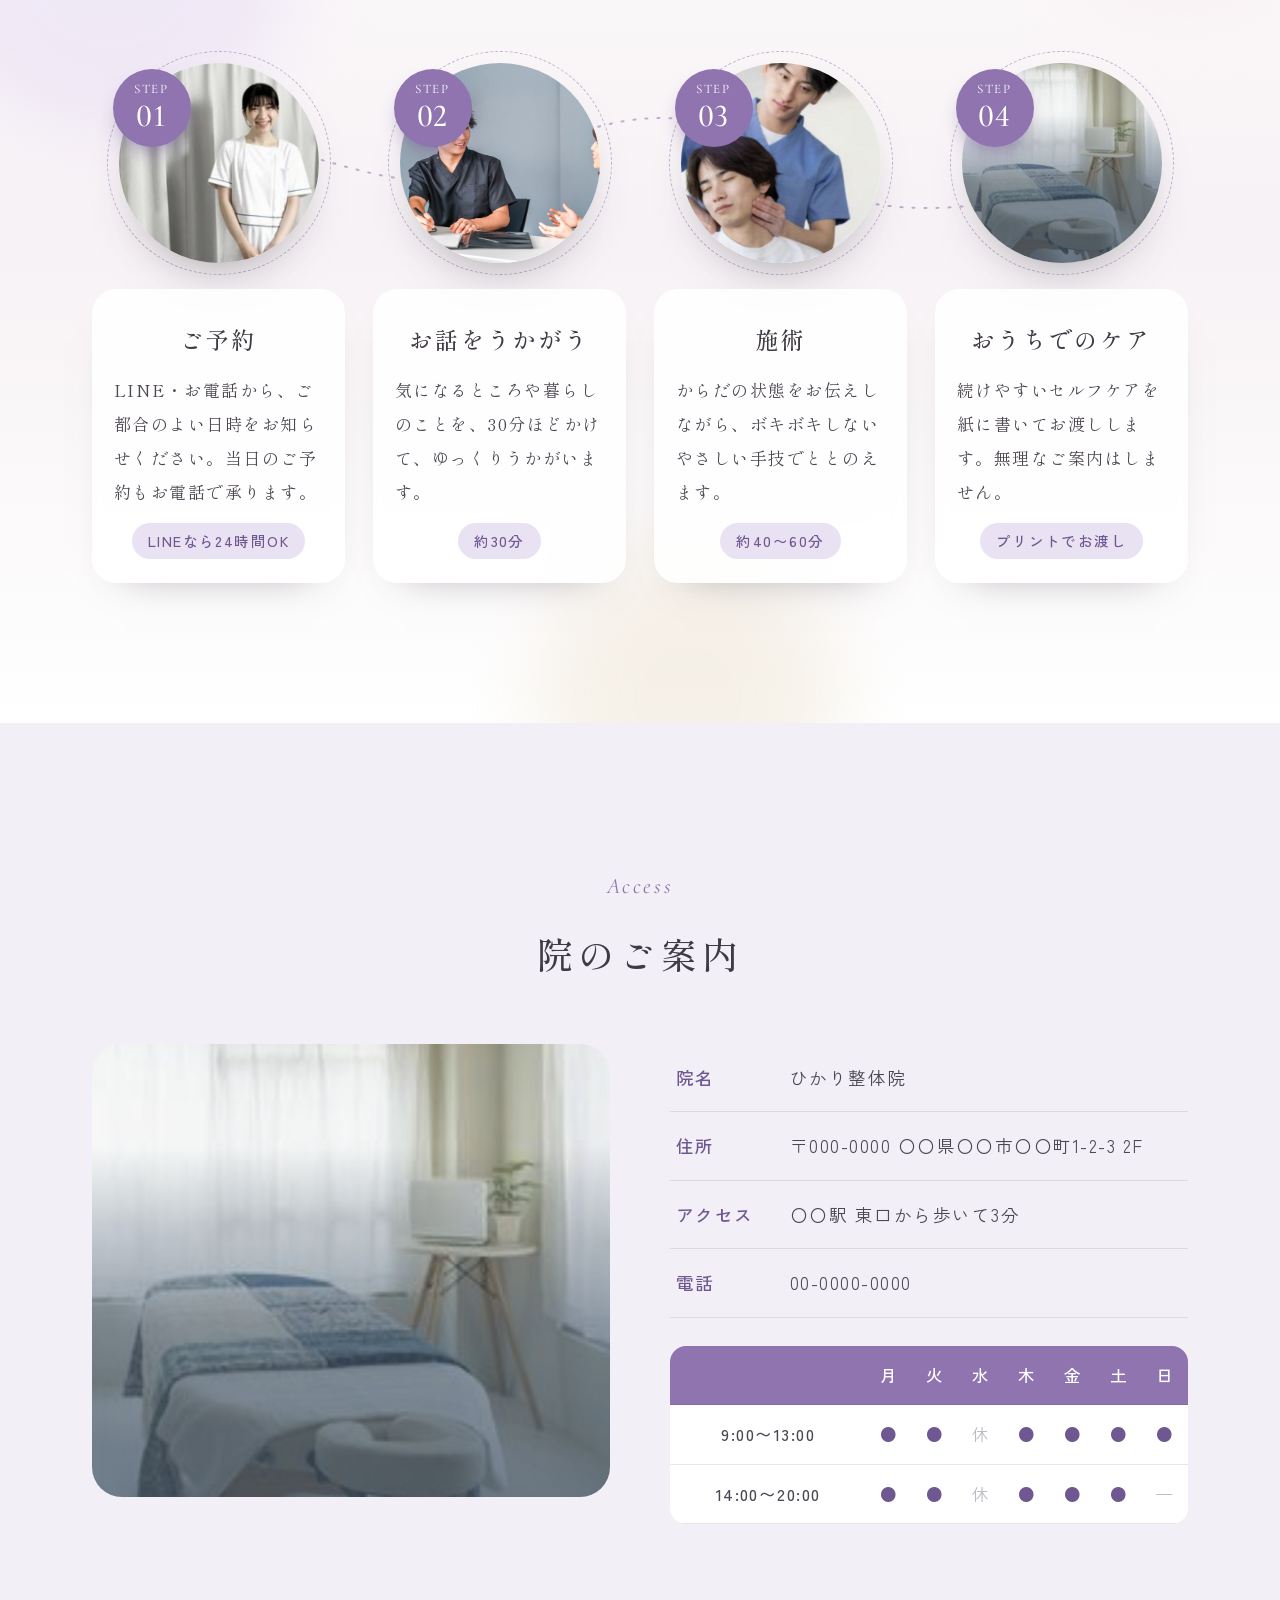
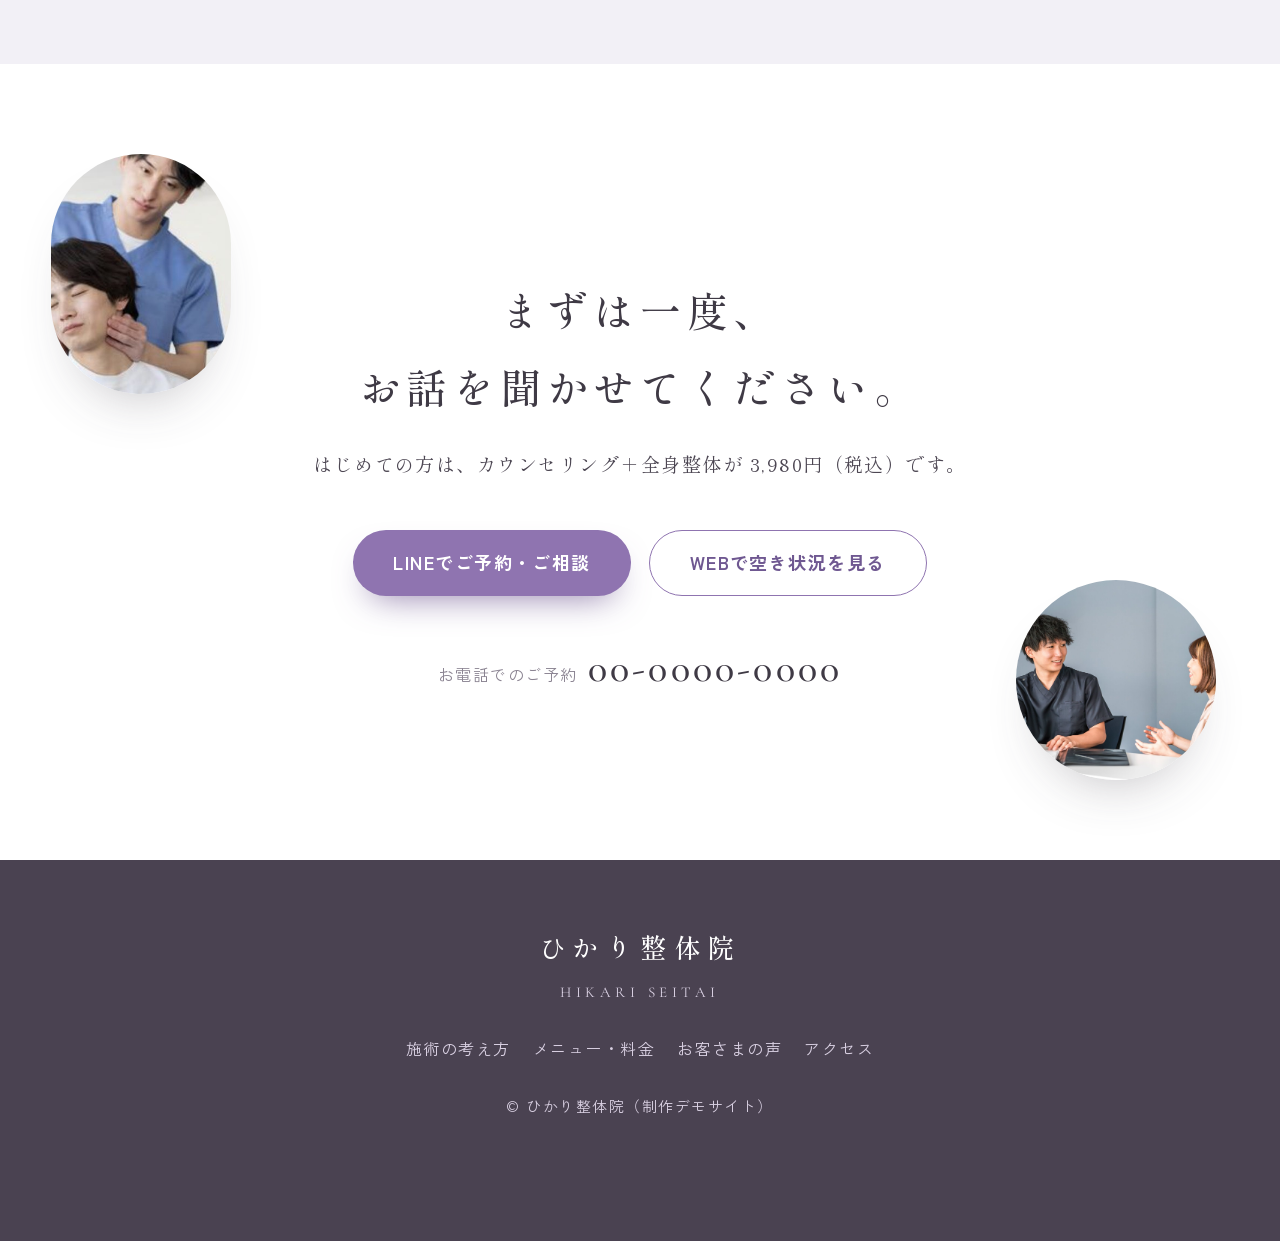
==== commit 148e3735: "hikari: 施術の考え方を写真なし・横長の文章にして、1行ずつ上から現れるアニメーションに Co-Authored-By: Claude Opus 5.5 <noreply@anthropic.c" ====
--- a/hikari/index.html
+++ b/hikari/index.html
@@ -156,14 +156,26 @@
 .wq-answer .btn{margin-top:26px}
 
 /* ===== think ===== */
-.think-grid{display:grid;grid-template-columns:1.1fr 1fr;gap:90px;align-items:center}
-.think-img{position:relative}
-.think-img .main{border-radius:200px 200px 28px 28px;overflow:hidden;aspect-ratio:4/4.3}
-.think-img .main img{width:100%;height:100%;object-fit:cover;object-position:40% center}
-.think-img .sub{position:absolute;right:-40px;bottom:-40px;width:42%;aspect-ratio:1;border-radius:50%;overflow:hidden;border:8px solid #fff}
-.think-img .sub img{width:100%;height:100%;object-fit:cover}
-.think-txt p{margin-top:24px;font-size:19px;line-height:2.25}
-.think-txt .h2{margin-bottom:10px}
+.think{overflow:hidden;background:linear-gradient(180deg,#fff,#faf7fc 50%,#fff)}
+.tk-word{position:absolute;right:-2vw;top:30px;font-family:var(--en);font-style:italic;font-size:18vw;line-height:1;color:rgba(143,116,176,.06);pointer-events:none;animation:fw 46s linear infinite alternate}
+.tk-wrap{max-width:1100px;text-align:center}
+.tk-title{margin-top:8px;font-weight:500;font-size:clamp(34px,4vw,56px);line-height:1.7;letter-spacing:.2em;color:var(--ink)}
+.tk-title span{display:inline-block}
+.tk-bar{display:block;width:1px;height:90px;margin:34px auto 46px;background:linear-gradient(var(--lav),transparent);transform-origin:top}
+.tk-in{opacity:0;transform:translateY(-40px);filter:blur(6px);transition:opacity 1.8s ease,transform 1.8s var(--slow),filter 1.8s ease}
+.tk-in.in{opacity:1;transform:none;filter:none}
+.tk-title.in span:nth-child(2){transition-delay:.4s}
+.tk-title span{opacity:0;transform:translateY(-36px);transition:opacity 1.8s ease,transform 1.8s var(--slow)}
+.tk-title.in span{opacity:1;transform:none}
+.tk-bar.tk-in{transform:scaleY(0);filter:none;transition:transform 2s var(--slow) .8s,opacity 1s ease .8s}
+.tk-bar.tk-in.in{transform:scaleY(1)}
+.tk-body{font-size:clamp(20px,1.8vw,25px);line-height:2.5;letter-spacing:.14em;color:var(--text)}
+.tk-line{overflow:hidden;padding:2px 0}
+.tk-line.gap{margin-top:1.1em}
+.tk-line span{display:inline-block;opacity:0;transform:translateY(-110%);filter:blur(4px);transition:opacity 1.6s ease,transform 1.6s var(--slow),filter 1.6s ease}
+.tk-line.in span{opacity:1;transform:none;filter:none}
+.tk-line em{font-style:normal;color:var(--lav-d);background:linear-gradient(transparent 64%,rgba(200,171,116,.38) 64%) no-repeat 0 0/0% 100%;transition:background-size 1.6s ease 1.2s}
+.tk-line.in em{background-size:100% 100%}
 
 /* ===== menu ===== */
 .menu{background:var(--mist)}
@@ -347,7 +359,8 @@
   .wq-float{display:none}
   .wq-answer{padding:50px 20px 36px;border-radius:30px}
   .wq-answer p{font-size:18px}
-  .think-img .sub{right:-6px;bottom:-30px}
+  .tk-body{font-size:17.5px;line-height:2.3;letter-spacing:.08em}
+  .tk-title{letter-spacing:.12em}
   .menu-grid,.voice-grid{grid-template-columns:1fr}
   .first{border-radius:30px;flex-direction:column;text-align:center;padding:34px 24px}
   .dir-visual{margin:0 auto;max-width:340px;padding:20px 20px 50px 20px}
@@ -449,18 +462,13 @@
 
 <!-- THINK -->
 <section class="think pad" id="think">
-  <span class="spk" style="left:6%;top:120px;animation-delay:-1s"></span><span class="spk" style="right:8%;bottom:140px;animation-delay:-3s"></span>
-  <div class="wrap think-grid">
-    <div class="think-img rv">
-      <div class="main"><img src="../assets/counsel.jpg" alt="カウンセリングの様子"></div>
-      <div class="sub"><img src="../assets/table.jpg" alt=""></div>
-    </div>
-    <div class="think-txt rv d1">
-      <p class="label">Think</p>
-      <h2 class="h2">押す前に、<br>まず聞くこと。</h2>
-      <p>はじめての日は、30分ほどかけて、お仕事のこと、暮らしのこと、いつから気になっているのかをうかがいます。</p>
-      <p>同じ「肩こり」でも、原因はお一人おひとり違うので、話を聞かずに施術を始めることはしません。ボキボキ鳴らさない、やさしい手技で、からだの状態を一緒に確かめながら進めていきます。</p>
-    </div>
+  <span class="tk-word" aria-hidden="true">Think</span>
+  <span class="spk" style="left:6%;top:120px;animation-delay:-1s"></span><span class="spk" style="right:8%;bottom:140px;animation-delay:-3s"></span><span class="spk" style="right:20%;top:200px;animation-delay:-5s"></span>
+  <div class="wrap tk-wrap">
+    <p class="label tk-in">Think</p>
+    <h2 class="tk-title tk-in"><span>押す前に、</span><span>まず聞くこと。</span></h2>
+    <span class="tk-bar tk-in" aria-hidden="true"></span>
+    <div class="tk-body"><p class="tk-line"><span>はじめての日は、30分ほどかけて、</span></p><p class="tk-line"><span>お仕事のこと、暮らしのこと、</span></p><p class="tk-line"><span>いつから気になっているのかを、ゆっくりうかがいます。</span></p><p class="tk-line gap"><span>同じ「肩こり」でも、<em>原因はお一人おひとり違う</em>ので、</span></p><p class="tk-line"><span>話を聞かずに施術を始めることはしません。</span></p><p class="tk-line gap"><span>ボキボキ鳴らさない、<em>やさしい手技</em>で、</span></p><p class="tk-line"><span>からだの状態を一緒に確かめながら、</span></p><p class="tk-line"><span><em>納得してから</em>進めていきます。</span></p></div>
   </div>
 </section>
 
@@ -594,7 +602,9 @@
   var ph=document.querySelectorAll('.hero .ph'),i=0;
   setInterval(function(){ph[i].classList.remove('on');i=(i+1)%ph.length;ph[i].classList.add('on')},8000);
   var io=new IntersectionObserver(function(es){es.forEach(function(e){if(e.isIntersecting){e.target.classList.add('in');io.unobserve(e.target)}})},{threshold:.15,rootMargin:'0px 0px -6% 0px'});
-  document.querySelectorAll('.rv,.flow-box,.dir-visual,.wq-grid').forEach(function(el){io.observe(el)});
+  document.querySelectorAll('.rv,.flow-box,.dir-visual,.wq-grid,.tk-in').forEach(function(el){io.observe(el)});
+  var q=0,qt=0;var io2=new IntersectionObserver(function(es){es.forEach(function(e){if(!e.isIntersecting)return;var now=Date.now();if(now-qt>900)q=0;qt=now;var el=e.target;setTimeout(function(){el.classList.add('in')},400+q*450);q++;io2.unobserve(el)})},{threshold:.6,rootMargin:'0px 0px -8% 0px'});
+  document.querySelectorAll('.tk-line').forEach(function(el){io2.observe(el)});
   var ui=document.getElementById('topUi'),cta=document.getElementById('fixedCta');
   window.addEventListener('scroll',function(){var y=window.scrollY;ui.classList.toggle('stuck',y>30);cta.classList.toggle('show',y>window.innerHeight*.6)},{passive:true});
 })();
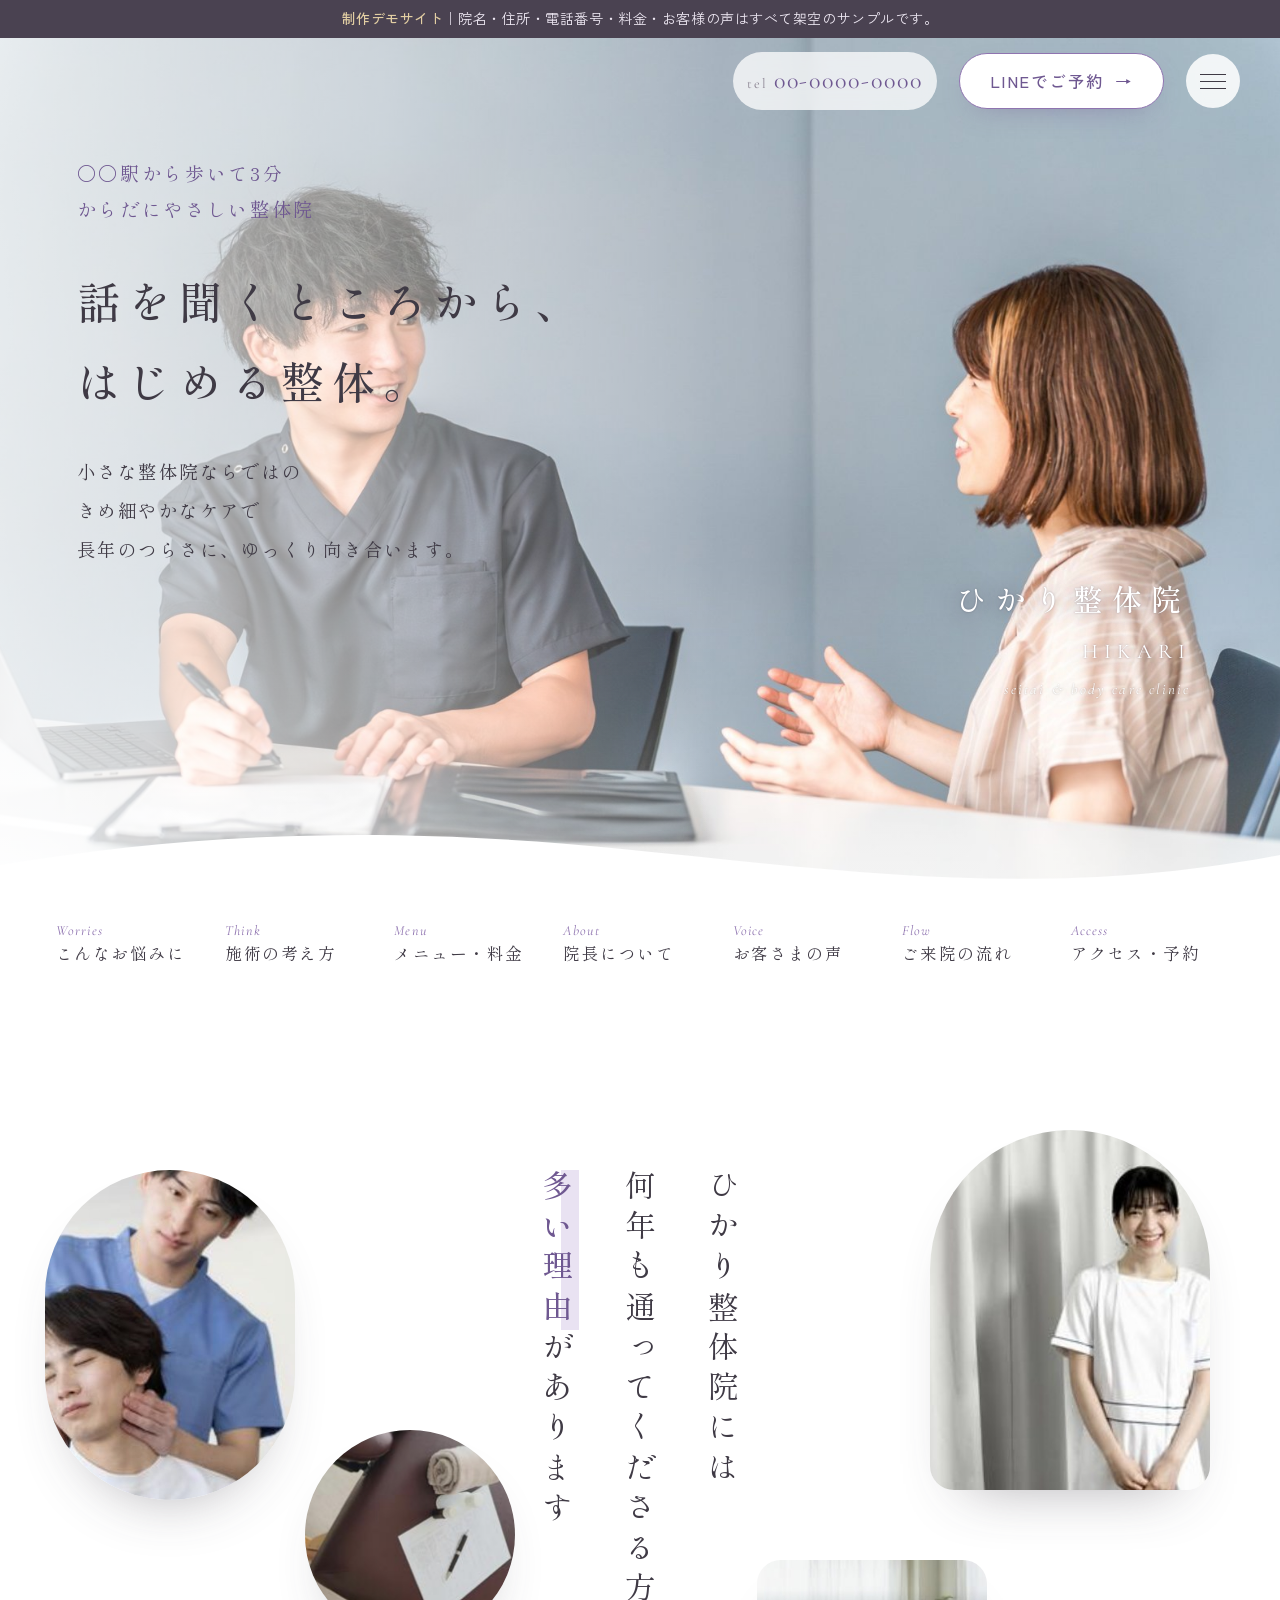
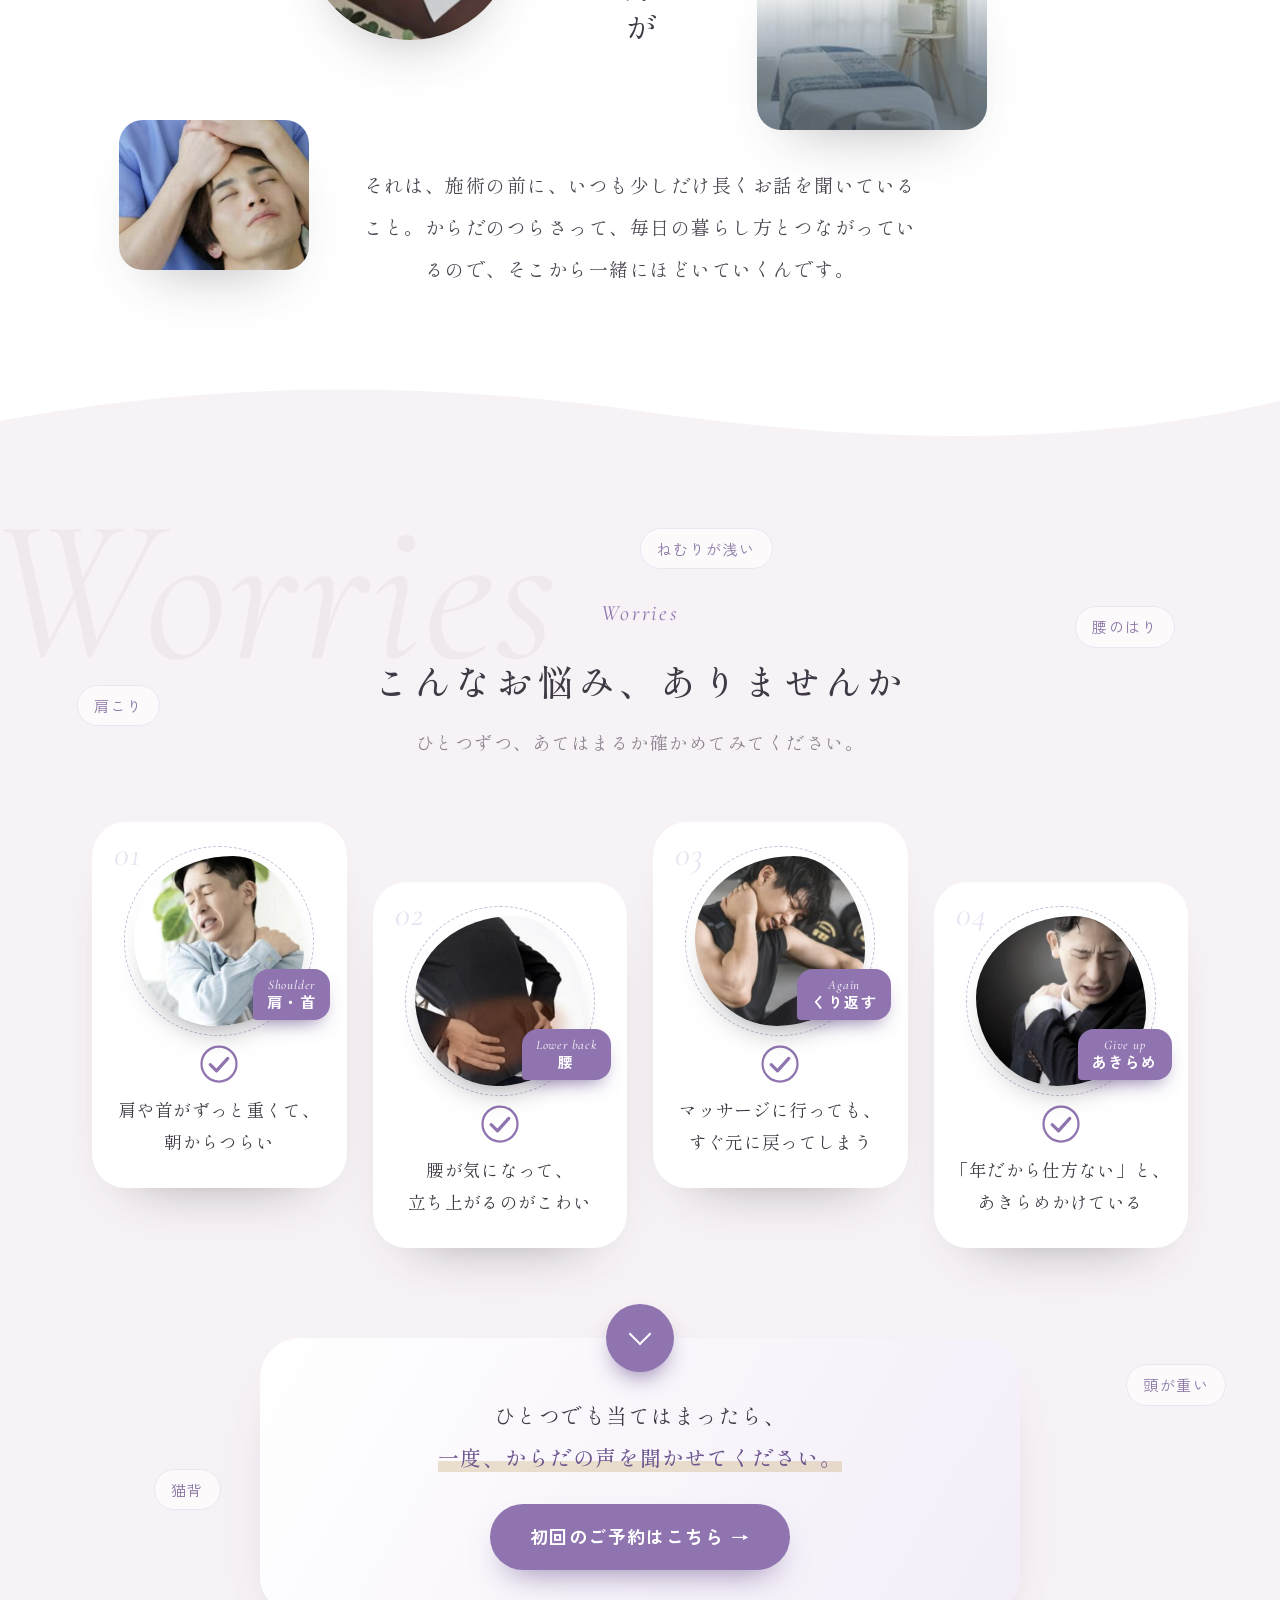
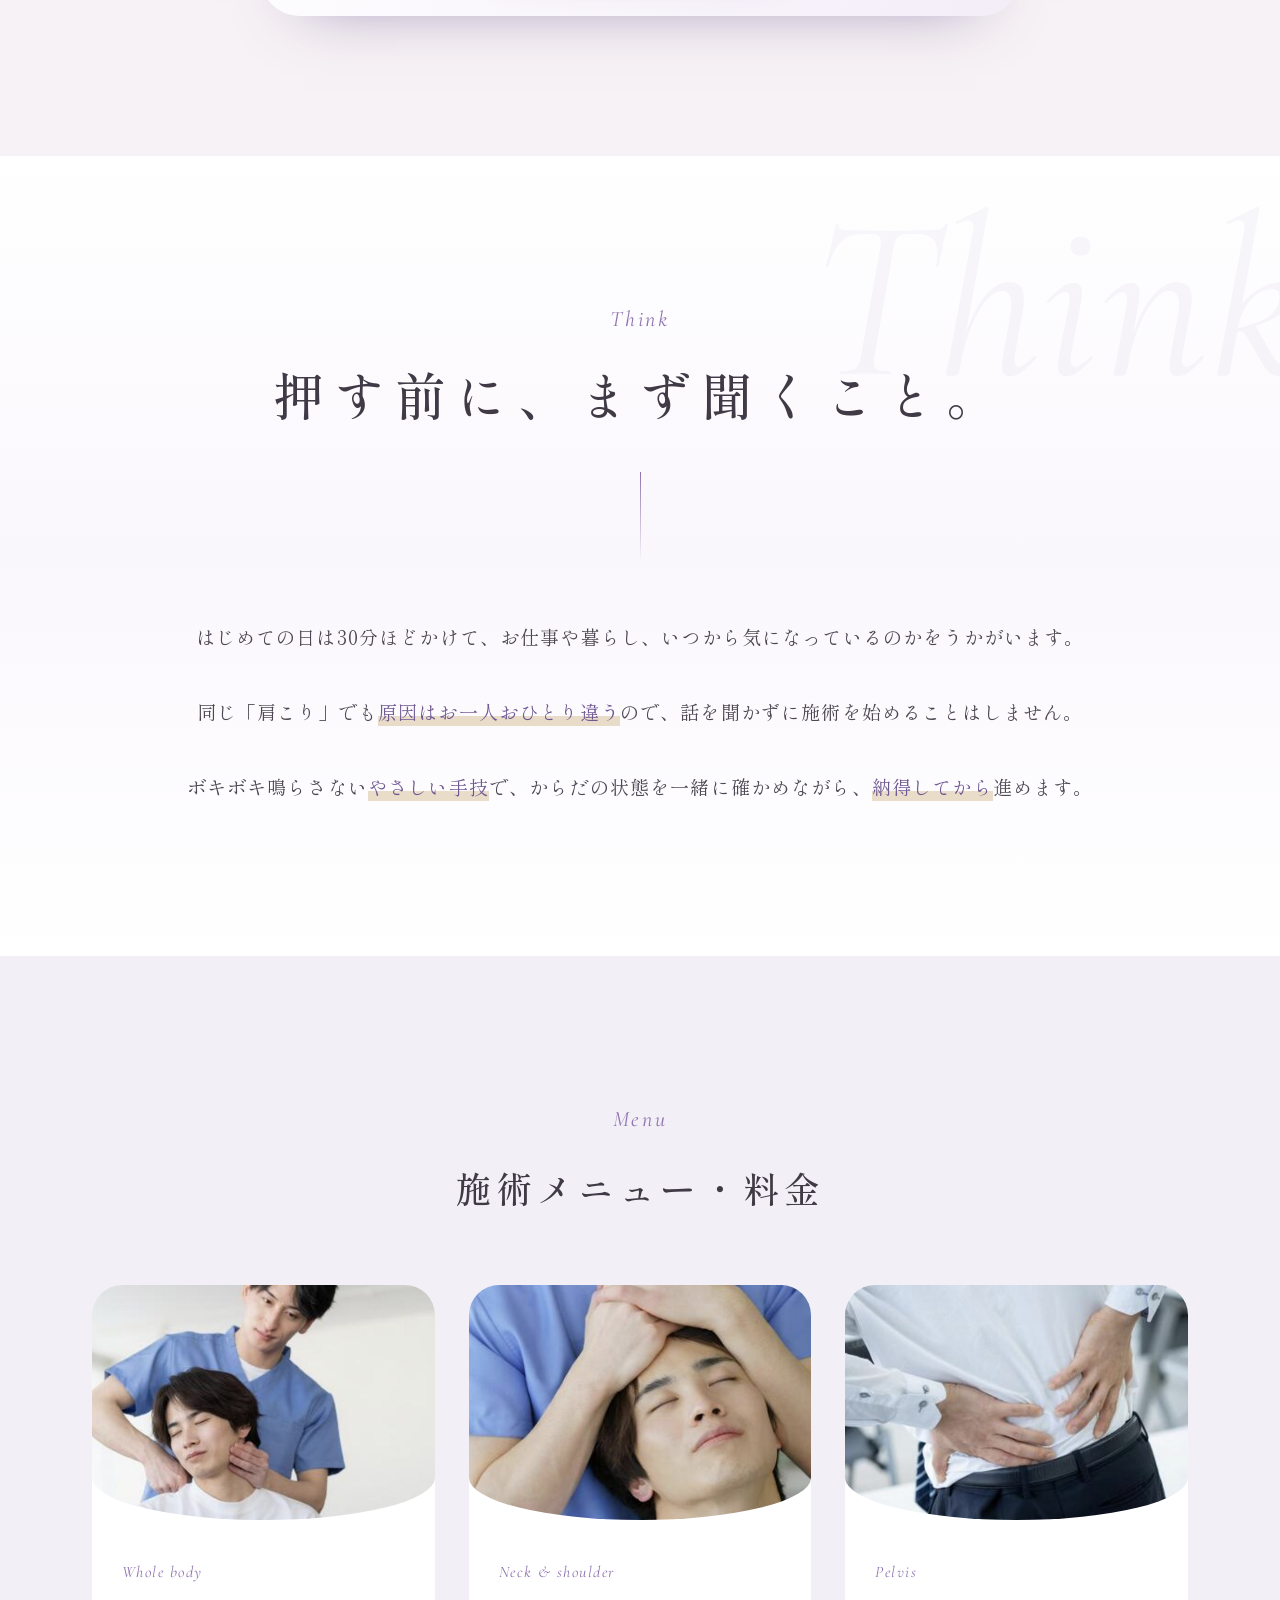
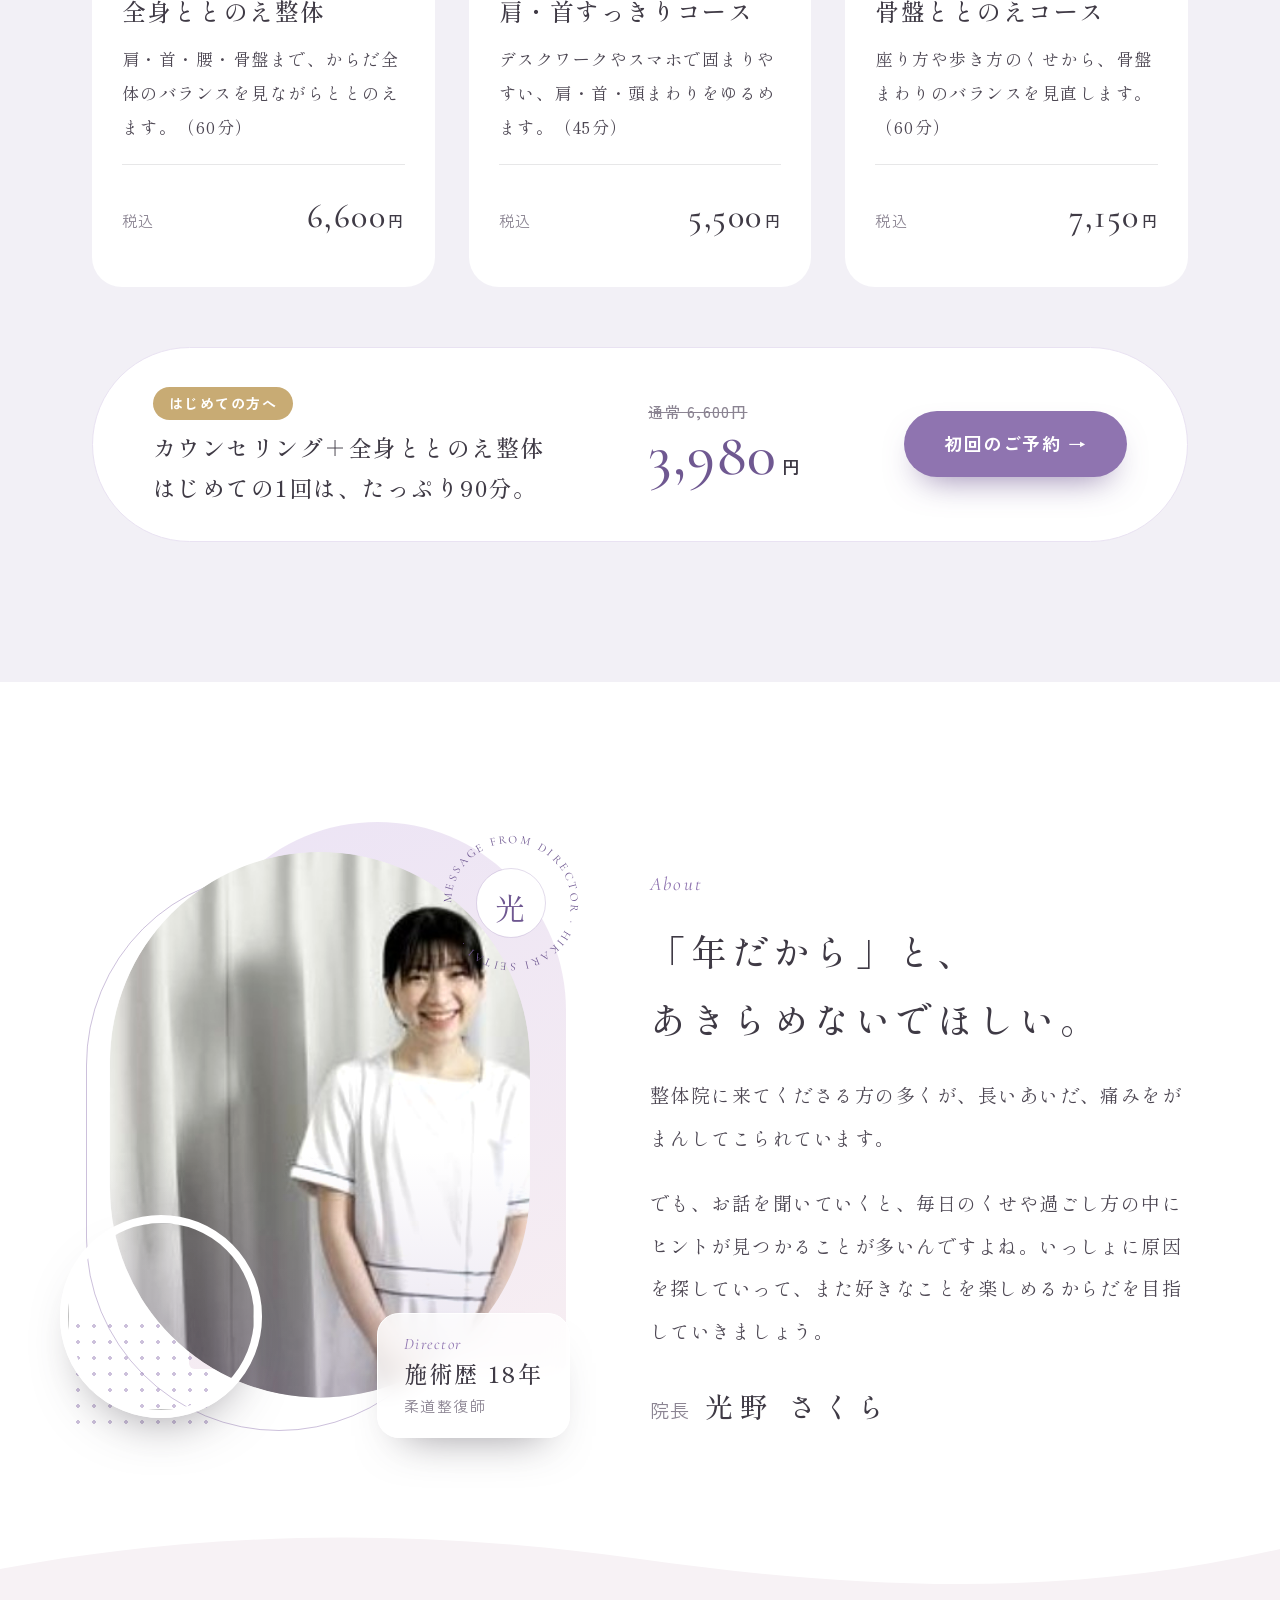
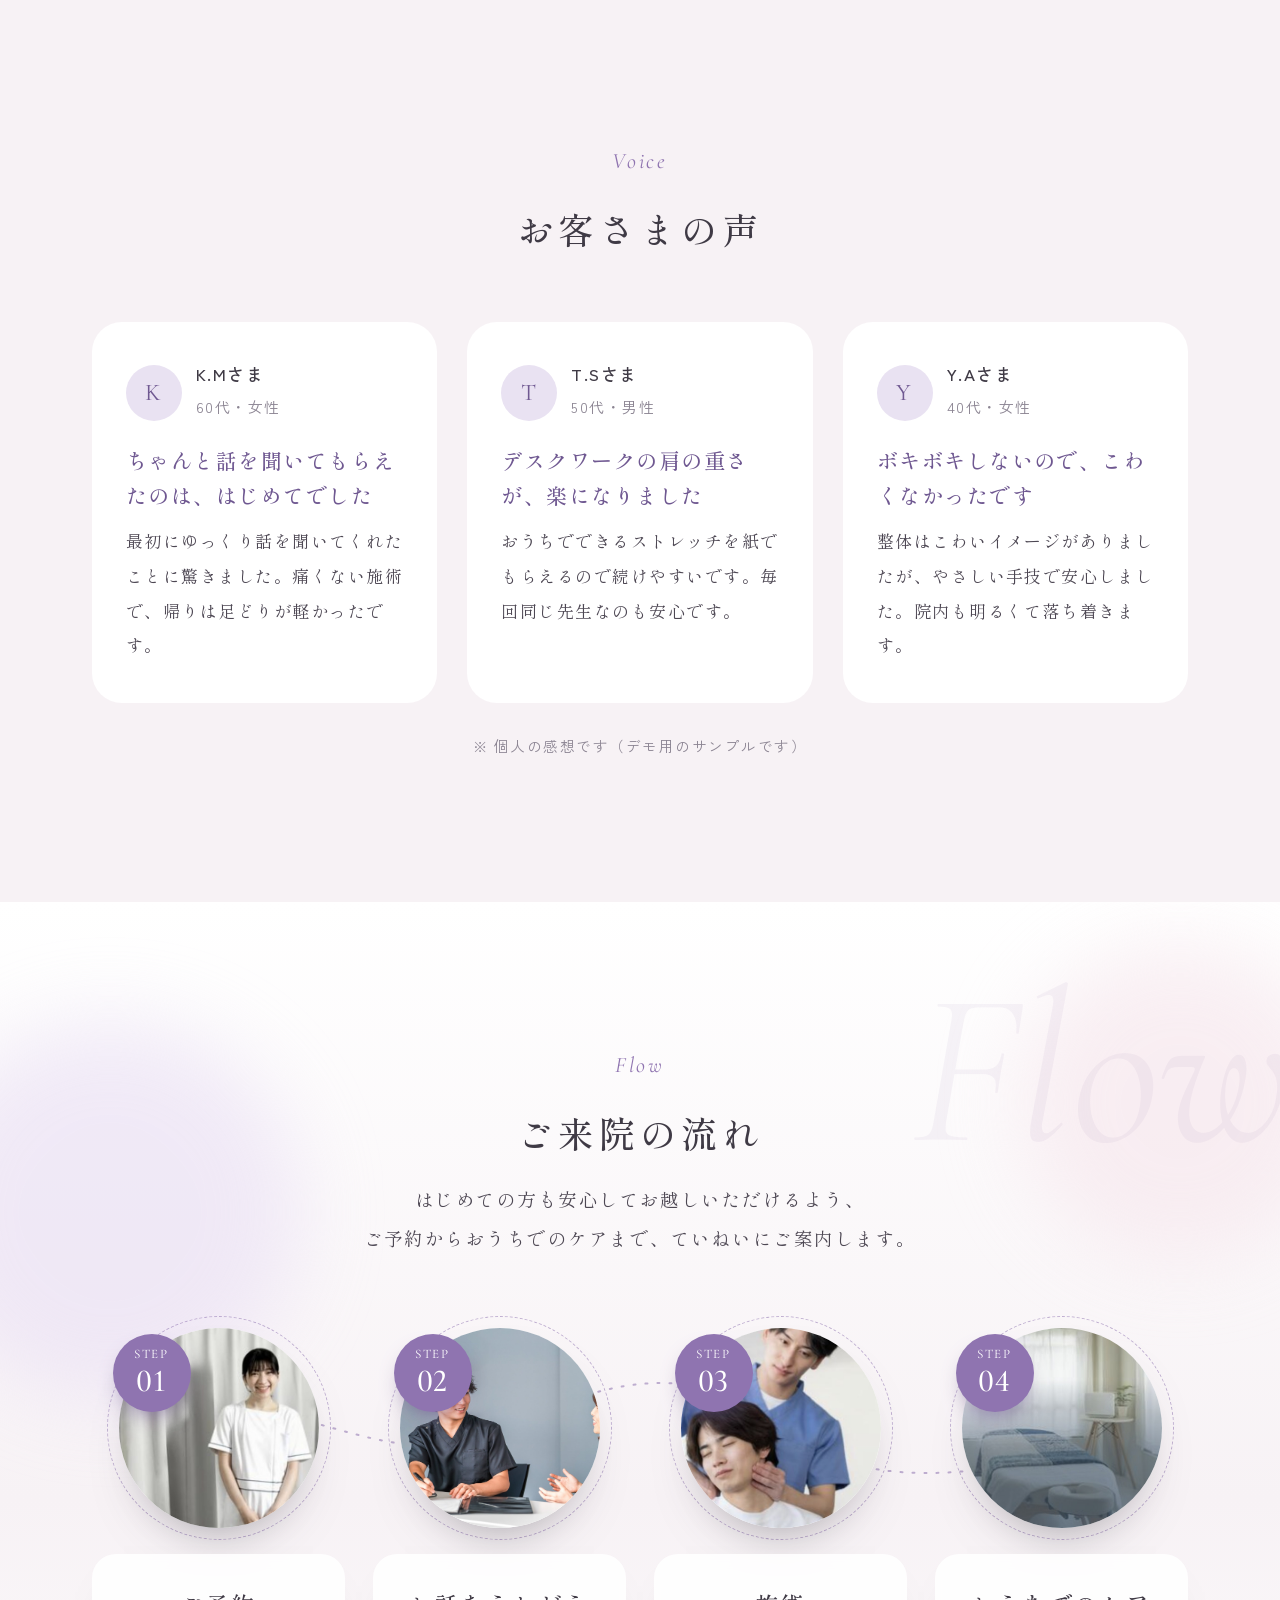
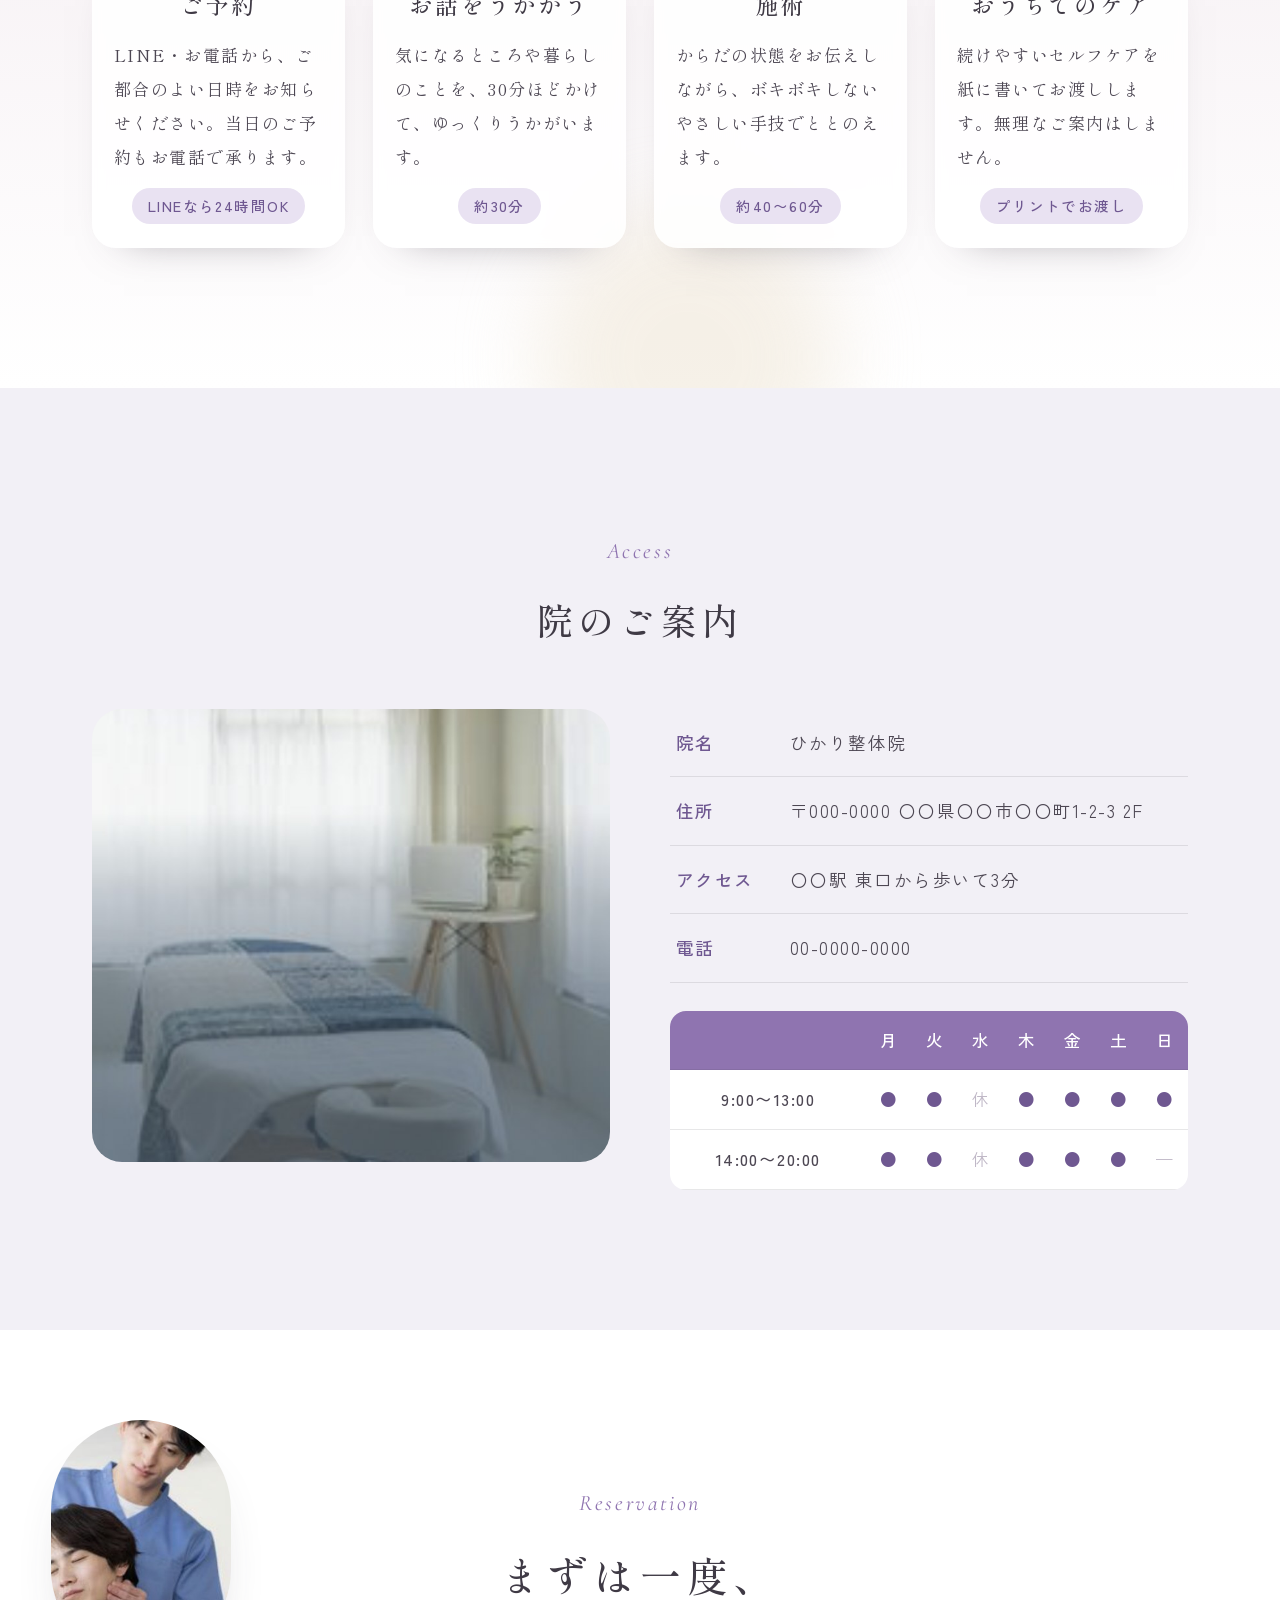
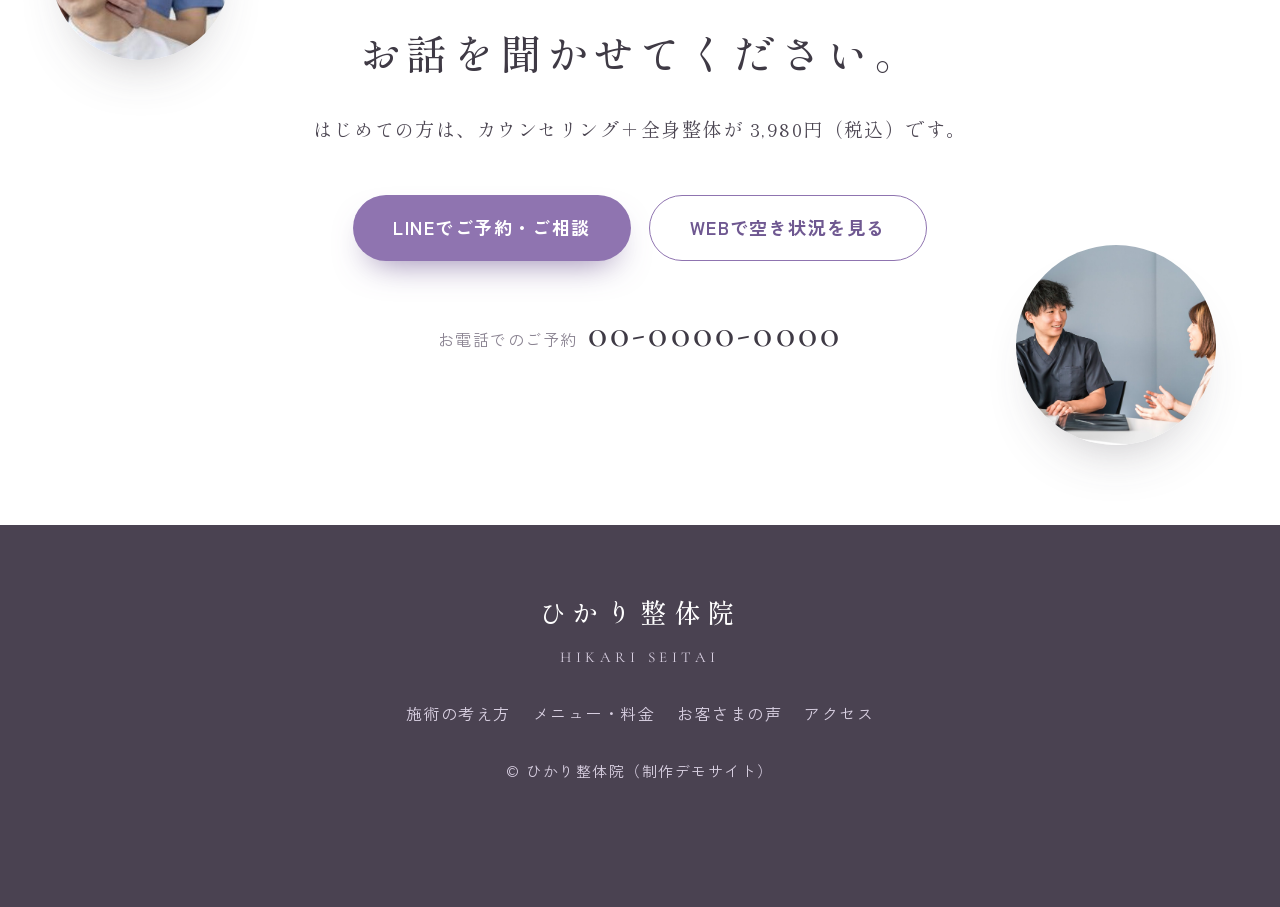
==== commit 921a0d34: "hikari: 施術の考え方の文章を3本の長い行にまとめてバランス調整 Co-Authored-By: Claude Opus 5.5 <noreply@anthropic.com> Claude-S" ====
--- a/hikari/index.html
+++ b/hikari/index.html
@@ -158,7 +158,7 @@
 /* ===== think ===== */
 .think{overflow:hidden;background:linear-gradient(180deg,#fff,#faf7fc 50%,#fff)}
 .tk-word{position:absolute;right:-2vw;top:30px;font-family:var(--en);font-style:italic;font-size:18vw;line-height:1;color:rgba(143,116,176,.06);pointer-events:none;animation:fw 46s linear infinite alternate}
-.tk-wrap{max-width:1100px;text-align:center}
+.tk-wrap{max-width:1180px;text-align:center}
 .tk-title{margin-top:8px;font-weight:500;font-size:clamp(34px,4vw,56px);line-height:1.7;letter-spacing:.2em;color:var(--ink)}
 .tk-title span{display:inline-block}
 .tk-bar{display:block;width:1px;height:90px;margin:34px auto 46px;background:linear-gradient(var(--lav),transparent);transform-origin:top}
@@ -169,8 +169,9 @@
 .tk-title.in span{opacity:1;transform:none}
 .tk-bar.tk-in{transform:scaleY(0);filter:none;transition:transform 2s var(--slow) .8s,opacity 1s ease .8s}
 .tk-bar.tk-in.in{transform:scaleY(1)}
-.tk-body{font-size:clamp(20px,1.8vw,25px);line-height:2.5;letter-spacing:.14em;color:var(--text)}
-.tk-line{overflow:hidden;padding:2px 0}
+.tk-body{font-size:clamp(17px,1.5vw,22px);line-height:2.4;letter-spacing:.06em;color:var(--text)}
+.tk-line{overflow:hidden;padding:6px 0;white-space:nowrap}
+.tk-line+.tk-line{margin-top:.9em}
 .tk-line.gap{margin-top:1.1em}
 .tk-line span{display:inline-block;opacity:0;transform:translateY(-110%);filter:blur(4px);transition:opacity 1.6s ease,transform 1.6s var(--slow),filter 1.6s ease}
 .tk-line.in span{opacity:1;transform:none;filter:none}
@@ -359,7 +360,8 @@
   .wq-float{display:none}
   .wq-answer{padding:50px 20px 36px;border-radius:30px}
   .wq-answer p{font-size:18px}
-  .tk-body{font-size:17.5px;line-height:2.3;letter-spacing:.08em}
+  .tk-body{font-size:17.5px;line-height:2.2;letter-spacing:.05em;text-align:left}
+  .tk-line{white-space:normal}
   .tk-title{letter-spacing:.12em}
   .menu-grid,.voice-grid{grid-template-columns:1fr}
   .first{border-radius:30px;flex-direction:column;text-align:center;padding:34px 24px}
@@ -468,7 +470,7 @@
     <p class="label tk-in">Think</p>
     <h2 class="tk-title tk-in"><span>押す前に、</span><span>まず聞くこと。</span></h2>
     <span class="tk-bar tk-in" aria-hidden="true"></span>
-    <div class="tk-body"><p class="tk-line"><span>はじめての日は、30分ほどかけて、</span></p><p class="tk-line"><span>お仕事のこと、暮らしのこと、</span></p><p class="tk-line"><span>いつから気になっているのかを、ゆっくりうかがいます。</span></p><p class="tk-line gap"><span>同じ「肩こり」でも、<em>原因はお一人おひとり違う</em>ので、</span></p><p class="tk-line"><span>話を聞かずに施術を始めることはしません。</span></p><p class="tk-line gap"><span>ボキボキ鳴らさない、<em>やさしい手技</em>で、</span></p><p class="tk-line"><span>からだの状態を一緒に確かめながら、</span></p><p class="tk-line"><span><em>納得してから</em>進めていきます。</span></p></div>
+    <div class="tk-body"><p class="tk-line"><span>はじめての日は30分ほどかけて、お仕事や暮らし、いつから気になっているのかをうかがいます。</span></p><p class="tk-line"><span>同じ「肩こり」でも<em>原因はお一人おひとり違う</em>ので、話を聞かずに施術を始めることはしません。</span></p><p class="tk-line"><span>ボキボキ鳴らさない<em>やさしい手技</em>で、からだの状態を一緒に確かめながら、<em>納得してから</em>進めます。</span></p></div>
   </div>
 </section>
 
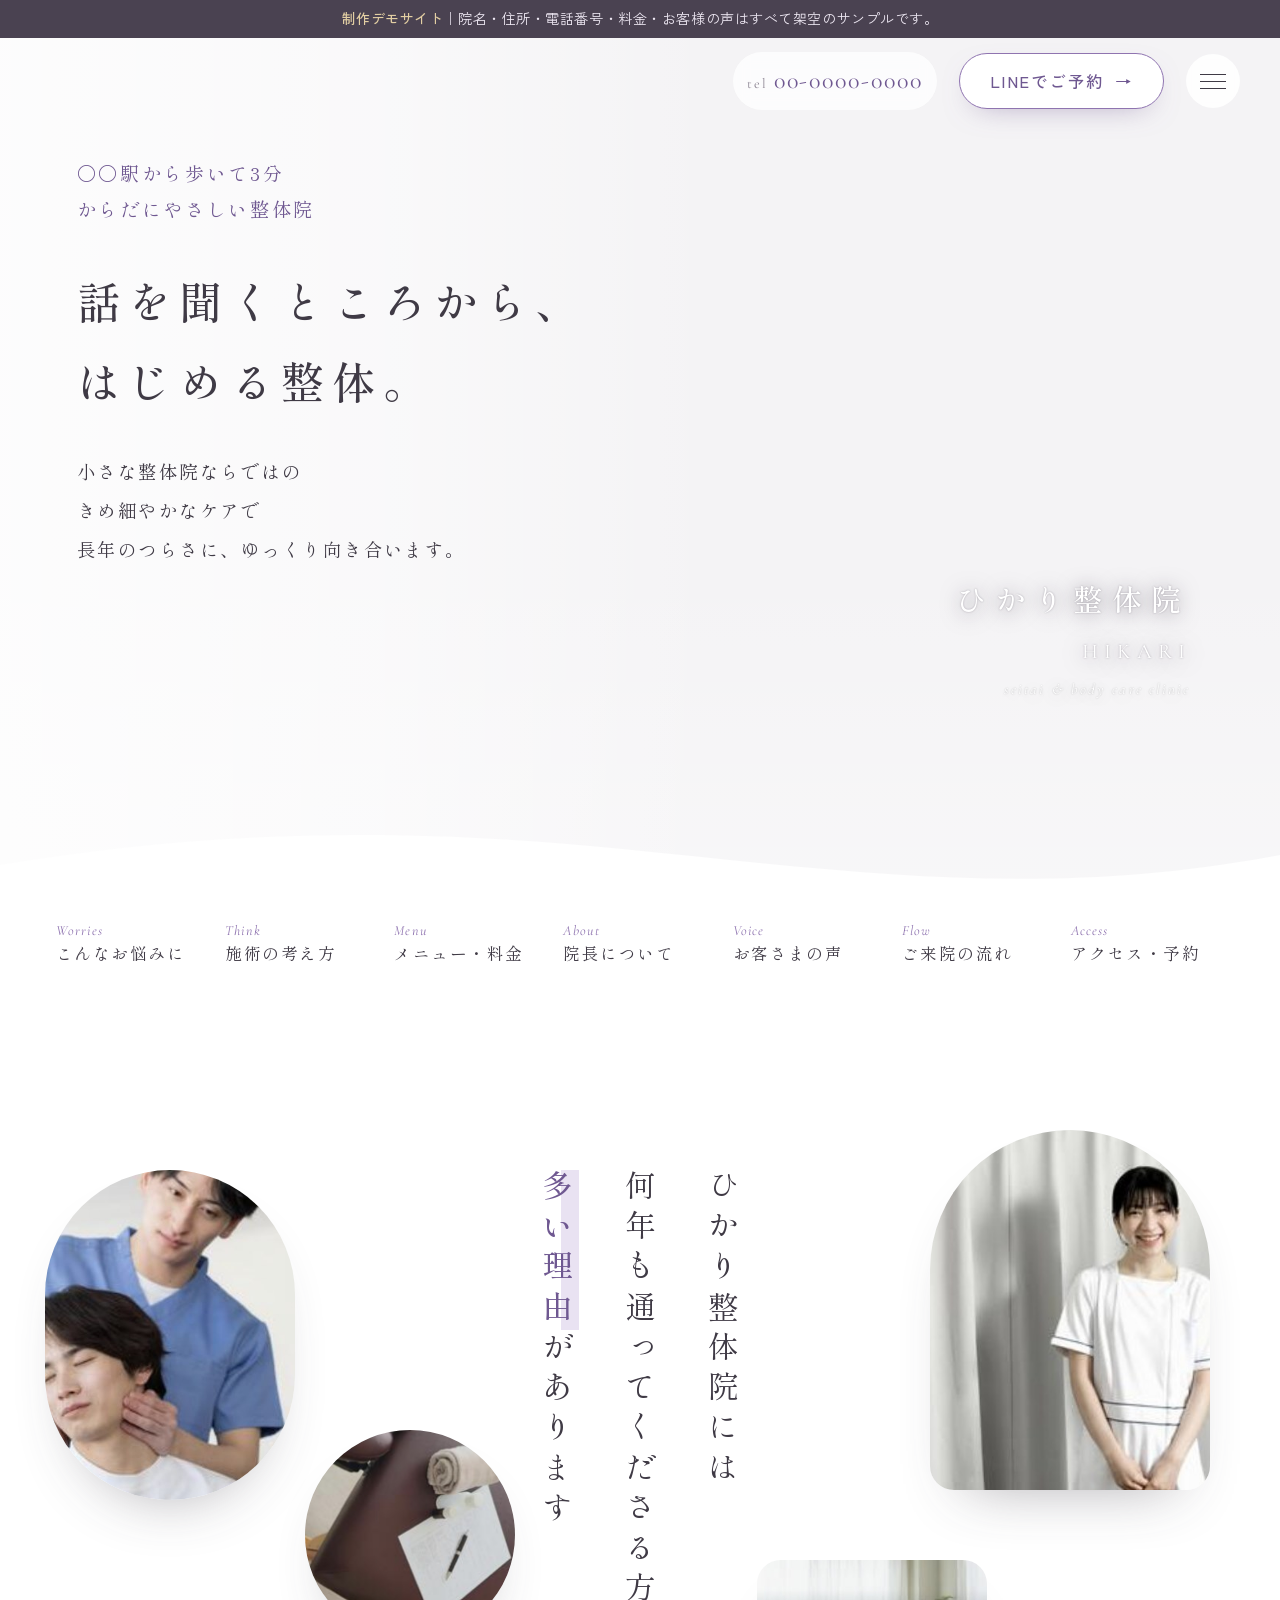
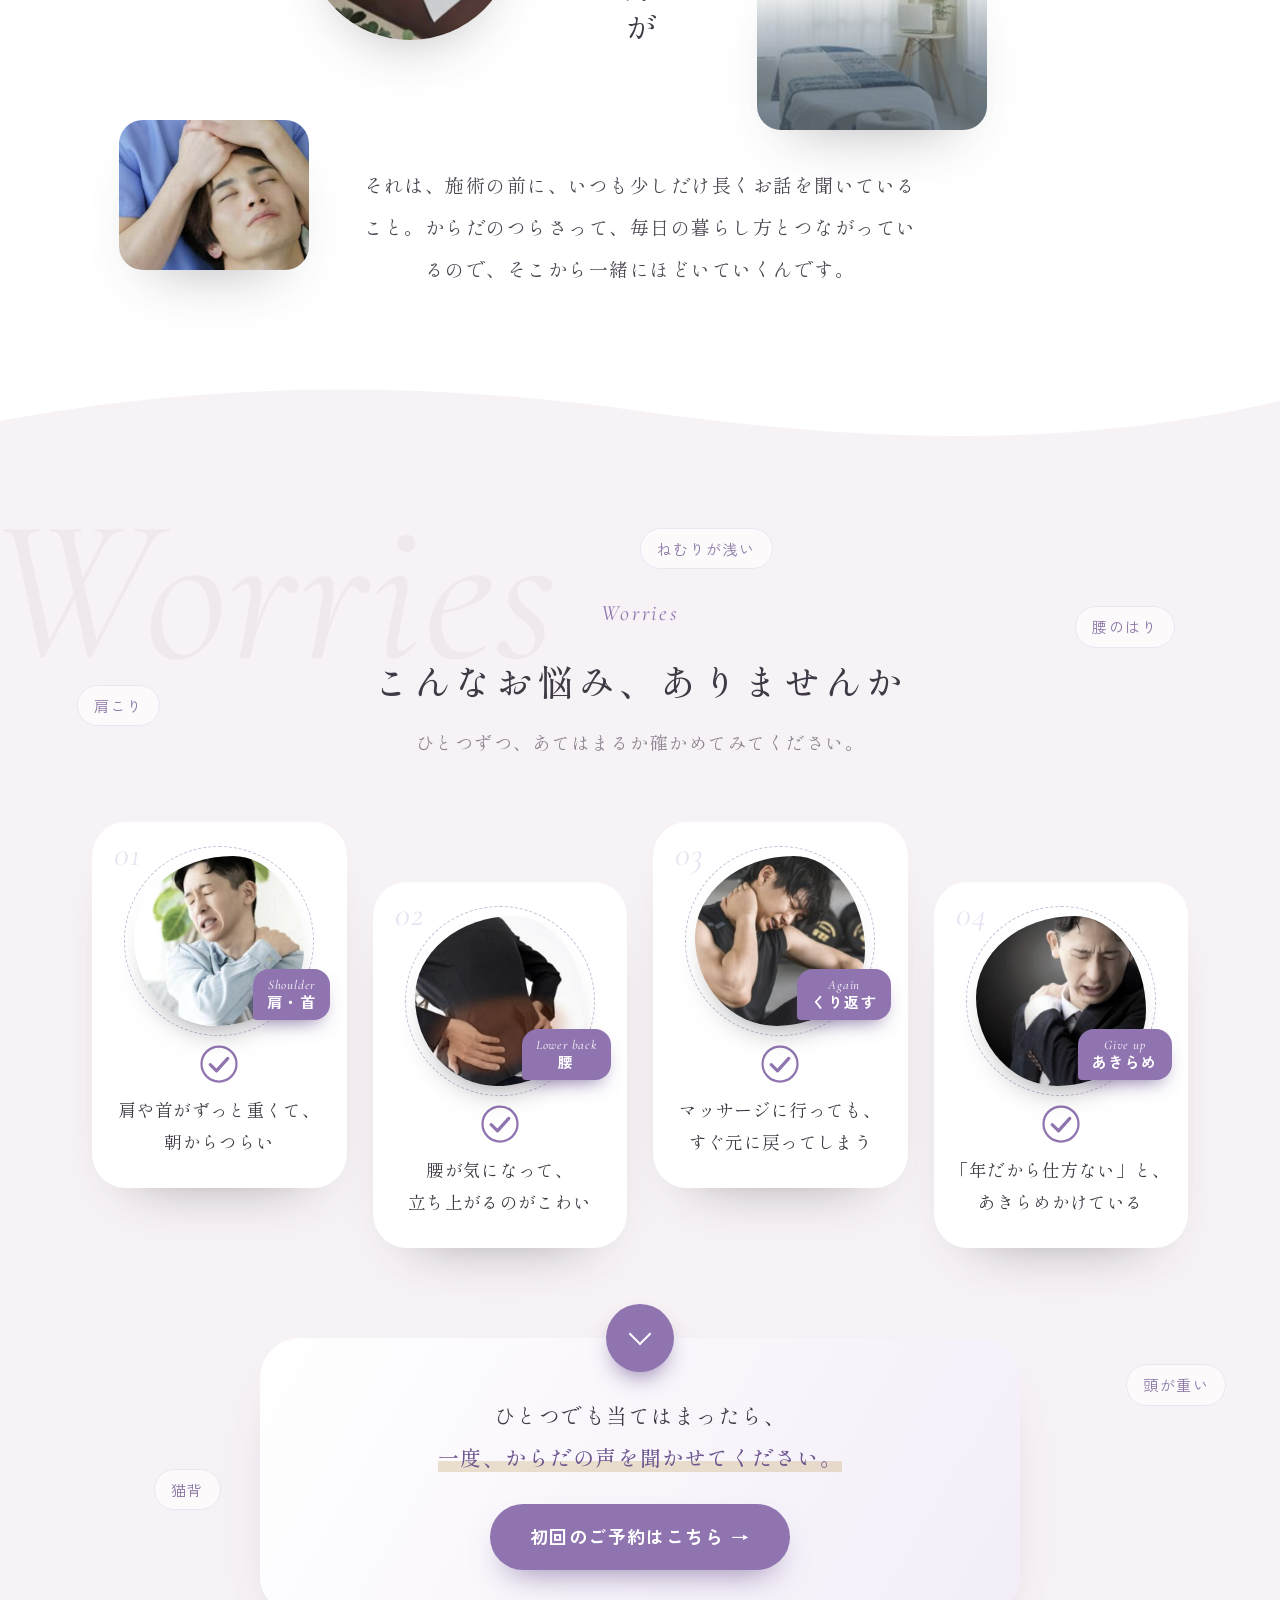
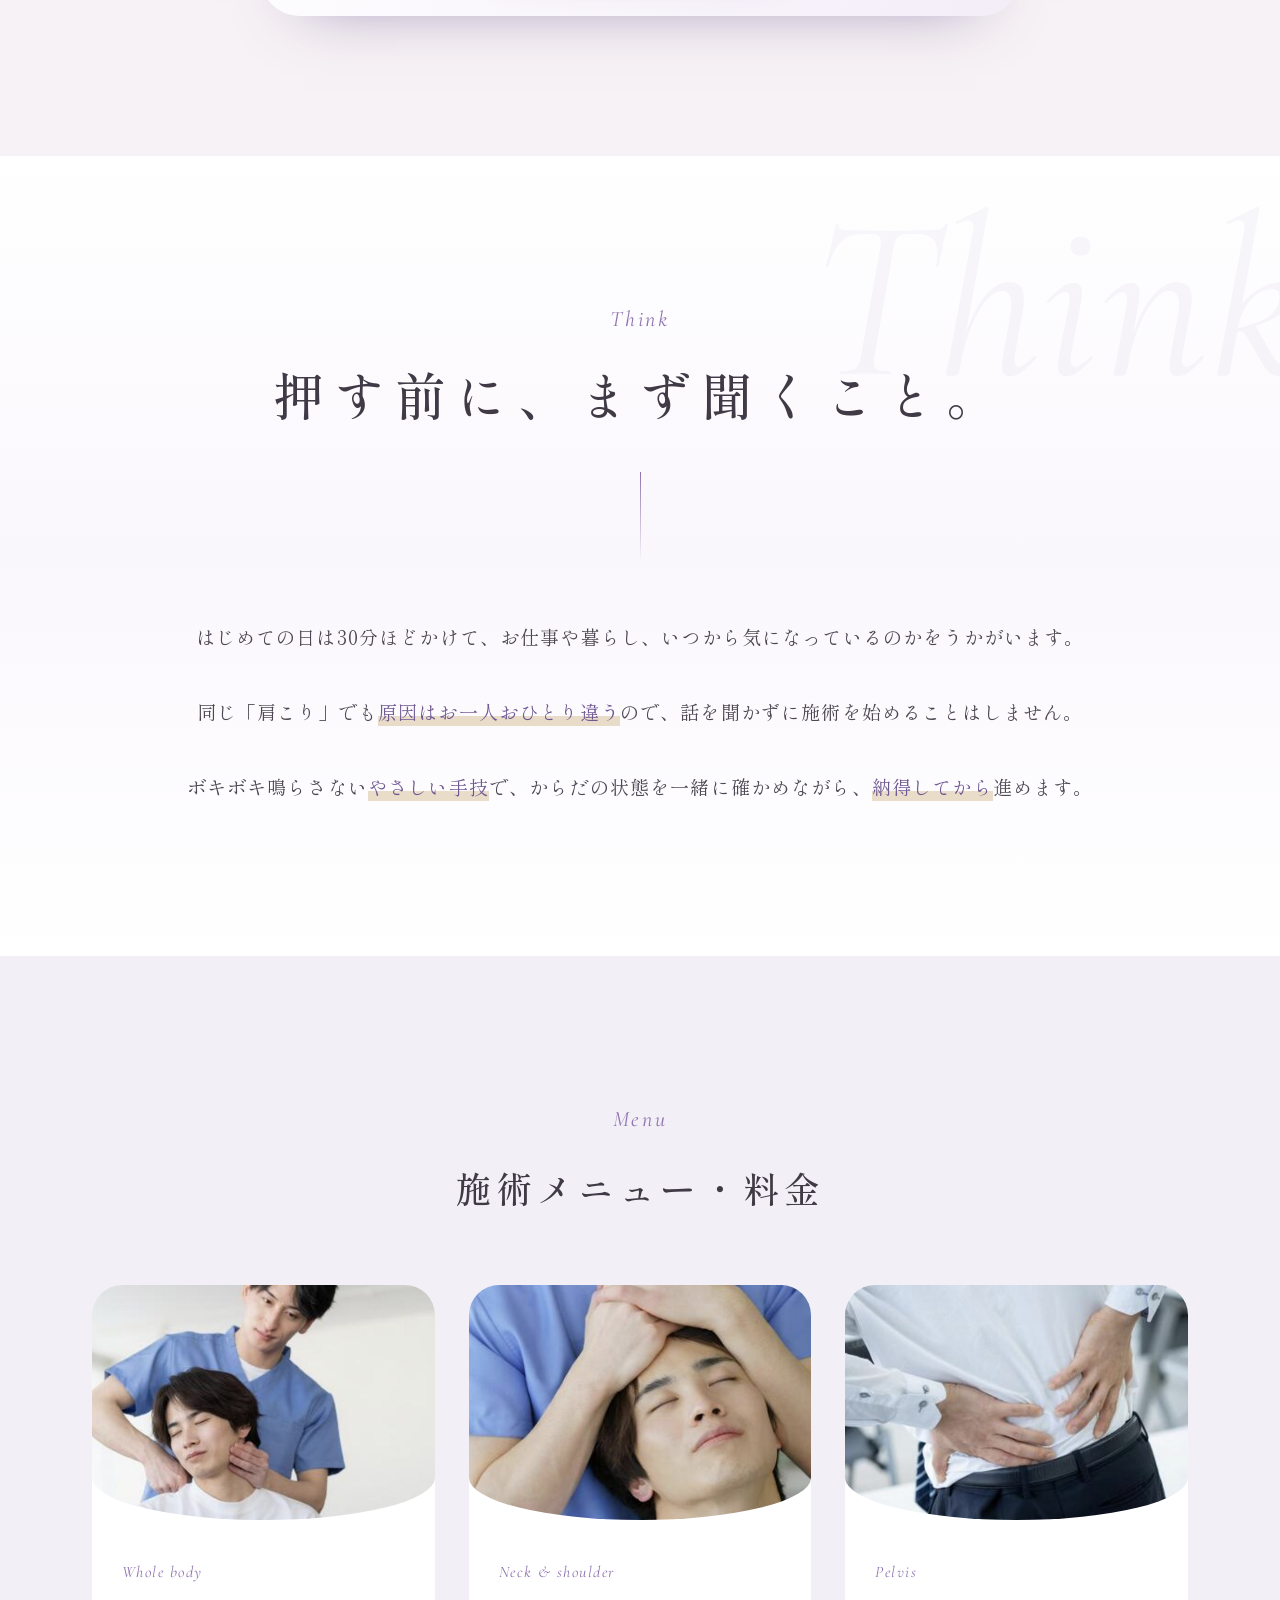
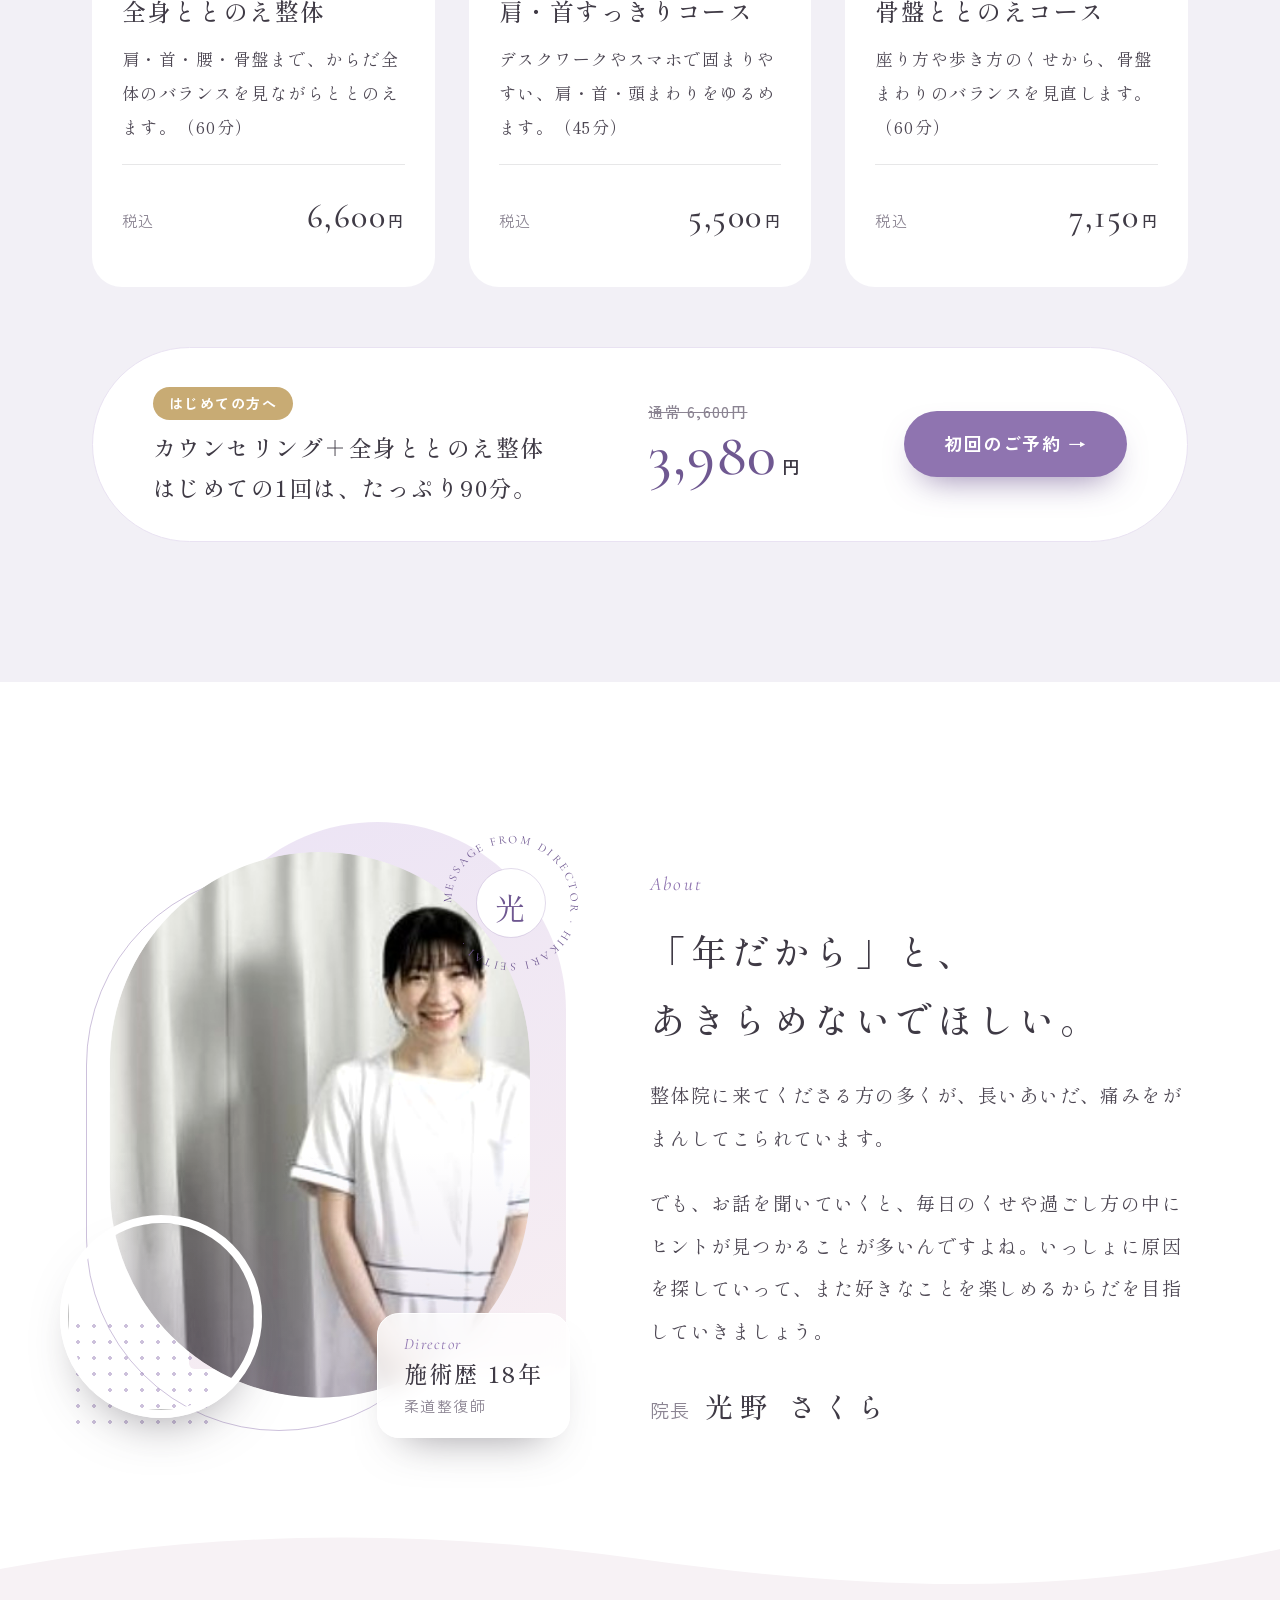
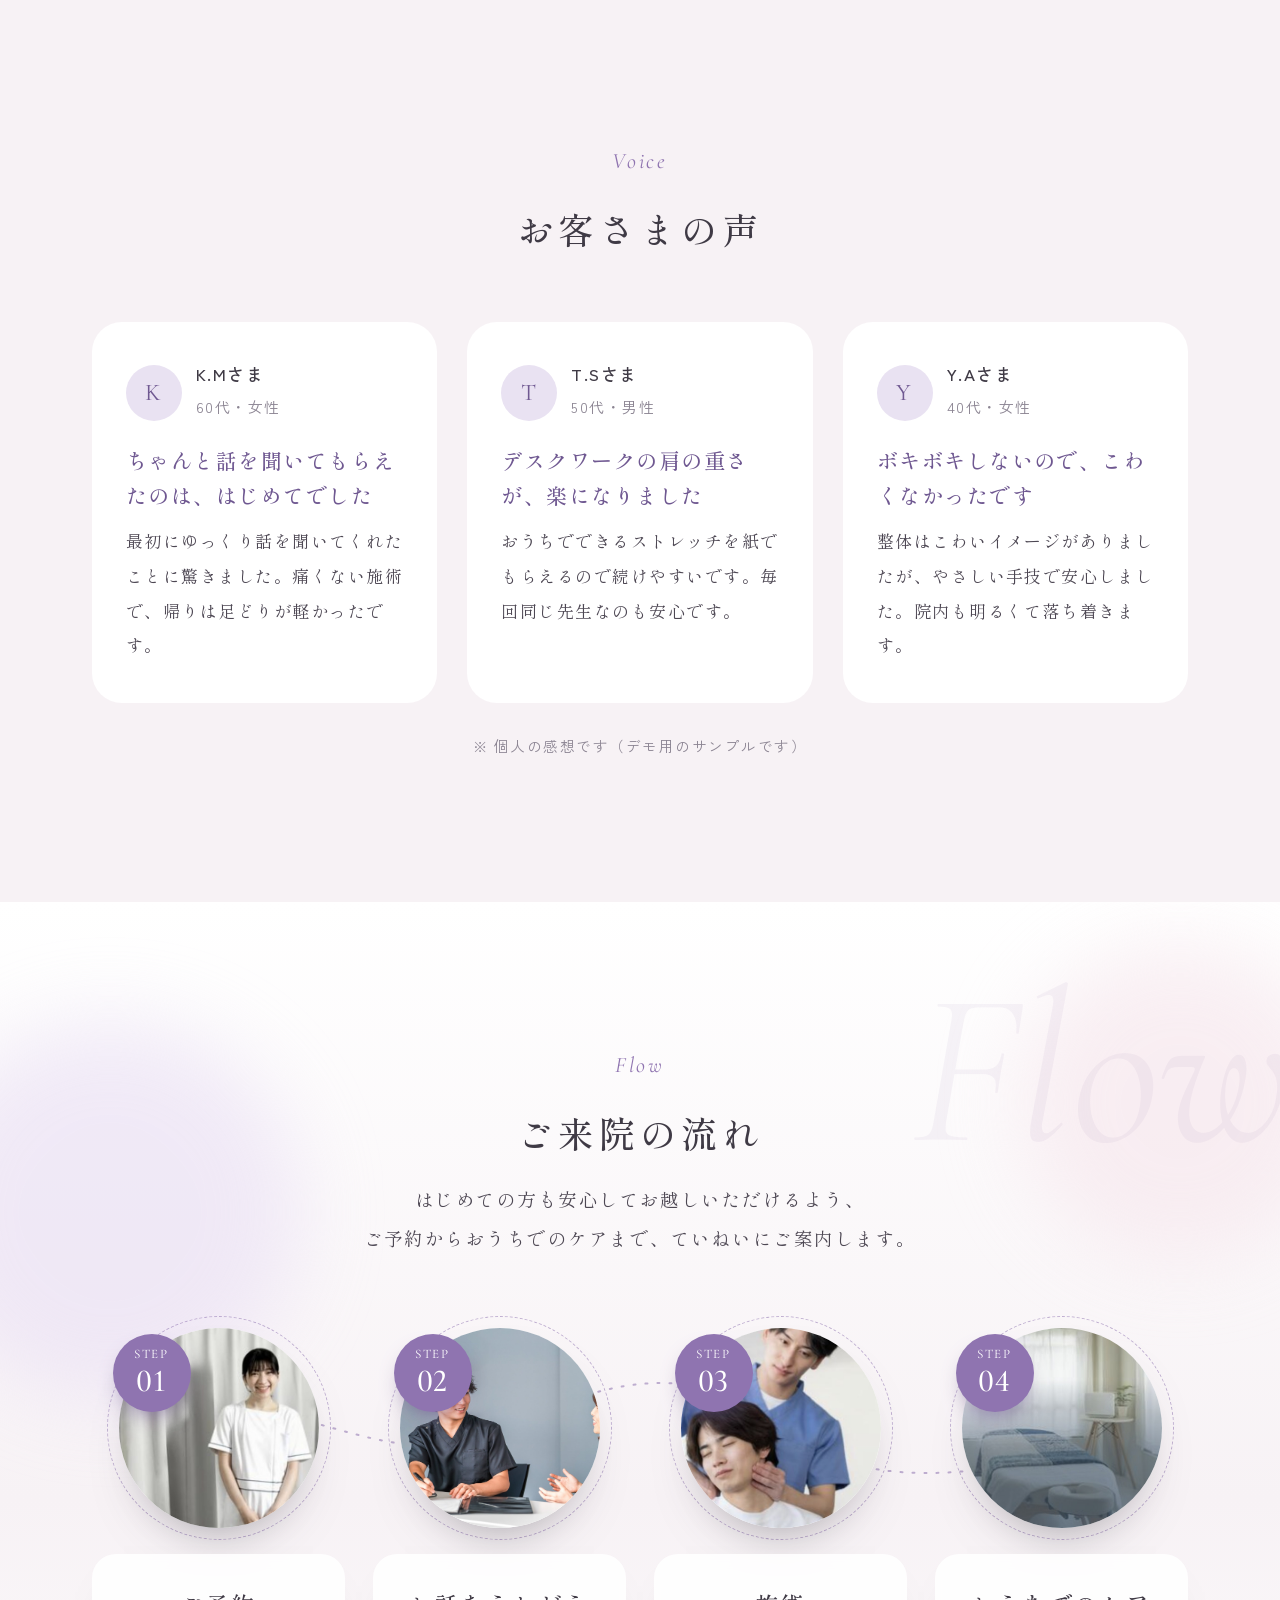
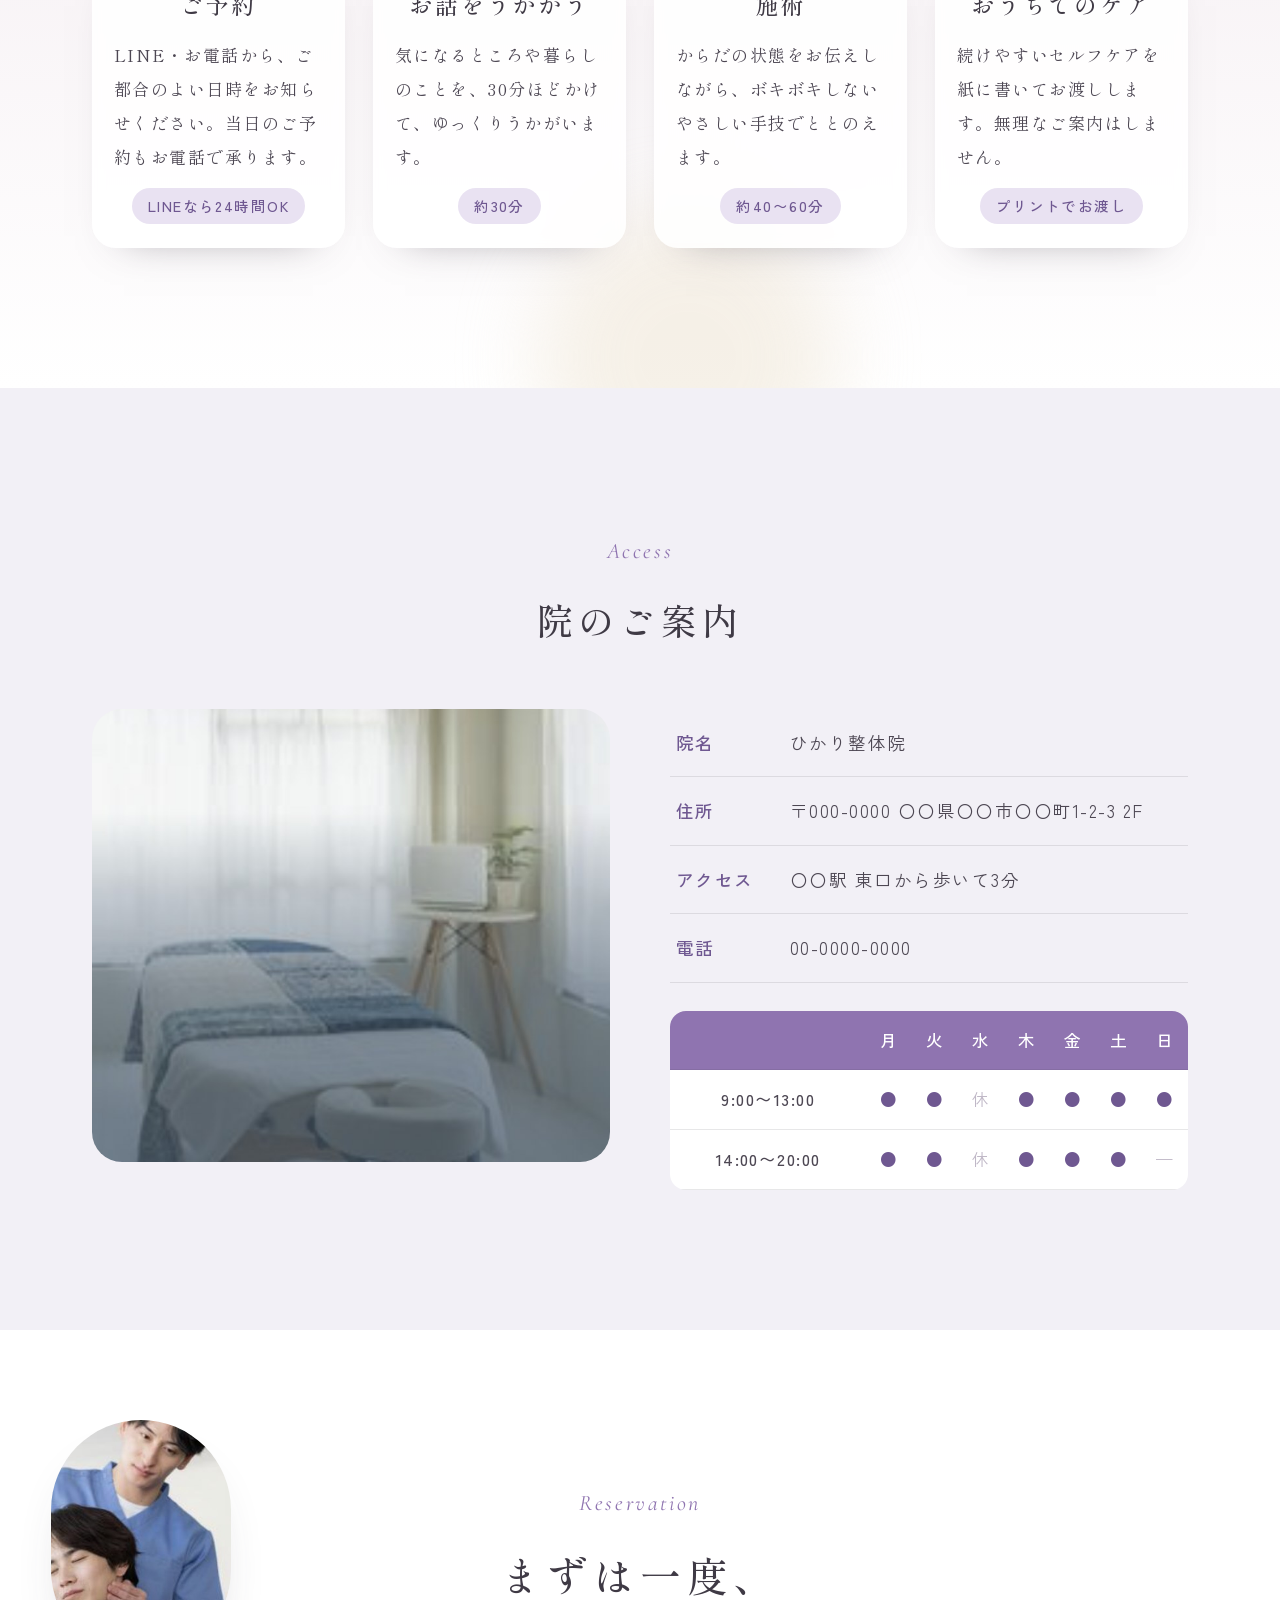
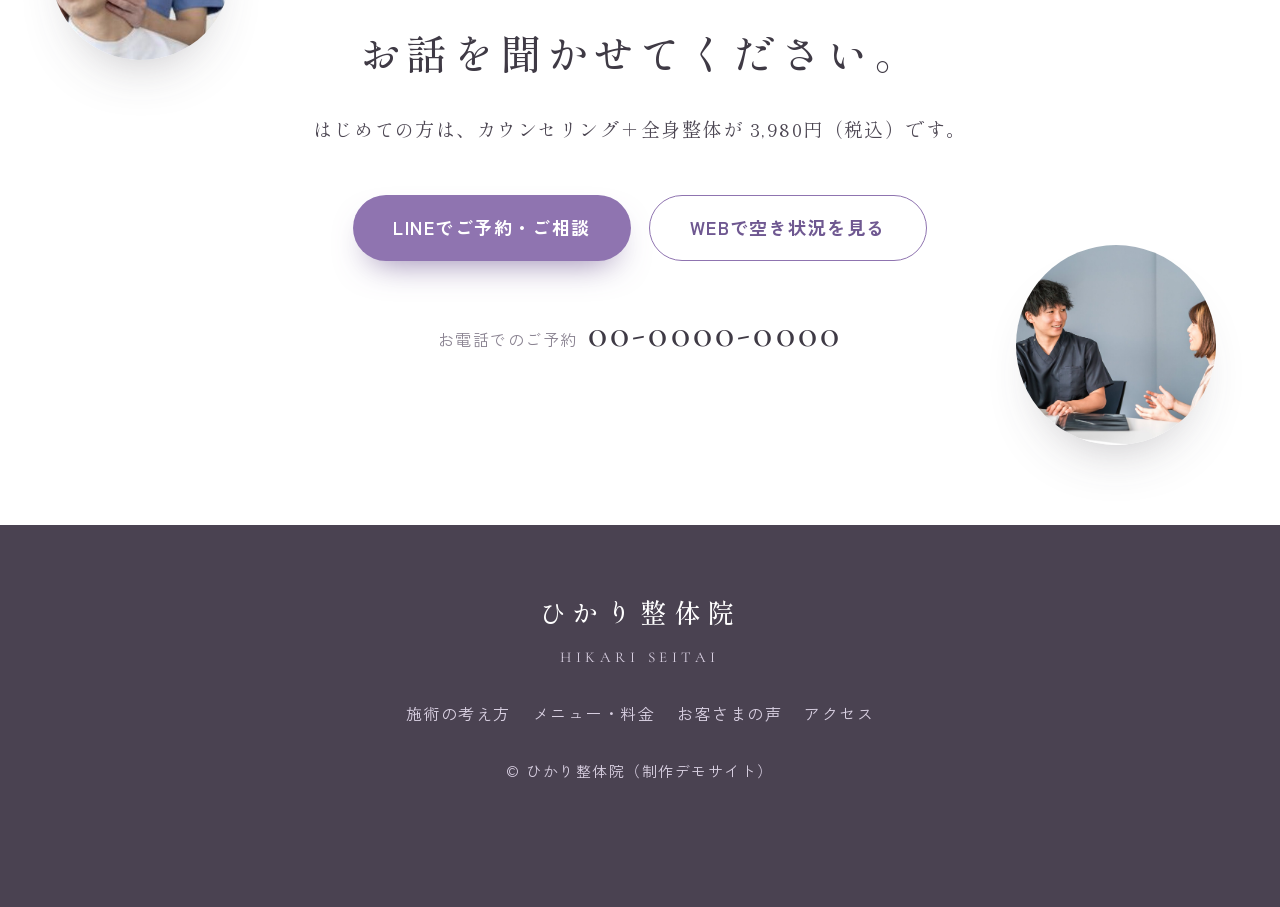
==== commit 07e67e5d: "hikari: トップの写真の順番を逆にする(手元→肩→カウンセリング) Co-Authored-By: Claude Opus 5.5 <noreply@anthropic.com> Claude-" ====
--- a/hikari/index.html
+++ b/hikari/index.html
@@ -399,9 +399,9 @@
 
 <!-- HERO -->
 <section class="hero" id="top">
-  <div class="ph on" style="background-image:url(../assets/counsel.jpg);background-position:62% center"></div>
+  <div class="ph on" style="background-image:url(https://images.unsplash.com/photo-1763982811968-14e8aba3be09?auto=format&fit=crop&w=2000&q=80);background-position:60% center"></div>
   <div class="ph" style="background-image:url(https://images.unsplash.com/photo-1519824145371-296894a0daa9?auto=format&fit=crop&w=2000&q=80);background-position:60% center"></div>
-  <div class="ph" style="background-image:url(https://images.unsplash.com/photo-1763982811968-14e8aba3be09?auto=format&fit=crop&w=2000&q=80);background-position:60% center"></div>
+  <div class="ph" style="background-image:url(../assets/counsel.jpg);background-position:62% center"></div>
   <div class="hero-txt">
     <p class="hero-place">〇〇駅から歩いて3分<br>からだにやさしい整体院</p>
     <h1><span>話を聞くところから、</span><span>はじめる整体。</span></h1>
